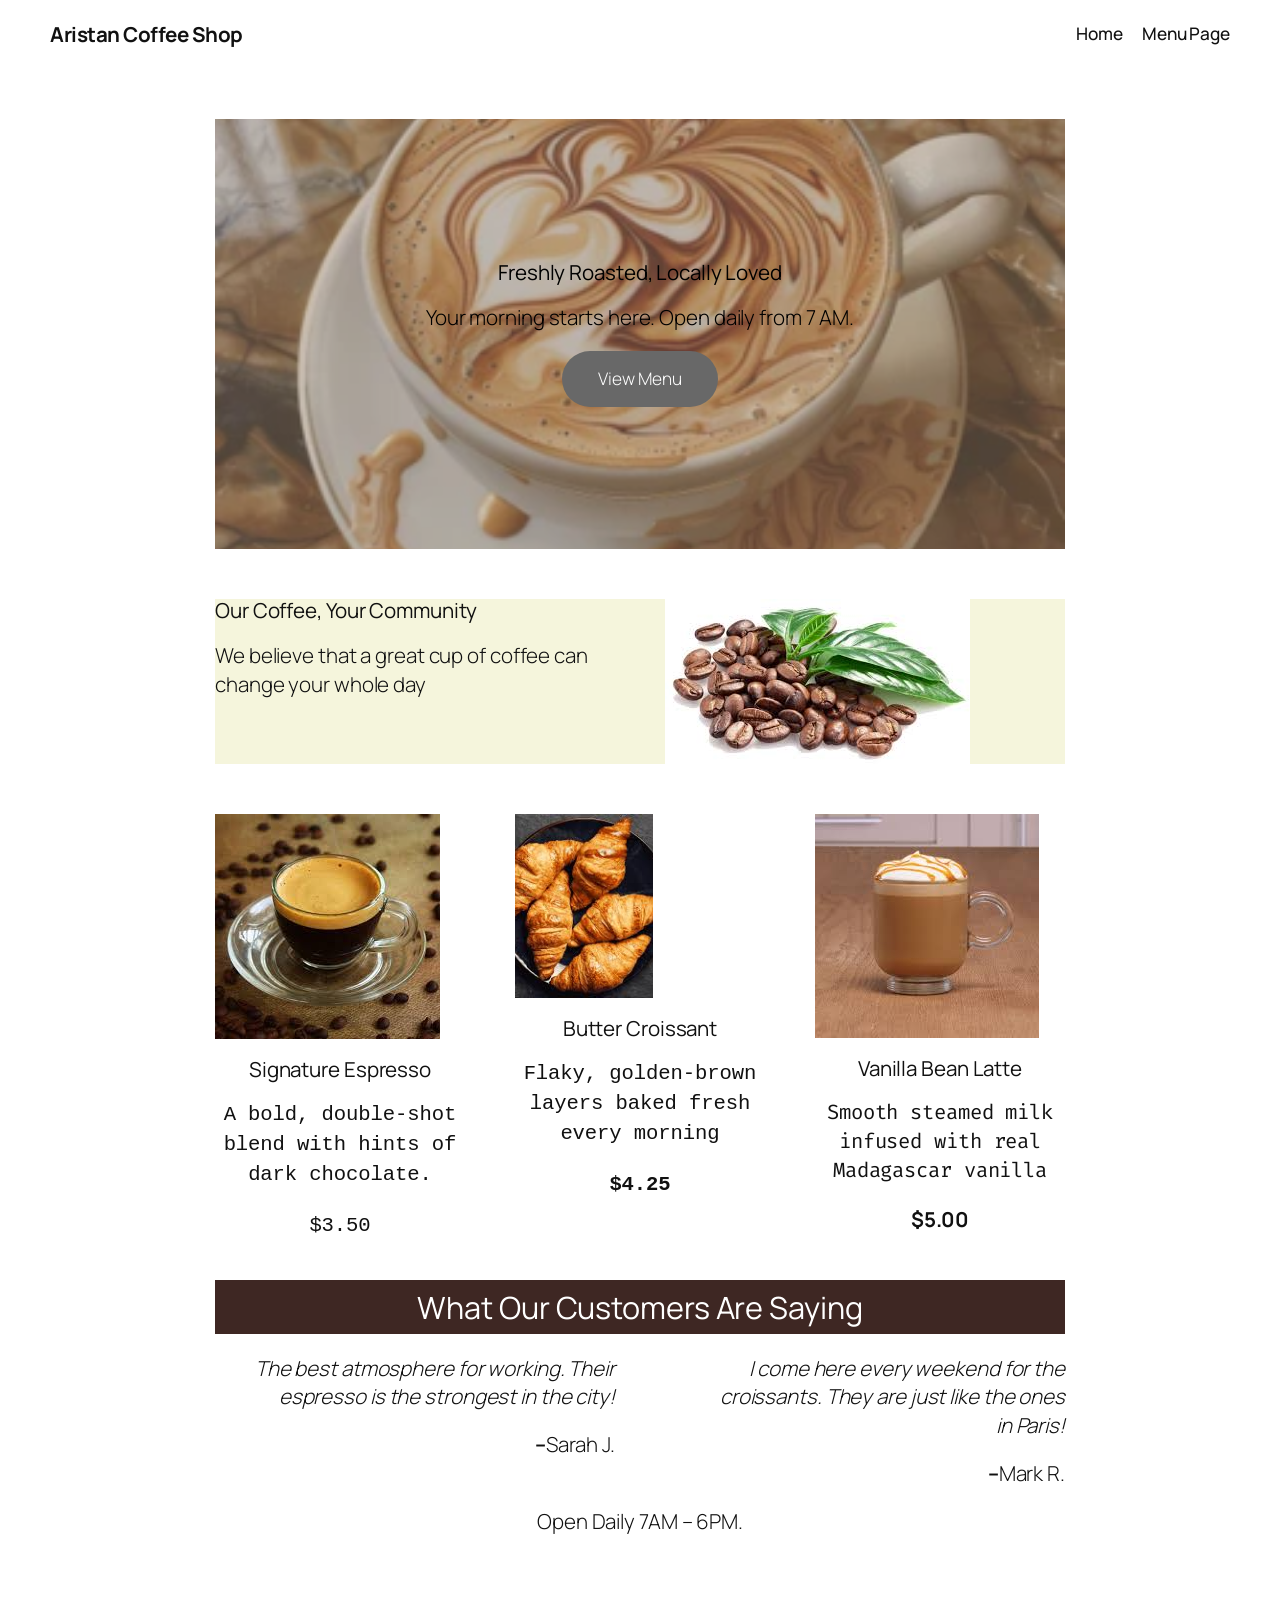
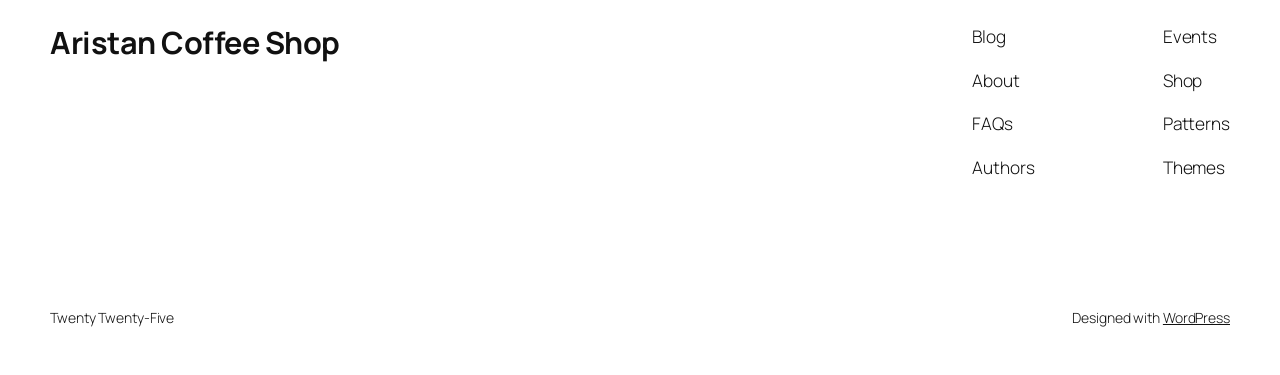
==== index.html @ ca4f954a "Initial site upload." ====
<!DOCTYPE html>
<html lang="en-US">
<head><meta charset="UTF-8">
	
	<meta name="viewport" content="width=device-width, initial-scale=1">
<meta name="robots" content="max-image-preview:large">
<title>Aristan Coffee Shop</title>
<link rel="alternate" type="application/rss+xml" title="Aristan Coffee Shop » Feed" href="https://Prasanna-Lakshmi-Jogi.github.io/artisan-coffee//feed/">
<link rel="alternate" type="application/rss+xml" title="Aristan Coffee Shop » Comments Feed" href="https://Prasanna-Lakshmi-Jogi.github.io/artisan-coffee//comments/feed/">
<link rel="alternate" title="oEmbed (JSON)" type="application/json+oembed" href="https://Prasanna-Lakshmi-Jogi.github.io/artisan-coffee//wp-json/oembed/1.0/embed?url=https%3A%2F%2FPrasanna-Lakshmi-Jogi.github.io%2Fartisan-coffee%2F%2F">
<link rel="alternate" title="oEmbed (XML)" type="text/xml+oembed" href="https://Prasanna-Lakshmi-Jogi.github.io/artisan-coffee//wp-json/oembed/1.0/embed?url=https%3A%2F%2FPrasanna-Lakshmi-Jogi.github.io%2Fartisan-coffee%2F%2F&amp;format=xml">
<style id="wp-img-auto-sizes-contain-inline-css">
img:is([sizes=auto i],[sizes^="auto," i]){contain-intrinsic-size:3000px 1500px}
/*# sourceURL=wp-img-auto-sizes-contain-inline-css */
</style>
<style id="wp-block-site-title-inline-css">
.wp-block-site-title{box-sizing:border-box}.wp-block-site-title :where(a){color:inherit;font-family:inherit;font-size:inherit;font-style:inherit;font-weight:inherit;letter-spacing:inherit;line-height:inherit;text-decoration:inherit}
/*# sourceURL=https://Prasanna-Lakshmi-Jogi.github.io/artisan-coffee//wp-includes/blocks/site-title/style.min.css */
</style>
<style id="wp-block-page-list-inline-css">
.wp-block-navigation .wp-block-page-list{align-items:var(--navigation-layout-align,initial);background-color:inherit;display:flex;flex-direction:var(--navigation-layout-direction,initial);flex-wrap:var(--navigation-layout-wrap,wrap);justify-content:var(--navigation-layout-justify,initial)}.wp-block-navigation .wp-block-navigation-item{background-color:inherit}.wp-block-page-list{box-sizing:border-box}
/*# sourceURL=https://Prasanna-Lakshmi-Jogi.github.io/artisan-coffee//wp-includes/blocks/page-list/style.min.css */
</style>
<style id="wp-block-navigation-inline-css">
.wp-block-navigation{position:relative}.wp-block-navigation ul{margin-bottom:0;margin-left:0;margin-top:0;padding-left:0}.wp-block-navigation ul,.wp-block-navigation ul li{list-style:none;padding:0}.wp-block-navigation .wp-block-navigation-item{align-items:center;background-color:inherit;display:flex;position:relative}.wp-block-navigation .wp-block-navigation-item .wp-block-navigation__submenu-container:empty{display:none}.wp-block-navigation .wp-block-navigation-item__content{display:block;z-index:1}.wp-block-navigation .wp-block-navigation-item__content.wp-block-navigation-item__content{color:inherit}.wp-block-navigation.has-text-decoration-underline .wp-block-navigation-item__content,.wp-block-navigation.has-text-decoration-underline .wp-block-navigation-item__content:active,.wp-block-navigation.has-text-decoration-underline .wp-block-navigation-item__content:focus{text-decoration:underline}.wp-block-navigation.has-text-decoration-line-through .wp-block-navigation-item__content,.wp-block-navigation.has-text-decoration-line-through .wp-block-navigation-item__content:active,.wp-block-navigation.has-text-decoration-line-through .wp-block-navigation-item__content:focus{text-decoration:line-through}.wp-block-navigation :where(a),.wp-block-navigation :where(a:active),.wp-block-navigation :where(a:focus){text-decoration:none}.wp-block-navigation .wp-block-navigation__submenu-icon{align-self:center;background-color:inherit;border:none;color:currentColor;display:inline-block;font-size:inherit;height:.6em;line-height:0;margin-left:.25em;padding:0;width:.6em}.wp-block-navigation .wp-block-navigation__submenu-icon svg{display:inline-block;stroke:currentColor;height:inherit;margin-top:.075em;width:inherit}.wp-block-navigation{--navigation-layout-justification-setting:flex-start;--navigation-layout-direction:row;--navigation-layout-wrap:wrap;--navigation-layout-justify:flex-start;--navigation-layout-align:center}.wp-block-navigation.is-vertical{--navigation-layout-direction:column;--navigation-layout-justify:initial;--navigation-layout-align:flex-start}.wp-block-navigation.no-wrap{--navigation-layout-wrap:nowrap}.wp-block-navigation.items-justified-center{--navigation-layout-justification-setting:center;--navigation-layout-justify:center}.wp-block-navigation.items-justified-center.is-vertical{--navigation-layout-align:center}.wp-block-navigation.items-justified-right{--navigation-layout-justification-setting:flex-end;--navigation-layout-justify:flex-end}.wp-block-navigation.items-justified-right.is-vertical{--navigation-layout-align:flex-end}.wp-block-navigation.items-justified-space-between{--navigation-layout-justification-setting:space-between;--navigation-layout-justify:space-between}.wp-block-navigation .has-child .wp-block-navigation__submenu-container{align-items:normal;background-color:inherit;color:inherit;display:flex;flex-direction:column;opacity:0;position:absolute;z-index:2}@media not (prefers-reduced-motion){.wp-block-navigation .has-child .wp-block-navigation__submenu-container{transition:opacity .1s linear}}.wp-block-navigation .has-child .wp-block-navigation__submenu-container{height:0;overflow:hidden;visibility:hidden;width:0}.wp-block-navigation .has-child .wp-block-navigation__submenu-container>.wp-block-navigation-item>.wp-block-navigation-item__content{display:flex;flex-grow:1;padding:.5em 1em}.wp-block-navigation .has-child .wp-block-navigation__submenu-container>.wp-block-navigation-item>.wp-block-navigation-item__content .wp-block-navigation__submenu-icon{margin-left:auto;margin-right:0}.wp-block-navigation .has-child .wp-block-navigation__submenu-container .wp-block-navigation-item__content{margin:0}.wp-block-navigation .has-child .wp-block-navigation__submenu-container{left:-1px;top:100%}@media (min-width:782px){.wp-block-navigation .has-child .wp-block-navigation__submenu-container .wp-block-navigation__submenu-container{left:100%;top:-1px}.wp-block-navigation .has-child .wp-block-navigation__submenu-container .wp-block-navigation__submenu-container:before{background:#0000;content:"";display:block;height:100%;position:absolute;right:100%;width:.5em}.wp-block-navigation .has-child .wp-block-navigation__submenu-container .wp-block-navigation__submenu-icon{margin-right:.25em}.wp-block-navigation .has-child .wp-block-navigation__submenu-container .wp-block-navigation__submenu-icon svg{transform:rotate(-90deg)}}.wp-block-navigation .has-child .wp-block-navigation-submenu__toggle[aria-expanded=true]~.wp-block-navigation__submenu-container,.wp-block-navigation .has-child:not(.open-on-click):hover>.wp-block-navigation__submenu-container,.wp-block-navigation .has-child:not(.open-on-click):not(.open-on-hover-click):focus-within>.wp-block-navigation__submenu-container{height:auto;min-width:200px;opacity:1;overflow:visible;visibility:visible;width:auto}.wp-block-navigation.has-background .has-child .wp-block-navigation__submenu-container{left:0;top:100%}@media (min-width:782px){.wp-block-navigation.has-background .has-child .wp-block-navigation__submenu-container .wp-block-navigation__submenu-container{left:100%;top:0}}.wp-block-navigation-submenu{display:flex;position:relative}.wp-block-navigation-submenu .wp-block-navigation__submenu-icon svg{stroke:currentColor}button.wp-block-navigation-item__content{background-color:initial;border:none;color:currentColor;font-family:inherit;font-size:inherit;font-style:inherit;font-weight:inherit;letter-spacing:inherit;line-height:inherit;text-align:left;text-transform:inherit}.wp-block-navigation-submenu__toggle{cursor:pointer}.wp-block-navigation-submenu__toggle[aria-expanded=true]+.wp-block-navigation__submenu-icon>svg,.wp-block-navigation-submenu__toggle[aria-expanded=true]>svg{transform:rotate(180deg)}.wp-block-navigation-item.open-on-click .wp-block-navigation-submenu__toggle{padding-left:0;padding-right:.85em}.wp-block-navigation-item.open-on-click .wp-block-navigation-submenu__toggle+.wp-block-navigation__submenu-icon{margin-left:-.6em;pointer-events:none}.wp-block-navigation-item.open-on-click button.wp-block-navigation-item__content:not(.wp-block-navigation-submenu__toggle){padding:0}.wp-block-navigation .wp-block-page-list,.wp-block-navigation__container,.wp-block-navigation__responsive-close,.wp-block-navigation__responsive-container,.wp-block-navigation__responsive-container-content,.wp-block-navigation__responsive-dialog{gap:inherit}:where(.wp-block-navigation.has-background .wp-block-navigation-item a:not(.wp-element-button)),:where(.wp-block-navigation.has-background .wp-block-navigation-submenu a:not(.wp-element-button)){padding:.5em 1em}:where(.wp-block-navigation .wp-block-navigation__submenu-container .wp-block-navigation-item a:not(.wp-element-button)),:where(.wp-block-navigation .wp-block-navigation__submenu-container .wp-block-navigation-submenu a:not(.wp-element-button)),:where(.wp-block-navigation .wp-block-navigation__submenu-container .wp-block-navigation-submenu button.wp-block-navigation-item__content),:where(.wp-block-navigation .wp-block-navigation__submenu-container .wp-block-pages-list__item button.wp-block-navigation-item__content){padding:.5em 1em}.wp-block-navigation.items-justified-right .wp-block-navigation__container .has-child .wp-block-navigation__submenu-container,.wp-block-navigation.items-justified-right .wp-block-page-list>.has-child .wp-block-navigation__submenu-container,.wp-block-navigation.items-justified-space-between .wp-block-page-list>.has-child:last-child .wp-block-navigation__submenu-container,.wp-block-navigation.items-justified-space-between>.wp-block-navigation__container>.has-child:last-child .wp-block-navigation__submenu-container{left:auto;right:0}.wp-block-navigation.items-justified-right .wp-block-navigation__container .has-child .wp-block-navigation__submenu-container .wp-block-navigation__submenu-container,.wp-block-navigation.items-justified-right .wp-block-page-list>.has-child .wp-block-navigation__submenu-container .wp-block-navigation__submenu-container,.wp-block-navigation.items-justified-space-between .wp-block-page-list>.has-child:last-child .wp-block-navigation__submenu-container .wp-block-navigation__submenu-container,.wp-block-navigation.items-justified-space-between>.wp-block-navigation__container>.has-child:last-child .wp-block-navigation__submenu-container .wp-block-navigation__submenu-container{left:-1px;right:-1px}@media (min-width:782px){.wp-block-navigation.items-justified-right .wp-block-navigation__container .has-child .wp-block-navigation__submenu-container .wp-block-navigation__submenu-container,.wp-block-navigation.items-justified-right .wp-block-page-list>.has-child .wp-block-navigation__submenu-container .wp-block-navigation__submenu-container,.wp-block-navigation.items-justified-space-between .wp-block-page-list>.has-child:last-child .wp-block-navigation__submenu-container .wp-block-navigation__submenu-container,.wp-block-navigation.items-justified-space-between>.wp-block-navigation__container>.has-child:last-child .wp-block-navigation__submenu-container .wp-block-navigation__submenu-container{left:auto;right:100%}}.wp-block-navigation:not(.has-background) .wp-block-navigation__submenu-container{background-color:#fff;border:1px solid #00000026}.wp-block-navigation.has-background .wp-block-navigation__submenu-container{background-color:inherit}.wp-block-navigation:not(.has-text-color) .wp-block-navigation__submenu-container{color:#000}.wp-block-navigation__container{align-items:var(--navigation-layout-align,initial);display:flex;flex-direction:var(--navigation-layout-direction,initial);flex-wrap:var(--navigation-layout-wrap,wrap);justify-content:var(--navigation-layout-justify,initial);list-style:none;margin:0;padding-left:0}.wp-block-navigation__container .is-responsive{display:none}.wp-block-navigation__container:only-child,.wp-block-page-list:only-child{flex-grow:1}@keyframes overlay-menu__fade-in-animation{0%{opacity:0;transform:translateY(.5em)}to{opacity:1;transform:translateY(0)}}.wp-block-navigation__responsive-container{bottom:0;display:none;left:0;position:fixed;right:0;top:0}.wp-block-navigation__responsive-container :where(.wp-block-navigation-item a){color:inherit}.wp-block-navigation__responsive-container .wp-block-navigation__responsive-container-content{align-items:var(--navigation-layout-align,initial);display:flex;flex-direction:var(--navigation-layout-direction,initial);flex-wrap:var(--navigation-layout-wrap,wrap);justify-content:var(--navigation-layout-justify,initial)}.wp-block-navigation__responsive-container:not(.is-menu-open.is-menu-open){background-color:inherit!important;color:inherit!important}.wp-block-navigation__responsive-container.is-menu-open{background-color:inherit;display:flex;flex-direction:column}@media not (prefers-reduced-motion){.wp-block-navigation__responsive-container.is-menu-open{animation:overlay-menu__fade-in-animation .1s ease-out;animation-fill-mode:forwards}}.wp-block-navigation__responsive-container.is-menu-open{overflow:auto;padding:clamp(1rem,var(--wp--style--root--padding-top),20rem) clamp(1rem,var(--wp--style--root--padding-right),20rem) clamp(1rem,var(--wp--style--root--padding-bottom),20rem) clamp(1rem,var(--wp--style--root--padding-left),20rem);z-index:100000}.wp-block-navigation__responsive-container.is-menu-open .wp-block-navigation__responsive-container-content{align-items:var(--navigation-layout-justification-setting,inherit);display:flex;flex-direction:column;flex-wrap:nowrap;overflow:visible;padding-top:calc(2rem + 24px)}.wp-block-navigation__responsive-container.is-menu-open .wp-block-navigation__responsive-container-content,.wp-block-navigation__responsive-container.is-menu-open .wp-block-navigation__responsive-container-content .wp-block-navigation__container,.wp-block-navigation__responsive-container.is-menu-open .wp-block-navigation__responsive-container-content .wp-block-page-list{justify-content:flex-start}.wp-block-navigation__responsive-container.is-menu-open .wp-block-navigation__responsive-container-content .wp-block-navigation__submenu-icon{display:none}.wp-block-navigation__responsive-container.is-menu-open .wp-block-navigation__responsive-container-content .has-child .wp-block-navigation__submenu-container{border:none;height:auto;min-width:200px;opacity:1;overflow:initial;padding-left:2rem;padding-right:2rem;position:static;visibility:visible;width:auto}.wp-block-navigation__responsive-container.is-menu-open .wp-block-navigation__responsive-container-content .wp-block-navigation__container,.wp-block-navigation__responsive-container.is-menu-open .wp-block-navigation__responsive-container-content .wp-block-navigation__submenu-container{gap:inherit}.wp-block-navigation__responsive-container.is-menu-open .wp-block-navigation__responsive-container-content .wp-block-navigation__submenu-container{padding-top:var(--wp--style--block-gap,2em)}.wp-block-navigation__responsive-container.is-menu-open .wp-block-navigation__responsive-container-content .wp-block-navigation-item__content{padding:0}.wp-block-navigation__responsive-container.is-menu-open .wp-block-navigation__responsive-container-content .wp-block-navigation-item,.wp-block-navigation__responsive-container.is-menu-open .wp-block-navigation__responsive-container-content .wp-block-navigation__container,.wp-block-navigation__responsive-container.is-menu-open .wp-block-navigation__responsive-container-content .wp-block-page-list{align-items:var(--navigation-layout-justification-setting,initial);display:flex;flex-direction:column}.wp-block-navigation__responsive-container.is-menu-open .wp-block-navigation-item,.wp-block-navigation__responsive-container.is-menu-open .wp-block-navigation-item .wp-block-navigation__submenu-container,.wp-block-navigation__responsive-container.is-menu-open .wp-block-navigation__container,.wp-block-navigation__responsive-container.is-menu-open .wp-block-page-list{background:#0000!important;color:inherit!important}.wp-block-navigation__responsive-container.is-menu-open .wp-block-navigation__submenu-container.wp-block-navigation__submenu-container.wp-block-navigation__submenu-container.wp-block-navigation__submenu-container{left:auto;right:auto}@media (min-width:600px){.wp-block-navigation__responsive-container:not(.hidden-by-default):not(.is-menu-open){background-color:inherit;display:block;position:relative;width:100%;z-index:auto}.wp-block-navigation__responsive-container:not(.hidden-by-default):not(.is-menu-open) .wp-block-navigation__responsive-container-close{display:none}.wp-block-navigation__responsive-container.is-menu-open .wp-block-navigation__submenu-container.wp-block-navigation__submenu-container.wp-block-navigation__submenu-container.wp-block-navigation__submenu-container{left:0}}.wp-block-navigation:not(.has-background) .wp-block-navigation__responsive-container.is-menu-open{background-color:#fff}.wp-block-navigation:not(.has-text-color) .wp-block-navigation__responsive-container.is-menu-open{color:#000}.wp-block-navigation__toggle_button_label{font-size:1rem;font-weight:700}.wp-block-navigation__responsive-container-close,.wp-block-navigation__responsive-container-open{background:#0000;border:none;color:currentColor;cursor:pointer;margin:0;padding:0;text-transform:inherit;vertical-align:middle}.wp-block-navigation__responsive-container-close svg,.wp-block-navigation__responsive-container-open svg{fill:currentColor;display:block;height:24px;pointer-events:none;width:24px}.wp-block-navigation__responsive-container-open{display:flex}.wp-block-navigation__responsive-container-open.wp-block-navigation__responsive-container-open.wp-block-navigation__responsive-container-open{font-family:inherit;font-size:inherit;font-weight:inherit}@media (min-width:600px){.wp-block-navigation__responsive-container-open:not(.always-shown){display:none}}.wp-block-navigation__responsive-container-close{position:absolute;right:0;top:0;z-index:2}.wp-block-navigation__responsive-container-close.wp-block-navigation__responsive-container-close.wp-block-navigation__responsive-container-close{font-family:inherit;font-size:inherit;font-weight:inherit}.wp-block-navigation__responsive-close{width:100%}.has-modal-open .wp-block-navigation__responsive-close{margin-left:auto;margin-right:auto;max-width:var(--wp--style--global--wide-size,100%)}.wp-block-navigation__responsive-close:focus{outline:none}.is-menu-open .wp-block-navigation__responsive-close,.is-menu-open .wp-block-navigation__responsive-container-content,.is-menu-open .wp-block-navigation__responsive-dialog{box-sizing:border-box}.wp-block-navigation__responsive-dialog{position:relative}.has-modal-open .admin-bar .is-menu-open .wp-block-navigation__responsive-dialog{margin-top:46px}@media (min-width:782px){.has-modal-open .admin-bar .is-menu-open .wp-block-navigation__responsive-dialog{margin-top:32px}}html.has-modal-open{overflow:hidden}
/*# sourceURL=https://Prasanna-Lakshmi-Jogi.github.io/artisan-coffee//wp-includes/blocks/navigation/style.min.css */
</style>
<style id="wp-block-group-inline-css">
.wp-block-group{box-sizing:border-box}:where(.wp-block-group.wp-block-group-is-layout-constrained){position:relative}
/*# sourceURL=https://Prasanna-Lakshmi-Jogi.github.io/artisan-coffee//wp-includes/blocks/group/style.min.css */
</style>
<style id="wp-block-heading-inline-css">
h1:where(.wp-block-heading).has-background,h2:where(.wp-block-heading).has-background,h3:where(.wp-block-heading).has-background,h4:where(.wp-block-heading).has-background,h5:where(.wp-block-heading).has-background,h6:where(.wp-block-heading).has-background{padding:1.25em 2.375em}h1.has-text-align-left[style*=writing-mode]:where([style*=vertical-lr]),h1.has-text-align-right[style*=writing-mode]:where([style*=vertical-rl]),h2.has-text-align-left[style*=writing-mode]:where([style*=vertical-lr]),h2.has-text-align-right[style*=writing-mode]:where([style*=vertical-rl]),h3.has-text-align-left[style*=writing-mode]:where([style*=vertical-lr]),h3.has-text-align-right[style*=writing-mode]:where([style*=vertical-rl]),h4.has-text-align-left[style*=writing-mode]:where([style*=vertical-lr]),h4.has-text-align-right[style*=writing-mode]:where([style*=vertical-rl]),h5.has-text-align-left[style*=writing-mode]:where([style*=vertical-lr]),h5.has-text-align-right[style*=writing-mode]:where([style*=vertical-rl]),h6.has-text-align-left[style*=writing-mode]:where([style*=vertical-lr]),h6.has-text-align-right[style*=writing-mode]:where([style*=vertical-rl]){rotate:180deg}
/*# sourceURL=https://Prasanna-Lakshmi-Jogi.github.io/artisan-coffee//wp-includes/blocks/heading/style.min.css */
</style>
<style id="wp-block-paragraph-inline-css">
.is-small-text{font-size:.875em}.is-regular-text{font-size:1em}.is-large-text{font-size:2.25em}.is-larger-text{font-size:3em}.has-drop-cap:not(:focus):first-letter{float:left;font-size:8.4em;font-style:normal;font-weight:100;line-height:.68;margin:.05em .1em 0 0;text-transform:uppercase}body.rtl .has-drop-cap:not(:focus):first-letter{float:none;margin-left:.1em}p.has-drop-cap.has-background{overflow:hidden}:root :where(p.has-background){padding:1.25em 2.375em}:where(p.has-text-color:not(.has-link-color)) a{color:inherit}p.has-text-align-left[style*="writing-mode:vertical-lr"],p.has-text-align-right[style*="writing-mode:vertical-rl"]{rotate:180deg}
/*# sourceURL=https://Prasanna-Lakshmi-Jogi.github.io/artisan-coffee//wp-includes/blocks/paragraph/style.min.css */
</style>
<style id="wp-block-button-inline-css">
.wp-block-button__link{align-content:center;box-sizing:border-box;cursor:pointer;display:inline-block;height:100%;text-align:center;word-break:break-word}.wp-block-button__link.aligncenter{text-align:center}.wp-block-button__link.alignright{text-align:right}:where(.wp-block-button__link){border-radius:9999px;box-shadow:none;padding:calc(.667em + 2px) calc(1.333em + 2px);text-decoration:none}.wp-block-button[style*=text-decoration] .wp-block-button__link{text-decoration:inherit}.wp-block-buttons>.wp-block-button.has-custom-width{max-width:none}.wp-block-buttons>.wp-block-button.has-custom-width .wp-block-button__link{width:100%}.wp-block-buttons>.wp-block-button.has-custom-font-size .wp-block-button__link{font-size:inherit}.wp-block-buttons>.wp-block-button.wp-block-button__width-25{width:calc(25% - var(--wp--style--block-gap, .5em)*.75)}.wp-block-buttons>.wp-block-button.wp-block-button__width-50{width:calc(50% - var(--wp--style--block-gap, .5em)*.5)}.wp-block-buttons>.wp-block-button.wp-block-button__width-75{width:calc(75% - var(--wp--style--block-gap, .5em)*.25)}.wp-block-buttons>.wp-block-button.wp-block-button__width-100{flex-basis:100%;width:100%}.wp-block-buttons.is-vertical>.wp-block-button.wp-block-button__width-25{width:25%}.wp-block-buttons.is-vertical>.wp-block-button.wp-block-button__width-50{width:50%}.wp-block-buttons.is-vertical>.wp-block-button.wp-block-button__width-75{width:75%}.wp-block-button.is-style-squared,.wp-block-button__link.wp-block-button.is-style-squared{border-radius:0}.wp-block-button.no-border-radius,.wp-block-button__link.no-border-radius{border-radius:0!important}:root :where(.wp-block-button .wp-block-button__link.is-style-outline),:root :where(.wp-block-button.is-style-outline>.wp-block-button__link){border:2px solid;padding:.667em 1.333em}:root :where(.wp-block-button .wp-block-button__link.is-style-outline:not(.has-text-color)),:root :where(.wp-block-button.is-style-outline>.wp-block-button__link:not(.has-text-color)){color:currentColor}:root :where(.wp-block-button .wp-block-button__link.is-style-outline:not(.has-background)),:root :where(.wp-block-button.is-style-outline>.wp-block-button__link:not(.has-background)){background-color:initial;background-image:none}
/*# sourceURL=https://Prasanna-Lakshmi-Jogi.github.io/artisan-coffee//wp-includes/blocks/button/style.min.css */
</style>
<style id="wp-block-buttons-inline-css">
.wp-block-buttons{box-sizing:border-box}.wp-block-buttons.is-vertical{flex-direction:column}.wp-block-buttons.is-vertical>.wp-block-button:last-child{margin-bottom:0}.wp-block-buttons>.wp-block-button{display:inline-block;margin:0}.wp-block-buttons.is-content-justification-left{justify-content:flex-start}.wp-block-buttons.is-content-justification-left.is-vertical{align-items:flex-start}.wp-block-buttons.is-content-justification-center{justify-content:center}.wp-block-buttons.is-content-justification-center.is-vertical{align-items:center}.wp-block-buttons.is-content-justification-right{justify-content:flex-end}.wp-block-buttons.is-content-justification-right.is-vertical{align-items:flex-end}.wp-block-buttons.is-content-justification-space-between{justify-content:space-between}.wp-block-buttons.aligncenter{text-align:center}.wp-block-buttons:not(.is-content-justification-space-between,.is-content-justification-right,.is-content-justification-left,.is-content-justification-center) .wp-block-button.aligncenter{margin-left:auto;margin-right:auto;width:100%}.wp-block-buttons[style*=text-decoration] .wp-block-button,.wp-block-buttons[style*=text-decoration] .wp-block-button__link{text-decoration:inherit}.wp-block-buttons.has-custom-font-size .wp-block-button__link{font-size:inherit}.wp-block-buttons .wp-block-button__link{width:100%}.wp-block-button.aligncenter{text-align:center}
/*# sourceURL=https://Prasanna-Lakshmi-Jogi.github.io/artisan-coffee//wp-includes/blocks/buttons/style.min.css */
</style>
<link rel="stylesheet" id="wp-block-cover-css" href="https://Prasanna-Lakshmi-Jogi.github.io/artisan-coffee//wp-includes/blocks/cover/style.min.css?ver=6.9.1" media="all">
<style id="wp-block-image-inline-css">
.wp-block-image>a,.wp-block-image>figure>a{display:inline-block}.wp-block-image img{box-sizing:border-box;height:auto;max-width:100%;vertical-align:bottom}@media not (prefers-reduced-motion){.wp-block-image img.hide{visibility:hidden}.wp-block-image img.show{animation:show-content-image .4s}}.wp-block-image[style*=border-radius] img,.wp-block-image[style*=border-radius]>a{border-radius:inherit}.wp-block-image.has-custom-border img{box-sizing:border-box}.wp-block-image.aligncenter{text-align:center}.wp-block-image.alignfull>a,.wp-block-image.alignwide>a{width:100%}.wp-block-image.alignfull img,.wp-block-image.alignwide img{height:auto;width:100%}.wp-block-image .aligncenter,.wp-block-image .alignleft,.wp-block-image .alignright,.wp-block-image.aligncenter,.wp-block-image.alignleft,.wp-block-image.alignright{display:table}.wp-block-image .aligncenter>figcaption,.wp-block-image .alignleft>figcaption,.wp-block-image .alignright>figcaption,.wp-block-image.aligncenter>figcaption,.wp-block-image.alignleft>figcaption,.wp-block-image.alignright>figcaption{caption-side:bottom;display:table-caption}.wp-block-image .alignleft{float:left;margin:.5em 1em .5em 0}.wp-block-image .alignright{float:right;margin:.5em 0 .5em 1em}.wp-block-image .aligncenter{margin-left:auto;margin-right:auto}.wp-block-image :where(figcaption){margin-bottom:1em;margin-top:.5em}.wp-block-image.is-style-circle-mask img{border-radius:9999px}@supports ((-webkit-mask-image:none) or (mask-image:none)) or (-webkit-mask-image:none){.wp-block-image.is-style-circle-mask img{border-radius:0;-webkit-mask-image:url('data:image/svg+xml;utf8,<svg viewBox="0 0 100 100" xmlns="http://www.w3.org/2000/svg"><circle cx="50" cy="50" r="50"/>');mask-image:url('data:image/svg+xml;utf8,<svg viewBox="0 0 100 100" xmlns="http://www.w3.org/2000/svg"><circle cx="50" cy="50" r="50"/>');mask-mode:alpha;-webkit-mask-position:center;mask-position:center;-webkit-mask-repeat:no-repeat;mask-repeat:no-repeat;-webkit-mask-size:contain;mask-size:contain}}:root :where(.wp-block-image.is-style-rounded img,.wp-block-image .is-style-rounded img){border-radius:9999px}.wp-block-image figure{margin:0}.wp-lightbox-container{display:flex;flex-direction:column;position:relative}.wp-lightbox-container img{cursor:zoom-in}.wp-lightbox-container img:hover+button{opacity:1}.wp-lightbox-container button{align-items:center;backdrop-filter:blur(16px) saturate(180%);background-color:#5a5a5a40;border:none;border-radius:4px;cursor:zoom-in;display:flex;height:20px;justify-content:center;opacity:0;padding:0;position:absolute;right:16px;text-align:center;top:16px;width:20px;z-index:100}@media not (prefers-reduced-motion){.wp-lightbox-container button{transition:opacity .2s ease}}.wp-lightbox-container button:focus-visible{outline:3px auto #5a5a5a40;outline:3px auto -webkit-focus-ring-color;outline-offset:3px}.wp-lightbox-container button:hover{cursor:pointer;opacity:1}.wp-lightbox-container button:focus{opacity:1}.wp-lightbox-container button:focus,.wp-lightbox-container button:hover,.wp-lightbox-container button:not(:hover):not(:active):not(.has-background){background-color:#5a5a5a40;border:none}.wp-lightbox-overlay{box-sizing:border-box;cursor:zoom-out;height:100vh;left:0;overflow:hidden;position:fixed;top:0;visibility:hidden;width:100%;z-index:100000}.wp-lightbox-overlay .close-button{align-items:center;cursor:pointer;display:flex;justify-content:center;min-height:40px;min-width:40px;padding:0;position:absolute;right:calc(env(safe-area-inset-right) + 16px);top:calc(env(safe-area-inset-top) + 16px);z-index:5000000}.wp-lightbox-overlay .close-button:focus,.wp-lightbox-overlay .close-button:hover,.wp-lightbox-overlay .close-button:not(:hover):not(:active):not(.has-background){background:none;border:none}.wp-lightbox-overlay .lightbox-image-container{height:var(--wp--lightbox-container-height);left:50%;overflow:hidden;position:absolute;top:50%;transform:translate(-50%,-50%);transform-origin:top left;width:var(--wp--lightbox-container-width);z-index:9999999999}.wp-lightbox-overlay .wp-block-image{align-items:center;box-sizing:border-box;display:flex;height:100%;justify-content:center;margin:0;position:relative;transform-origin:0 0;width:100%;z-index:3000000}.wp-lightbox-overlay .wp-block-image img{height:var(--wp--lightbox-image-height);min-height:var(--wp--lightbox-image-height);min-width:var(--wp--lightbox-image-width);width:var(--wp--lightbox-image-width)}.wp-lightbox-overlay .wp-block-image figcaption{display:none}.wp-lightbox-overlay button{background:none;border:none}.wp-lightbox-overlay .scrim{background-color:#fff;height:100%;opacity:.9;position:absolute;width:100%;z-index:2000000}.wp-lightbox-overlay.active{visibility:visible}@media not (prefers-reduced-motion){.wp-lightbox-overlay.active{animation:turn-on-visibility .25s both}.wp-lightbox-overlay.active img{animation:turn-on-visibility .35s both}.wp-lightbox-overlay.show-closing-animation:not(.active){animation:turn-off-visibility .35s both}.wp-lightbox-overlay.show-closing-animation:not(.active) img{animation:turn-off-visibility .25s both}.wp-lightbox-overlay.zoom.active{animation:none;opacity:1;visibility:visible}.wp-lightbox-overlay.zoom.active .lightbox-image-container{animation:lightbox-zoom-in .4s}.wp-lightbox-overlay.zoom.active .lightbox-image-container img{animation:none}.wp-lightbox-overlay.zoom.active .scrim{animation:turn-on-visibility .4s forwards}.wp-lightbox-overlay.zoom.show-closing-animation:not(.active){animation:none}.wp-lightbox-overlay.zoom.show-closing-animation:not(.active) .lightbox-image-container{animation:lightbox-zoom-out .4s}.wp-lightbox-overlay.zoom.show-closing-animation:not(.active) .lightbox-image-container img{animation:none}.wp-lightbox-overlay.zoom.show-closing-animation:not(.active) .scrim{animation:turn-off-visibility .4s forwards}}@keyframes show-content-image{0%{visibility:hidden}99%{visibility:hidden}to{visibility:visible}}@keyframes turn-on-visibility{0%{opacity:0}to{opacity:1}}@keyframes turn-off-visibility{0%{opacity:1;visibility:visible}99%{opacity:0;visibility:visible}to{opacity:0;visibility:hidden}}@keyframes lightbox-zoom-in{0%{transform:translate(calc((-100vw + var(--wp--lightbox-scrollbar-width))/2 + var(--wp--lightbox-initial-left-position)),calc(-50vh + var(--wp--lightbox-initial-top-position))) scale(var(--wp--lightbox-scale))}to{transform:translate(-50%,-50%) scale(1)}}@keyframes lightbox-zoom-out{0%{transform:translate(-50%,-50%) scale(1);visibility:visible}99%{visibility:visible}to{transform:translate(calc((-100vw + var(--wp--lightbox-scrollbar-width))/2 + var(--wp--lightbox-initial-left-position)),calc(-50vh + var(--wp--lightbox-initial-top-position))) scale(var(--wp--lightbox-scale));visibility:hidden}}
/*# sourceURL=https://Prasanna-Lakshmi-Jogi.github.io/artisan-coffee//wp-includes/blocks/image/style.min.css */
</style>
<style id="wp-block-columns-inline-css">
.wp-block-columns{box-sizing:border-box;display:flex;flex-wrap:wrap!important}@media (min-width:782px){.wp-block-columns{flex-wrap:nowrap!important}}.wp-block-columns{align-items:normal!important}.wp-block-columns.are-vertically-aligned-top{align-items:flex-start}.wp-block-columns.are-vertically-aligned-center{align-items:center}.wp-block-columns.are-vertically-aligned-bottom{align-items:flex-end}@media (max-width:781px){.wp-block-columns:not(.is-not-stacked-on-mobile)>.wp-block-column{flex-basis:100%!important}}@media (min-width:782px){.wp-block-columns:not(.is-not-stacked-on-mobile)>.wp-block-column{flex-basis:0;flex-grow:1}.wp-block-columns:not(.is-not-stacked-on-mobile)>.wp-block-column[style*=flex-basis]{flex-grow:0}}.wp-block-columns.is-not-stacked-on-mobile{flex-wrap:nowrap!important}.wp-block-columns.is-not-stacked-on-mobile>.wp-block-column{flex-basis:0;flex-grow:1}.wp-block-columns.is-not-stacked-on-mobile>.wp-block-column[style*=flex-basis]{flex-grow:0}:where(.wp-block-columns){margin-bottom:1.75em}:where(.wp-block-columns.has-background){padding:1.25em 2.375em}.wp-block-column{flex-grow:1;min-width:0;overflow-wrap:break-word;word-break:break-word}.wp-block-column.is-vertically-aligned-top{align-self:flex-start}.wp-block-column.is-vertically-aligned-center{align-self:center}.wp-block-column.is-vertically-aligned-bottom{align-self:flex-end}.wp-block-column.is-vertically-aligned-stretch{align-self:stretch}.wp-block-column.is-vertically-aligned-bottom,.wp-block-column.is-vertically-aligned-center,.wp-block-column.is-vertically-aligned-top{width:100%}
/*# sourceURL=https://Prasanna-Lakshmi-Jogi.github.io/artisan-coffee//wp-includes/blocks/columns/style.min.css */
</style>
<style id="wp-block-post-content-inline-css">
.wp-block-post-content{display:flow-root}
/*# sourceURL=https://Prasanna-Lakshmi-Jogi.github.io/artisan-coffee//wp-includes/blocks/post-content/style.min.css */
</style>
<style id="wp-block-spacer-inline-css">
.wp-block-spacer{clear:both}
/*# sourceURL=https://Prasanna-Lakshmi-Jogi.github.io/artisan-coffee//wp-includes/blocks/spacer/style.min.css */
</style>
<style id="wp-block-navigation-link-inline-css">
.wp-block-navigation .wp-block-navigation-item__label{overflow-wrap:break-word}.wp-block-navigation .wp-block-navigation-item__description{display:none}.link-ui-tools{outline:1px solid #f0f0f0;padding:8px}.link-ui-block-inserter{padding-top:8px}.link-ui-block-inserter__back{margin-left:8px;text-transform:uppercase}
/*# sourceURL=https://Prasanna-Lakshmi-Jogi.github.io/artisan-coffee//wp-includes/blocks/navigation-link/style.min.css */
</style>
<style id="wp-emoji-styles-inline-css">

	img.wp-smiley, img.emoji {
		display: inline !important;
		border: none !important;
		box-shadow: none !important;
		height: 1em !important;
		width: 1em !important;
		margin: 0 0.07em !important;
		vertical-align: -0.1em !important;
		background: none !important;
		padding: 0 !important;
	}
/*# sourceURL=wp-emoji-styles-inline-css */
</style>
<style id="wp-block-library-inline-css">
:root{--wp-block-synced-color:#7a00df;--wp-block-synced-color--rgb:122,0,223;--wp-bound-block-color:var(--wp-block-synced-color);--wp-editor-canvas-background:#ddd;--wp-admin-theme-color:#007cba;--wp-admin-theme-color--rgb:0,124,186;--wp-admin-theme-color-darker-10:#006ba1;--wp-admin-theme-color-darker-10--rgb:0,107,160.5;--wp-admin-theme-color-darker-20:#005a87;--wp-admin-theme-color-darker-20--rgb:0,90,135;--wp-admin-border-width-focus:2px}@media (min-resolution:192dpi){:root{--wp-admin-border-width-focus:1.5px}}.wp-element-button{cursor:pointer}:root .has-very-light-gray-background-color{background-color:#eee}:root .has-very-dark-gray-background-color{background-color:#313131}:root .has-very-light-gray-color{color:#eee}:root .has-very-dark-gray-color{color:#313131}:root .has-vivid-green-cyan-to-vivid-cyan-blue-gradient-background{background:linear-gradient(135deg,#00d084,#0693e3)}:root .has-purple-crush-gradient-background{background:linear-gradient(135deg,#34e2e4,#4721fb 50%,#ab1dfe)}:root .has-hazy-dawn-gradient-background{background:linear-gradient(135deg,#faaca8,#dad0ec)}:root .has-subdued-olive-gradient-background{background:linear-gradient(135deg,#fafae1,#67a671)}:root .has-atomic-cream-gradient-background{background:linear-gradient(135deg,#fdd79a,#004a59)}:root .has-nightshade-gradient-background{background:linear-gradient(135deg,#330968,#31cdcf)}:root .has-midnight-gradient-background{background:linear-gradient(135deg,#020381,#2874fc)}:root{--wp--preset--font-size--normal:16px;--wp--preset--font-size--huge:42px}.has-regular-font-size{font-size:1em}.has-larger-font-size{font-size:2.625em}.has-normal-font-size{font-size:var(--wp--preset--font-size--normal)}.has-huge-font-size{font-size:var(--wp--preset--font-size--huge)}.has-text-align-center{text-align:center}.has-text-align-left{text-align:left}.has-text-align-right{text-align:right}.has-fit-text{white-space:nowrap!important}#end-resizable-editor-section{display:none}.aligncenter{clear:both}.items-justified-left{justify-content:flex-start}.items-justified-center{justify-content:center}.items-justified-right{justify-content:flex-end}.items-justified-space-between{justify-content:space-between}.screen-reader-text{border:0;clip-path:inset(50%);height:1px;margin:-1px;overflow:hidden;padding:0;position:absolute;width:1px;word-wrap:normal!important}.screen-reader-text:focus{background-color:#ddd;clip-path:none;color:#444;display:block;font-size:1em;height:auto;left:5px;line-height:normal;padding:15px 23px 14px;text-decoration:none;top:5px;width:auto;z-index:100000}html :where(.has-border-color){border-style:solid}html :where([style*=border-top-color]){border-top-style:solid}html :where([style*=border-right-color]){border-right-style:solid}html :where([style*=border-bottom-color]){border-bottom-style:solid}html :where([style*=border-left-color]){border-left-style:solid}html :where([style*=border-width]){border-style:solid}html :where([style*=border-top-width]){border-top-style:solid}html :where([style*=border-right-width]){border-right-style:solid}html :where([style*=border-bottom-width]){border-bottom-style:solid}html :where([style*=border-left-width]){border-left-style:solid}html :where(img[class*=wp-image-]){height:auto;max-width:100%}:where(figure){margin:0 0 1em}html :where(.is-position-sticky){--wp-admin--admin-bar--position-offset:var(--wp-admin--admin-bar--height,0px)}@media screen and (max-width:600px){html :where(.is-position-sticky){--wp-admin--admin-bar--position-offset:0px}}
/*# sourceURL=/wp-includes/css/dist/block-library/common.min.css */
</style>
<style id="global-styles-inline-css">
:root{--wp--preset--aspect-ratio--square: 1;--wp--preset--aspect-ratio--4-3: 4/3;--wp--preset--aspect-ratio--3-4: 3/4;--wp--preset--aspect-ratio--3-2: 3/2;--wp--preset--aspect-ratio--2-3: 2/3;--wp--preset--aspect-ratio--16-9: 16/9;--wp--preset--aspect-ratio--9-16: 9/16;--wp--preset--color--black: #000000;--wp--preset--color--cyan-bluish-gray: #abb8c3;--wp--preset--color--white: #ffffff;--wp--preset--color--pale-pink: #f78da7;--wp--preset--color--vivid-red: #cf2e2e;--wp--preset--color--luminous-vivid-orange: #ff6900;--wp--preset--color--luminous-vivid-amber: #fcb900;--wp--preset--color--light-green-cyan: #7bdcb5;--wp--preset--color--vivid-green-cyan: #00d084;--wp--preset--color--pale-cyan-blue: #8ed1fc;--wp--preset--color--vivid-cyan-blue: #0693e3;--wp--preset--color--vivid-purple: #9b51e0;--wp--preset--color--base: #FFFFFF;--wp--preset--color--contrast: #111111;--wp--preset--color--accent-1: #FFEE58;--wp--preset--color--accent-2: #F6CFF4;--wp--preset--color--accent-3: #503AA8;--wp--preset--color--accent-4: #686868;--wp--preset--color--accent-5: #FBFAF3;--wp--preset--color--accent-6: color-mix(in srgb, currentColor 20%, transparent);--wp--preset--gradient--vivid-cyan-blue-to-vivid-purple: linear-gradient(135deg,rgb(6,147,227) 0%,rgb(155,81,224) 100%);--wp--preset--gradient--light-green-cyan-to-vivid-green-cyan: linear-gradient(135deg,rgb(122,220,180) 0%,rgb(0,208,130) 100%);--wp--preset--gradient--luminous-vivid-amber-to-luminous-vivid-orange: linear-gradient(135deg,rgb(252,185,0) 0%,rgb(255,105,0) 100%);--wp--preset--gradient--luminous-vivid-orange-to-vivid-red: linear-gradient(135deg,rgb(255,105,0) 0%,rgb(207,46,46) 100%);--wp--preset--gradient--very-light-gray-to-cyan-bluish-gray: linear-gradient(135deg,rgb(238,238,238) 0%,rgb(169,184,195) 100%);--wp--preset--gradient--cool-to-warm-spectrum: linear-gradient(135deg,rgb(74,234,220) 0%,rgb(151,120,209) 20%,rgb(207,42,186) 40%,rgb(238,44,130) 60%,rgb(251,105,98) 80%,rgb(254,248,76) 100%);--wp--preset--gradient--blush-light-purple: linear-gradient(135deg,rgb(255,206,236) 0%,rgb(152,150,240) 100%);--wp--preset--gradient--blush-bordeaux: linear-gradient(135deg,rgb(254,205,165) 0%,rgb(254,45,45) 50%,rgb(107,0,62) 100%);--wp--preset--gradient--luminous-dusk: linear-gradient(135deg,rgb(255,203,112) 0%,rgb(199,81,192) 50%,rgb(65,88,208) 100%);--wp--preset--gradient--pale-ocean: linear-gradient(135deg,rgb(255,245,203) 0%,rgb(182,227,212) 50%,rgb(51,167,181) 100%);--wp--preset--gradient--electric-grass: linear-gradient(135deg,rgb(202,248,128) 0%,rgb(113,206,126) 100%);--wp--preset--gradient--midnight: linear-gradient(135deg,rgb(2,3,129) 0%,rgb(40,116,252) 100%);--wp--preset--font-size--small: 0.875rem;--wp--preset--font-size--medium: clamp(1rem, 1rem + ((1vw - 0.2rem) * 0.135), 1.125rem);--wp--preset--font-size--large: clamp(1.125rem, 1.125rem + ((1vw - 0.2rem) * 0.27), 1.375rem);--wp--preset--font-size--x-large: clamp(1.75rem, 1.75rem + ((1vw - 0.2rem) * 0.27), 2rem);--wp--preset--font-size--xx-large: clamp(2.15rem, 2.15rem + ((1vw - 0.2rem) * 0.919), 3rem);--wp--preset--font-family--manrope: Manrope, sans-serif;--wp--preset--font-family--fira-code: "Fira Code", monospace;--wp--preset--spacing--20: 10px;--wp--preset--spacing--30: 20px;--wp--preset--spacing--40: 30px;--wp--preset--spacing--50: clamp(30px, 5vw, 50px);--wp--preset--spacing--60: clamp(30px, 7vw, 70px);--wp--preset--spacing--70: clamp(50px, 7vw, 90px);--wp--preset--spacing--80: clamp(70px, 10vw, 140px);--wp--preset--shadow--natural: 6px 6px 9px rgba(0, 0, 0, 0.2);--wp--preset--shadow--deep: 12px 12px 50px rgba(0, 0, 0, 0.4);--wp--preset--shadow--sharp: 6px 6px 0px rgba(0, 0, 0, 0.2);--wp--preset--shadow--outlined: 6px 6px 0px -3px rgb(255, 255, 255), 6px 6px rgb(0, 0, 0);--wp--preset--shadow--crisp: 6px 6px 0px rgb(0, 0, 0);}:root { --wp--style--global--content-size: 850px;--wp--style--global--wide-size: 1800px; }:where(body) { margin: 0; }.wp-site-blocks { padding-top: var(--wp--style--root--padding-top); padding-bottom: var(--wp--style--root--padding-bottom); }.has-global-padding { padding-right: var(--wp--style--root--padding-right); padding-left: var(--wp--style--root--padding-left); }.has-global-padding > .alignfull { margin-right: calc(var(--wp--style--root--padding-right) * -1); margin-left: calc(var(--wp--style--root--padding-left) * -1); }.has-global-padding :where(:not(.alignfull.is-layout-flow) > .has-global-padding:not(.wp-block-block, .alignfull)) { padding-right: 0; padding-left: 0; }.has-global-padding :where(:not(.alignfull.is-layout-flow) > .has-global-padding:not(.wp-block-block, .alignfull)) > .alignfull { margin-left: 0; margin-right: 0; }.wp-site-blocks > .alignleft { float: left; margin-right: 2em; }.wp-site-blocks > .alignright { float: right; margin-left: 2em; }.wp-site-blocks > .aligncenter { justify-content: center; margin-left: auto; margin-right: auto; }:where(.wp-site-blocks) > * { margin-block-start: 1.2rem; margin-block-end: 0; }:where(.wp-site-blocks) > :first-child { margin-block-start: 0; }:where(.wp-site-blocks) > :last-child { margin-block-end: 0; }:root { --wp--style--block-gap: 1.2rem; }:root :where(.is-layout-flow) > :first-child{margin-block-start: 0;}:root :where(.is-layout-flow) > :last-child{margin-block-end: 0;}:root :where(.is-layout-flow) > *{margin-block-start: 1.2rem;margin-block-end: 0;}:root :where(.is-layout-constrained) > :first-child{margin-block-start: 0;}:root :where(.is-layout-constrained) > :last-child{margin-block-end: 0;}:root :where(.is-layout-constrained) > *{margin-block-start: 1.2rem;margin-block-end: 0;}:root :where(.is-layout-flex){gap: 1.2rem;}:root :where(.is-layout-grid){gap: 1.2rem;}.is-layout-flow > .alignleft{float: left;margin-inline-start: 0;margin-inline-end: 2em;}.is-layout-flow > .alignright{float: right;margin-inline-start: 2em;margin-inline-end: 0;}.is-layout-flow > .aligncenter{margin-left: auto !important;margin-right: auto !important;}.is-layout-constrained > .alignleft{float: left;margin-inline-start: 0;margin-inline-end: 2em;}.is-layout-constrained > .alignright{float: right;margin-inline-start: 2em;margin-inline-end: 0;}.is-layout-constrained > .aligncenter{margin-left: auto !important;margin-right: auto !important;}.is-layout-constrained > :where(:not(.alignleft):not(.alignright):not(.alignfull)){max-width: var(--wp--style--global--content-size);margin-left: auto !important;margin-right: auto !important;}.is-layout-constrained > .alignwide{max-width: var(--wp--style--global--wide-size);}body .is-layout-flex{display: flex;}.is-layout-flex{flex-wrap: wrap;align-items: center;}.is-layout-flex > :is(*, div){margin: 0;}body .is-layout-grid{display: grid;}.is-layout-grid > :is(*, div){margin: 0;}body{background-color: var(--wp--preset--color--base);color: var(--wp--preset--color--contrast);font-family: var(--wp--preset--font-family--manrope);font-size: var(--wp--preset--font-size--large);font-weight: 300;letter-spacing: -0.1px;line-height: 1.4;--wp--style--root--padding-top: 0px;--wp--style--root--padding-right: var(--wp--preset--spacing--50);--wp--style--root--padding-bottom: 0px;--wp--style--root--padding-left: var(--wp--preset--spacing--50);}a:where(:not(.wp-element-button)){color: currentColor;text-decoration: underline;}:root :where(a:where(:not(.wp-element-button)):hover){text-decoration: none;}h1, h2, h3, h4, h5, h6{font-weight: 400;letter-spacing: -0.1px;line-height: 1.125;}h1{font-size: var(--wp--preset--font-size--xx-large);}h2{font-size: var(--wp--preset--font-size--x-large);}h3{font-size: var(--wp--preset--font-size--large);}h4{font-size: var(--wp--preset--font-size--medium);}h5{font-size: var(--wp--preset--font-size--small);letter-spacing: 0.5px;}h6{font-size: var(--wp--preset--font-size--small);font-weight: 700;letter-spacing: 1.4px;text-transform: uppercase;}:root :where(.wp-element-button, .wp-block-button__link){background-color: var(--wp--preset--color--contrast);border-width: 0;color: var(--wp--preset--color--base);font-family: inherit;font-size: var(--wp--preset--font-size--medium);font-style: inherit;font-weight: inherit;letter-spacing: inherit;line-height: inherit;padding-top: 1rem;padding-right: 2.25rem;padding-bottom: 1rem;padding-left: 2.25rem;text-decoration: none;text-transform: inherit;}:root :where(.wp-element-button:hover, .wp-block-button__link:hover){background-color: color-mix(in srgb, var(--wp--preset--color--contrast) 85%, transparent);border-color: transparent;color: var(--wp--preset--color--base);}:root :where(.wp-element-button:focus, .wp-block-button__link:focus){outline-color: var(--wp--preset--color--accent-4);outline-offset: 2px;}:root :where(.wp-element-caption, .wp-block-audio figcaption, .wp-block-embed figcaption, .wp-block-gallery figcaption, .wp-block-image figcaption, .wp-block-table figcaption, .wp-block-video figcaption){font-size: var(--wp--preset--font-size--small);line-height: 1.4;}.has-black-color{color: var(--wp--preset--color--black) !important;}.has-cyan-bluish-gray-color{color: var(--wp--preset--color--cyan-bluish-gray) !important;}.has-white-color{color: var(--wp--preset--color--white) !important;}.has-pale-pink-color{color: var(--wp--preset--color--pale-pink) !important;}.has-vivid-red-color{color: var(--wp--preset--color--vivid-red) !important;}.has-luminous-vivid-orange-color{color: var(--wp--preset--color--luminous-vivid-orange) !important;}.has-luminous-vivid-amber-color{color: var(--wp--preset--color--luminous-vivid-amber) !important;}.has-light-green-cyan-color{color: var(--wp--preset--color--light-green-cyan) !important;}.has-vivid-green-cyan-color{color: var(--wp--preset--color--vivid-green-cyan) !important;}.has-pale-cyan-blue-color{color: var(--wp--preset--color--pale-cyan-blue) !important;}.has-vivid-cyan-blue-color{color: var(--wp--preset--color--vivid-cyan-blue) !important;}.has-vivid-purple-color{color: var(--wp--preset--color--vivid-purple) !important;}.has-base-color{color: var(--wp--preset--color--base) !important;}.has-contrast-color{color: var(--wp--preset--color--contrast) !important;}.has-accent-1-color{color: var(--wp--preset--color--accent-1) !important;}.has-accent-2-color{color: var(--wp--preset--color--accent-2) !important;}.has-accent-3-color{color: var(--wp--preset--color--accent-3) !important;}.has-accent-4-color{color: var(--wp--preset--color--accent-4) !important;}.has-accent-5-color{color: var(--wp--preset--color--accent-5) !important;}.has-accent-6-color{color: var(--wp--preset--color--accent-6) !important;}.has-black-background-color{background-color: var(--wp--preset--color--black) !important;}.has-cyan-bluish-gray-background-color{background-color: var(--wp--preset--color--cyan-bluish-gray) !important;}.has-white-background-color{background-color: var(--wp--preset--color--white) !important;}.has-pale-pink-background-color{background-color: var(--wp--preset--color--pale-pink) !important;}.has-vivid-red-background-color{background-color: var(--wp--preset--color--vivid-red) !important;}.has-luminous-vivid-orange-background-color{background-color: var(--wp--preset--color--luminous-vivid-orange) !important;}.has-luminous-vivid-amber-background-color{background-color: var(--wp--preset--color--luminous-vivid-amber) !important;}.has-light-green-cyan-background-color{background-color: var(--wp--preset--color--light-green-cyan) !important;}.has-vivid-green-cyan-background-color{background-color: var(--wp--preset--color--vivid-green-cyan) !important;}.has-pale-cyan-blue-background-color{background-color: var(--wp--preset--color--pale-cyan-blue) !important;}.has-vivid-cyan-blue-background-color{background-color: var(--wp--preset--color--vivid-cyan-blue) !important;}.has-vivid-purple-background-color{background-color: var(--wp--preset--color--vivid-purple) !important;}.has-base-background-color{background-color: var(--wp--preset--color--base) !important;}.has-contrast-background-color{background-color: var(--wp--preset--color--contrast) !important;}.has-accent-1-background-color{background-color: var(--wp--preset--color--accent-1) !important;}.has-accent-2-background-color{background-color: var(--wp--preset--color--accent-2) !important;}.has-accent-3-background-color{background-color: var(--wp--preset--color--accent-3) !important;}.has-accent-4-background-color{background-color: var(--wp--preset--color--accent-4) !important;}.has-accent-5-background-color{background-color: var(--wp--preset--color--accent-5) !important;}.has-accent-6-background-color{background-color: var(--wp--preset--color--accent-6) !important;}.has-black-border-color{border-color: var(--wp--preset--color--black) !important;}.has-cyan-bluish-gray-border-color{border-color: var(--wp--preset--color--cyan-bluish-gray) !important;}.has-white-border-color{border-color: var(--wp--preset--color--white) !important;}.has-pale-pink-border-color{border-color: var(--wp--preset--color--pale-pink) !important;}.has-vivid-red-border-color{border-color: var(--wp--preset--color--vivid-red) !important;}.has-luminous-vivid-orange-border-color{border-color: var(--wp--preset--color--luminous-vivid-orange) !important;}.has-luminous-vivid-amber-border-color{border-color: var(--wp--preset--color--luminous-vivid-amber) !important;}.has-light-green-cyan-border-color{border-color: var(--wp--preset--color--light-green-cyan) !important;}.has-vivid-green-cyan-border-color{border-color: var(--wp--preset--color--vivid-green-cyan) !important;}.has-pale-cyan-blue-border-color{border-color: var(--wp--preset--color--pale-cyan-blue) !important;}.has-vivid-cyan-blue-border-color{border-color: var(--wp--preset--color--vivid-cyan-blue) !important;}.has-vivid-purple-border-color{border-color: var(--wp--preset--color--vivid-purple) !important;}.has-base-border-color{border-color: var(--wp--preset--color--base) !important;}.has-contrast-border-color{border-color: var(--wp--preset--color--contrast) !important;}.has-accent-1-border-color{border-color: var(--wp--preset--color--accent-1) !important;}.has-accent-2-border-color{border-color: var(--wp--preset--color--accent-2) !important;}.has-accent-3-border-color{border-color: var(--wp--preset--color--accent-3) !important;}.has-accent-4-border-color{border-color: var(--wp--preset--color--accent-4) !important;}.has-accent-5-border-color{border-color: var(--wp--preset--color--accent-5) !important;}.has-accent-6-border-color{border-color: var(--wp--preset--color--accent-6) !important;}.has-vivid-cyan-blue-to-vivid-purple-gradient-background{background: var(--wp--preset--gradient--vivid-cyan-blue-to-vivid-purple) !important;}.has-light-green-cyan-to-vivid-green-cyan-gradient-background{background: var(--wp--preset--gradient--light-green-cyan-to-vivid-green-cyan) !important;}.has-luminous-vivid-amber-to-luminous-vivid-orange-gradient-background{background: var(--wp--preset--gradient--luminous-vivid-amber-to-luminous-vivid-orange) !important;}.has-luminous-vivid-orange-to-vivid-red-gradient-background{background: var(--wp--preset--gradient--luminous-vivid-orange-to-vivid-red) !important;}.has-very-light-gray-to-cyan-bluish-gray-gradient-background{background: var(--wp--preset--gradient--very-light-gray-to-cyan-bluish-gray) !important;}.has-cool-to-warm-spectrum-gradient-background{background: var(--wp--preset--gradient--cool-to-warm-spectrum) !important;}.has-blush-light-purple-gradient-background{background: var(--wp--preset--gradient--blush-light-purple) !important;}.has-blush-bordeaux-gradient-background{background: var(--wp--preset--gradient--blush-bordeaux) !important;}.has-luminous-dusk-gradient-background{background: var(--wp--preset--gradient--luminous-dusk) !important;}.has-pale-ocean-gradient-background{background: var(--wp--preset--gradient--pale-ocean) !important;}.has-electric-grass-gradient-background{background: var(--wp--preset--gradient--electric-grass) !important;}.has-midnight-gradient-background{background: var(--wp--preset--gradient--midnight) !important;}.has-small-font-size{font-size: var(--wp--preset--font-size--small) !important;}.has-medium-font-size{font-size: var(--wp--preset--font-size--medium) !important;}.has-large-font-size{font-size: var(--wp--preset--font-size--large) !important;}.has-x-large-font-size{font-size: var(--wp--preset--font-size--x-large) !important;}.has-xx-large-font-size{font-size: var(--wp--preset--font-size--xx-large) !important;}.has-manrope-font-family{font-family: var(--wp--preset--font-family--manrope) !important;}.has-fira-code-font-family{font-family: var(--wp--preset--font-family--fira-code) !important;}
:root :where(.wp-block-columns-is-layout-flow) > :first-child{margin-block-start: 0;}:root :where(.wp-block-columns-is-layout-flow) > :last-child{margin-block-end: 0;}:root :where(.wp-block-columns-is-layout-flow) > *{margin-block-start: var(--wp--preset--spacing--50);margin-block-end: 0;}:root :where(.wp-block-columns-is-layout-constrained) > :first-child{margin-block-start: 0;}:root :where(.wp-block-columns-is-layout-constrained) > :last-child{margin-block-end: 0;}:root :where(.wp-block-columns-is-layout-constrained) > *{margin-block-start: var(--wp--preset--spacing--50);margin-block-end: 0;}:root :where(.wp-block-columns-is-layout-flex){gap: var(--wp--preset--spacing--50);}:root :where(.wp-block-columns-is-layout-grid){gap: var(--wp--preset--spacing--50);}
:root :where(.wp-block-buttons-is-layout-flow) > :first-child{margin-block-start: 0;}:root :where(.wp-block-buttons-is-layout-flow) > :last-child{margin-block-end: 0;}:root :where(.wp-block-buttons-is-layout-flow) > *{margin-block-start: 16px;margin-block-end: 0;}:root :where(.wp-block-buttons-is-layout-constrained) > :first-child{margin-block-start: 0;}:root :where(.wp-block-buttons-is-layout-constrained) > :last-child{margin-block-end: 0;}:root :where(.wp-block-buttons-is-layout-constrained) > *{margin-block-start: 16px;margin-block-end: 0;}:root :where(.wp-block-buttons-is-layout-flex){gap: 16px;}:root :where(.wp-block-buttons-is-layout-grid){gap: 16px;}
:root :where(.wp-block-site-title){font-weight: 700;letter-spacing: -.5px;}
:root :where(.wp-block-site-title a:where(:not(.wp-element-button))){text-decoration: none;}
:root :where(.wp-block-site-title a:where(:not(.wp-element-button)):hover){text-decoration: underline;}
:root :where(.wp-block-navigation){font-size: var(--wp--preset--font-size--medium);}
:root :where(.wp-block-navigation a:where(:not(.wp-element-button))){text-decoration: none;}
:root :where(.wp-block-navigation a:where(:not(.wp-element-button)):hover){text-decoration: underline;}
/*# sourceURL=global-styles-inline-css */
</style>
<style id="core-block-supports-inline-css">
.wp-container-core-navigation-is-layout-fc306653{justify-content:flex-end;}.wp-container-core-group-is-layout-f4c28e8b{flex-wrap:nowrap;gap:var(--wp--preset--spacing--10);justify-content:flex-end;}.wp-container-core-group-is-layout-8165f36a{flex-wrap:nowrap;justify-content:space-between;}.wp-container-core-buttons-is-layout-a89b3969{justify-content:center;}.wp-container-core-columns-is-layout-28f84493{flex-wrap:nowrap;}.wp-elements-a8cbc76d435f85c93167614c04341a8f a:where(:not(.wp-element-button)){color:var(--wp--preset--color--contrast);}.wp-elements-e8ac37f47ac71cbec7e6fadf5203cca9 a:where(:not(.wp-element-button)){color:var(--wp--preset--color--contrast);}.wp-elements-cccffc88488303b2286a9f604fc811c8 a:where(:not(.wp-element-button)){color:var(--wp--preset--color--contrast);}.wp-elements-4bbdb74b1d6a4ccbd9dc1f9a70b1e316 a:where(:not(.wp-element-button)){color:var(--wp--preset--color--base);}.wp-container-core-group-is-layout-c385debf > .alignfull{margin-right:calc(var(--wp--preset--spacing--20) * -1);margin-left:calc(var(--wp--preset--spacing--20) * -1);}.wp-container-core-navigation-is-layout-fe9cc265{flex-direction:column;align-items:flex-start;}.wp-container-core-group-is-layout-570722b2{gap:var(--wp--preset--spacing--80);justify-content:space-between;align-items:flex-start;}.wp-container-core-group-is-layout-e5edad21{justify-content:space-between;align-items:flex-start;}.wp-container-core-group-is-layout-91e87306{gap:var(--wp--preset--spacing--20);justify-content:space-between;}
/*# sourceURL=core-block-supports-inline-css */
</style>
<style id="wp-block-template-skip-link-inline-css">

		.skip-link.screen-reader-text {
			border: 0;
			clip-path: inset(50%);
			height: 1px;
			margin: -1px;
			overflow: hidden;
			padding: 0;
			position: absolute !important;
			width: 1px;
			word-wrap: normal !important;
		}

		.skip-link.screen-reader-text:focus {
			background-color: #eee;
			clip-path: none;
			color: #444;
			display: block;
			font-size: 1em;
			height: auto;
			left: 5px;
			line-height: normal;
			padding: 15px 23px 14px;
			text-decoration: none;
			top: 5px;
			width: auto;
			z-index: 100000;
		}
/*# sourceURL=wp-block-template-skip-link-inline-css */
</style>
<style id="twentytwentyfive-style-inline-css">
a{text-decoration-thickness:1px!important;text-underline-offset:.1em}:where(.wp-site-blocks :focus){outline-width:2px;outline-style:solid}.wp-block-navigation .wp-block-navigation-submenu .wp-block-navigation-item:not(:last-child){margin-bottom:3px}.wp-block-navigation .wp-block-navigation-item .wp-block-navigation-item__content{outline-offset:4px}.wp-block-navigation .wp-block-navigation-item ul.wp-block-navigation__submenu-container .wp-block-navigation-item__content{outline-offset:0}blockquote,caption,figcaption,h1,h2,h3,h4,h5,h6,p{text-wrap:pretty}.more-link{display:block}:where(pre){overflow-x:auto}
/*# sourceURL=https://Prasanna-Lakshmi-Jogi.github.io/artisan-coffee//wp-content/themes/twentytwentyfive/style.min.css */
</style>
<link rel="https://api.w.org/" href="https://Prasanna-Lakshmi-Jogi.github.io/artisan-coffee//wp-json/"><link rel="alternate" title="JSON" type="application/json" href="https://Prasanna-Lakshmi-Jogi.github.io/artisan-coffee//wp-json/wp/v2/pages/8"><link rel="EditURI" type="application/rsd+xml" title="RSD" href="https://Prasanna-Lakshmi-Jogi.github.io/artisan-coffee//xmlrpc.php?rsd">
<meta name="generator" content="WordPress 6.9.1">
<link rel="canonical" href="https://Prasanna-Lakshmi-Jogi.github.io/artisan-coffee//">
<link rel="shortlink" href="https://Prasanna-Lakshmi-Jogi.github.io/artisan-coffee//">
<script type="importmap" id="wp-importmap">
{"imports":{"@wordpress/interactivity":"https://Prasanna-Lakshmi-Jogi.github.io/artisan-coffee//wp-includes/js/dist/script-modules/interactivity/index.min.js?ver=66c613f68580994bb00a"}}
</script>
<link rel="modulepreload" href="https://Prasanna-Lakshmi-Jogi.github.io/artisan-coffee//wp-includes/js/dist/script-modules/interactivity/index.min.js?ver=66c613f68580994bb00a" id="@wordpress/interactivity-js-modulepreload" fetchpriority="low">
<style class="wp-fonts-local">
@font-face{font-family:Manrope;font-style:normal;font-weight:200 800;font-display:fallback;src:url('https://Prasanna-Lakshmi-Jogi.github.io/artisan-coffee//wp-content/themes/twentytwentyfive/assets/fonts/manrope/Manrope-VariableFont_wght.woff2') format('woff2');}
@font-face{font-family:"Fira Code";font-style:normal;font-weight:300 700;font-display:fallback;src:url('https://Prasanna-Lakshmi-Jogi.github.io/artisan-coffee//wp-content/themes/twentytwentyfive/assets/fonts/fira-code/FiraCode-VariableFont_wght.woff2') format('woff2');}
</style>
</head>

<body class="home wp-singular page-template page-template-page-no-title page page-id-8 wp-embed-responsive wp-theme-twentytwentyfive">

<div class="wp-site-blocks"><header class="wp-block-template-part">
<div class="wp-block-group alignfull is-layout-flow wp-block-group-is-layout-flow">
<div class="wp-block-group has-global-padding is-layout-constrained wp-block-group-is-layout-constrained">
<div class="wp-block-group alignwide is-content-justification-space-between is-nowrap is-layout-flex wp-container-core-group-is-layout-8165f36a wp-block-group-is-layout-flex" style="padding-top:var(--wp--preset--spacing--30);padding-bottom:var(--wp--preset--spacing--30)"><p class="wp-block-site-title"><a href="https://Prasanna-Lakshmi-Jogi.github.io/artisan-coffee//" target="_self" rel="home" aria-current="page">Aristan Coffee Shop</a></p>


<div class="wp-block-group has-accent-5-background-color has-background is-content-justification-right is-nowrap is-layout-flex wp-container-core-group-is-layout-f4c28e8b wp-block-group-is-layout-flex"><nav class="is-responsive items-justified-right wp-block-navigation is-content-justification-right is-layout-flex wp-container-core-navigation-is-layout-fc306653 wp-block-navigation-is-layout-flex" aria-label="Navigation" data-wp-interactive="core/navigation" data-wp-context='{"overlayOpenedBy":{"click":false,"hover":false,"focus":false},"type":"overlay","roleAttribute":"","ariaLabel":"Menu"}'><button aria-haspopup="dialog" aria-label="Open menu" class="wp-block-navigation__responsive-container-open" data-wp-on--click="actions.openMenuOnClick" data-wp-on--keydown="actions.handleMenuKeydown"><svg width="24" height="24" xmlns="http://www.w3.org/2000/svg" viewbox="0 0 24 24" aria-hidden="true" focusable="false"><path d="M4 7.5h16v1.5H4z"></path><path d="M4 15h16v1.5H4z"></path></svg></button>
				<div class="wp-block-navigation__responsive-container  has-text-color has-contrast-color has-background has-base-background-color" id="modal-1" data-wp-class--has-modal-open="state.isMenuOpen" data-wp-class--is-menu-open="state.isMenuOpen" data-wp-watch="callbacks.initMenu" data-wp-on--keydown="actions.handleMenuKeydown" data-wp-on--focusout="actions.handleMenuFocusout" tabindex="-1">
					<div class="wp-block-navigation__responsive-close" tabindex="-1">
						<div class="wp-block-navigation__responsive-dialog" data-wp-bind--aria-modal="state.ariaModal" data-wp-bind--aria-label="state.ariaLabel" data-wp-bind--role="state.roleAttribute">
							<button aria-label="Close menu" class="wp-block-navigation__responsive-container-close" data-wp-on--click="actions.closeMenuOnClick"><svg xmlns="http://www.w3.org/2000/svg" viewbox="0 0 24 24" width="24" height="24" aria-hidden="true" focusable="false"><path d="m13.06 12 6.47-6.47-1.06-1.06L12 10.94 5.53 4.47 4.47 5.53 10.94 12l-6.47 6.47 1.06 1.06L12 13.06l6.47 6.47 1.06-1.06L13.06 12Z"></path></svg></button>
							<div class="wp-block-navigation__responsive-container-content" data-wp-watch="callbacks.focusFirstElement" id="modal-1-content">
								<ul class="wp-block-navigation__container is-responsive items-justified-right wp-block-navigation"><ul style="font-style:normal;font-weight:500;" class="wp-block-page-list has-background has-base-background-color"><li class="wp-block-pages-list__item current-menu-item wp-block-navigation-item open-on-hover-click menu-item-home"><a class="wp-block-pages-list__item__link wp-block-navigation-item__content" href="https://Prasanna-Lakshmi-Jogi.github.io/artisan-coffee//" aria-current="page">Home</a></li><li class="wp-block-pages-list__item wp-block-navigation-item open-on-hover-click"><a class="wp-block-pages-list__item__link wp-block-navigation-item__content" href="https://Prasanna-Lakshmi-Jogi.github.io/artisan-coffee//menu-page/">Menu Page</a></li></ul></ul>
							</div>
						</div>
					</div>
				</div></nav></div>
</div>
</div>
</div>
</header>


<main class="wp-block-group is-layout-flow wp-block-group-is-layout-flow" style="margin-top:0">
	<div class="entry-content wp-block-post-content has-global-padding is-layout-constrained wp-block-post-content-is-layout-constrained">
<div class="wp-block-cover is-light" style="margin-top:var(--wp--preset--spacing--50);margin-bottom:var(--wp--preset--spacing--50);padding-top:0;padding-bottom:0"><img fetchpriority="high" decoding="async" width="330" height="330" class="wp-block-cover__image-background wp-image-14 size-full" alt="" src="https://Prasanna-Lakshmi-Jogi.github.io/artisan-coffee//wp-content/uploads/2026/01/JavaPresse_Coffee_Company-3.webp" style="object-position:50% 50%" data-object-fit="cover" data-object-position="50% 50%" srcset="https://Prasanna-Lakshmi-Jogi.github.io/artisan-coffee//wp-content/uploads/2026/01/JavaPresse_Coffee_Company-3.webp 330w, https://Prasanna-Lakshmi-Jogi.github.io/artisan-coffee//wp-content/uploads/2026/01/JavaPresse_Coffee_Company-3-300x300.webp 300w, https://Prasanna-Lakshmi-Jogi.github.io/artisan-coffee//wp-content/uploads/2026/01/JavaPresse_Coffee_Company-3-150x150.webp 150w" sizes="(max-width: 330px) 100vw, 330px"><span aria-hidden="true" class="wp-block-cover__background has-background-dim" style="background-color:#947d69"></span><div class="wp-block-cover__inner-container has-global-padding is-layout-constrained wp-block-cover-is-layout-constrained">
<h2 class="wp-block-heading has-text-align-center has-large-font-size">Freshly Roasted, Locally Loved</h2>



<p class="has-text-align-center has-large-font-size">Your morning starts here. Open daily from 7 AM.</p>



<div class="wp-block-buttons is-content-justification-center is-layout-flex wp-container-core-buttons-is-layout-a89b3969 wp-block-buttons-is-layout-flex">
<div class="wp-block-button"><a class="wp-block-button__link has-accent-4-background-color has-background wp-element-button" href="https://Prasanna-Lakshmi-Jogi.github.io/artisan-coffee//menu-page/">View Menu</a></div>
</div>
</div></div>



<div class="wp-block-group has-background has-global-padding is-layout-constrained wp-block-group-is-layout-constrained" style="background-color:#f5f5dc">
<div class="wp-block-columns is-layout-flex wp-container-core-columns-is-layout-28f84493 wp-block-columns-is-layout-flex">
<div class="wp-block-column is-layout-flow wp-block-column-is-layout-flow">
<h2 class="wp-block-heading has-large-font-size">Our Coffee, Your Community</h2>



<p>We believe that a great cup of coffee can change your whole day</p>
</div>



<div class="wp-block-column is-layout-flow wp-block-column-is-layout-flow">
<figure class="wp-block-image size-full"><img decoding="async" width="305" height="165" src="https://Prasanna-Lakshmi-Jogi.github.io/artisan-coffee//wp-content/uploads/2026/01/image-2.png" alt="" class="wp-image-17" srcset="https://Prasanna-Lakshmi-Jogi.github.io/artisan-coffee//wp-content/uploads/2026/01/image-2.png 305w, https://Prasanna-Lakshmi-Jogi.github.io/artisan-coffee//wp-content/uploads/2026/01/image-2-300x162.png 300w" sizes="(max-width: 305px) 100vw, 305px"></figure>
</div>
</div>
</div>



<div class="wp-block-group has-global-padding is-layout-constrained wp-block-group-is-layout-constrained" style="margin-top:var(--wp--preset--spacing--40)">
<div class="wp-block-columns is-layout-flex wp-container-core-columns-is-layout-28f84493 wp-block-columns-is-layout-flex">
<div class="wp-block-column is-layout-flow wp-block-column-is-layout-flow" style="padding-top:var(--wp--preset--spacing--30);padding-bottom:var(--wp--preset--spacing--30)">
<figure class="wp-block-image size-full"><img decoding="async" width="225" height="225" src="https://Prasanna-Lakshmi-Jogi.github.io/artisan-coffee//wp-content/uploads/2026/01/image-3.png" alt="" class="wp-image-18" srcset="https://Prasanna-Lakshmi-Jogi.github.io/artisan-coffee//wp-content/uploads/2026/01/image-3.png 225w, https://Prasanna-Lakshmi-Jogi.github.io/artisan-coffee//wp-content/uploads/2026/01/image-3-150x150.png 150w" sizes="(max-width: 225px) 100vw, 225px"></figure>



<h3 class="wp-block-heading has-text-align-center">Signature Espresso</h3>



<p class="has-text-align-center has-contrast-color has-text-color has-link-color has-fira-code-font-family wp-elements-a8cbc76d435f85c93167614c04341a8f" style="font-style:normal;font-weight:400"><code>A bold, double-shot blend with hints of dark chocolate.</code></p>



<p class="has-text-align-center"><code>$3.50</code></p>
</div>



<div class="wp-block-column is-layout-flow wp-block-column-is-layout-flow" style="padding-top:var(--wp--preset--spacing--30);padding-bottom:var(--wp--preset--spacing--30)">
<figure class="wp-block-image size-full is-resized"><img loading="lazy" decoding="async" width="263" height="192" src="https://Prasanna-Lakshmi-Jogi.github.io/artisan-coffee//wp-content/uploads/2026/01/image-4.png" alt="" class="wp-image-19" style="aspect-ratio:0.75;object-fit:cover;width:138px;height:auto"></figure>



<h3 class="wp-block-heading has-text-align-center">Butter Croissant</h3>



<p class="has-text-align-center has-contrast-color has-text-color has-link-color has-fira-code-font-family wp-elements-e8ac37f47ac71cbec7e6fadf5203cca9" style="font-style:normal;font-weight:400"><code>Flaky, golden-brown layers baked fresh every morning</code></p>



<p class="has-text-align-center"><code><strong>$4.25</strong></code></p>
</div>



<div class="wp-block-column is-layout-flow wp-block-column-is-layout-flow" style="padding-top:var(--wp--preset--spacing--30);padding-bottom:var(--wp--preset--spacing--30)">
<figure class="wp-block-image size-full"><img loading="lazy" decoding="async" width="224" height="224" src="https://Prasanna-Lakshmi-Jogi.github.io/artisan-coffee//wp-content/uploads/2026/01/image-6.png" alt="" class="wp-image-21" srcset="https://Prasanna-Lakshmi-Jogi.github.io/artisan-coffee//wp-content/uploads/2026/01/image-6.png 224w, https://Prasanna-Lakshmi-Jogi.github.io/artisan-coffee//wp-content/uploads/2026/01/image-6-150x150.png 150w" sizes="auto, (max-width: 224px) 100vw, 224px"></figure>



<h3 class="wp-block-heading has-text-align-center">Vanilla Bean Latte</h3>



<p class="has-text-align-center has-contrast-color has-text-color has-link-color has-fira-code-font-family wp-elements-cccffc88488303b2286a9f604fc811c8" style="font-style:normal;font-weight:400">Smooth steamed milk infused with real Madagascar vanilla</p>



<p class="has-text-align-center"><strong>$5.00</strong></p>
</div>
</div>
</div>



<div class="wp-block-group has-base-color has-text-color has-background has-link-color wp-elements-4bbdb74b1d6a4ccbd9dc1f9a70b1e316 has-global-padding is-layout-constrained wp-container-core-group-is-layout-c385debf wp-block-group-is-layout-constrained" style="background-color:#3e2723;padding-top:var(--wp--preset--spacing--20);padding-right:var(--wp--preset--spacing--20);padding-bottom:var(--wp--preset--spacing--20);padding-left:var(--wp--preset--spacing--20)">
<h2 class="wp-block-heading has-text-align-center">What Our Customers Are Saying</h2>
</div>



<div class="wp-block-columns is-layout-flex wp-container-core-columns-is-layout-28f84493 wp-block-columns-is-layout-flex">
<div class="wp-block-column is-layout-flow wp-block-column-is-layout-flow">
<p class="has-text-align-right"><em>The best atmosphere for working. Their espresso is the strongest in the city!</em></p>



<p class="has-text-align-right"><strong>–</strong>Sarah J.</p>
</div>



<div class="wp-block-column is-layout-flow wp-block-column-is-layout-flow">
<p class="has-text-align-right"><em>I come here every weekend for the croissants. They are just like the ones in Paris!</em></p>



<p class="has-text-align-right"><strong>–</strong>Mark R.</p>
</div>
</div>



<p class="has-text-align-center"> Open Daily 7AM – 6PM.</p>
</div>
</main>


<footer class="wp-block-template-part">
<div class="wp-block-group has-global-padding is-layout-constrained wp-block-group-is-layout-constrained" style="padding-top:var(--wp--preset--spacing--60);padding-bottom:var(--wp--preset--spacing--50)">
	
	<div class="wp-block-group alignwide is-layout-flow wp-block-group-is-layout-flow">
		

		
		<div class="wp-block-group alignfull is-content-justification-space-between is-layout-flex wp-container-core-group-is-layout-e5edad21 wp-block-group-is-layout-flex">
			
			<div class="wp-block-columns is-layout-flex wp-container-core-columns-is-layout-28f84493 wp-block-columns-is-layout-flex">
				
				<div class="wp-block-column is-layout-flow wp-block-column-is-layout-flow" style="flex-basis:100%"><h2 class="wp-block-site-title"><a href="https://Prasanna-Lakshmi-Jogi.github.io/artisan-coffee//" target="_self" rel="home" aria-current="page">Aristan Coffee Shop</a></h2>

				
				</div>
				

				
				<div class="wp-block-column is-layout-flow wp-block-column-is-layout-flow">
					
					<div style="height:var(--wp--preset--spacing--40);width:0px" aria-hidden="true" class="wp-block-spacer"></div>
					
				</div>
				
			</div>
			

			
			<div class="wp-block-group is-content-justification-space-between is-layout-flex wp-container-core-group-is-layout-570722b2 wp-block-group-is-layout-flex">
				<nav class="is-vertical wp-block-navigation is-layout-flex wp-container-core-navigation-is-layout-fe9cc265 wp-block-navigation-is-layout-flex"><ul class="wp-block-navigation__container  is-vertical wp-block-navigation"><li class=" wp-block-navigation-item wp-block-navigation-link"><a class="wp-block-navigation-item__content" href="#"><span class="wp-block-navigation-item__label">Blog</span></a></li><li class=" wp-block-navigation-item wp-block-navigation-link"><a class="wp-block-navigation-item__content" href="#"><span class="wp-block-navigation-item__label">About</span></a></li><li class=" wp-block-navigation-item wp-block-navigation-link"><a class="wp-block-navigation-item__content" href="#"><span class="wp-block-navigation-item__label">FAQs</span></a></li><li class=" wp-block-navigation-item wp-block-navigation-link"><a class="wp-block-navigation-item__content" href="#"><span class="wp-block-navigation-item__label">Authors</span></a></li></ul></nav>

				<nav class="is-vertical wp-block-navigation is-layout-flex wp-container-core-navigation-is-layout-fe9cc265 wp-block-navigation-is-layout-flex"><ul class="wp-block-navigation__container  is-vertical wp-block-navigation"><li class=" wp-block-navigation-item wp-block-navigation-link"><a class="wp-block-navigation-item__content" href="#"><span class="wp-block-navigation-item__label">Events</span></a></li><li class=" wp-block-navigation-item wp-block-navigation-link"><a class="wp-block-navigation-item__content" href="#"><span class="wp-block-navigation-item__label">Shop</span></a></li><li class=" wp-block-navigation-item wp-block-navigation-link"><a class="wp-block-navigation-item__content" href="#"><span class="wp-block-navigation-item__label">Patterns</span></a></li><li class=" wp-block-navigation-item wp-block-navigation-link"><a class="wp-block-navigation-item__content" href="#"><span class="wp-block-navigation-item__label">Themes</span></a></li></ul></nav>
			</div>
				
		</div>
		

		
		<div style="height:var(--wp--preset--spacing--70)" aria-hidden="true" class="wp-block-spacer"></div>
		

		
		<div class="wp-block-group alignfull is-content-justification-space-between is-layout-flex wp-container-core-group-is-layout-91e87306 wp-block-group-is-layout-flex">
			
			<p class="has-small-font-size">Twenty Twenty-Five</p>
			
			
			<p class="has-small-font-size">
				Designed with <a href="https://wordpress.org/" rel="nofollow">WordPress</a>			</p>
			
		</div>
		
	</div>
	
</div>


</footer>
</div>
<script type="speculationrules">
{"prefetch":[{"source":"document","where":{"and":[{"href_matches":"/*"},{"not":{"href_matches":["/wp-*.php","/wp-admin/*","/wp-content/uploads/*","/wp-content/*","/wp-content/plugins/*","/wp-content/themes/twentytwentyfive/*","/*\\?(.+)"]}},{"not":{"selector_matches":"a[rel~=\"nofollow\"]"}},{"not":{"selector_matches":".no-prefetch, .no-prefetch a"}}]},"eagerness":"conservative"}]}
</script>
<script type="module" src="https://Prasanna-Lakshmi-Jogi.github.io/artisan-coffee//wp-includes/js/dist/script-modules/block-library/navigation/view.min.js?ver=b0f909c3ec791c383210" id="@wordpress/block-library/navigation/view-js-module" fetchpriority="low" data-wp-router-options="{&quot;loadOnClientNavigation&quot;:true}"></script>
<script id="wp-block-template-skip-link-js-after">
	( function() {
		var skipLinkTarget = document.querySelector( 'main' ),
			sibling,
			skipLinkTargetID,
			skipLink;

		// Early exit if a skip-link target can't be located.
		if ( ! skipLinkTarget ) {
			return;
		}

		/*
		 * Get the site wrapper.
		 * The skip-link will be injected in the beginning of it.
		 */
		sibling = document.querySelector( '.wp-site-blocks' );

		// Early exit if the root element was not found.
		if ( ! sibling ) {
			return;
		}

		// Get the skip-link target's ID, and generate one if it doesn't exist.
		skipLinkTargetID = skipLinkTarget.id;
		if ( ! skipLinkTargetID ) {
			skipLinkTargetID = 'wp--skip-link--target';
			skipLinkTarget.id = skipLinkTargetID;
		}

		// Create the skip link.
		skipLink = document.createElement( 'a' );
		skipLink.classList.add( 'skip-link', 'screen-reader-text' );
		skipLink.id = 'wp-skip-link';
		skipLink.href = '#' + skipLinkTargetID;
		skipLink.innerText = 'Skip to content';

		// Inject the skip link.
		sibling.parentElement.insertBefore( skipLink, sibling );
	}() );
	
//# sourceURL=wp-block-template-skip-link-js-after
</script>
<script id="wp-emoji-settings" type="application/json">
{"baseUrl":"https://s.w.org/images/core/emoji/17.0.2/72x72/","ext":".png","svgUrl":"https://s.w.org/images/core/emoji/17.0.2/svg/","svgExt":".svg","source":{"concatemoji":"https://Prasanna-Lakshmi-Jogi.github.io/artisan-coffee//wp-includes/js/wp-emoji-release.min.js?ver=6.9.1"}}
</script>
<script type="module">
/*! This file is auto-generated */
const a=JSON.parse(document.getElementById("wp-emoji-settings").textContent),o=(window._wpemojiSettings=a,"wpEmojiSettingsSupports"),s=["flag","emoji"];function i(e){try{var t={supportTests:e,timestamp:(new Date).valueOf()};sessionStorage.setItem(o,JSON.stringify(t))}catch(e){}}function c(e,t,n){e.clearRect(0,0,e.canvas.width,e.canvas.height),e.fillText(t,0,0);t=new Uint32Array(e.getImageData(0,0,e.canvas.width,e.canvas.height).data);e.clearRect(0,0,e.canvas.width,e.canvas.height),e.fillText(n,0,0);const a=new Uint32Array(e.getImageData(0,0,e.canvas.width,e.canvas.height).data);return t.every((e,t)=>e===a[t])}function p(e,t){e.clearRect(0,0,e.canvas.width,e.canvas.height),e.fillText(t,0,0);var n=e.getImageData(16,16,1,1);for(let e=0;e<n.data.length;e++)if(0!==n.data[e])return!1;return!0}function u(e,t,n,a){switch(t){case"flag":return n(e,"\ud83c\udff3\ufe0f\u200d\u26a7\ufe0f","\ud83c\udff3\ufe0f\u200b\u26a7\ufe0f")?!1:!n(e,"\ud83c\udde8\ud83c\uddf6","\ud83c\udde8\u200b\ud83c\uddf6")&&!n(e,"\ud83c\udff4\udb40\udc67\udb40\udc62\udb40\udc65\udb40\udc6e\udb40\udc67\udb40\udc7f","\ud83c\udff4\u200b\udb40\udc67\u200b\udb40\udc62\u200b\udb40\udc65\u200b\udb40\udc6e\u200b\udb40\udc67\u200b\udb40\udc7f");case"emoji":return!a(e,"\ud83e\u1fac8")}return!1}function f(e,t,n,a){let r;const o=(r="undefined"!=typeof WorkerGlobalScope&&self instanceof WorkerGlobalScope?new OffscreenCanvas(300,150):document.createElement("canvas")).getContext("2d",{willReadFrequently:!0}),s=(o.textBaseline="top",o.font="600 32px Arial",{});return e.forEach(e=>{s[e]=t(o,e,n,a)}),s}function r(e){var t=document.createElement("script");t.src=e,t.defer=!0,document.head.appendChild(t)}a.supports={everything:!0,everythingExceptFlag:!0},new Promise(t=>{let n=function(){try{var e=JSON.parse(sessionStorage.getItem(o));if("object"==typeof e&&"number"==typeof e.timestamp&&(new Date).valueOf()<e.timestamp+604800&&"object"==typeof e.supportTests)return e.supportTests}catch(e){}return null}();if(!n){if("undefined"!=typeof Worker&&"undefined"!=typeof OffscreenCanvas&&"undefined"!=typeof URL&&URL.createObjectURL&&"undefined"!=typeof Blob)try{var e="postMessage("+f.toString()+"("+[JSON.stringify(s),u.toString(),c.toString(),p.toString()].join(",")+"));",a=new Blob([e],{type:"text/javascript"});const r=new Worker(URL.createObjectURL(a),{name:"wpTestEmojiSupports"});return void(r.onmessage=e=>{i(n=e.data),r.terminate(),t(n)})}catch(e){}i(n=f(s,u,c,p))}t(n)}).then(e=>{for(const n in e)a.supports[n]=e[n],a.supports.everything=a.supports.everything&&a.supports[n],"flag"!==n&&(a.supports.everythingExceptFlag=a.supports.everythingExceptFlag&&a.supports[n]);var t;a.supports.everythingExceptFlag=a.supports.everythingExceptFlag&&!a.supports.flag,a.supports.everything||((t=a.source||{}).concatemoji?r(t.concatemoji):t.wpemoji&&t.twemoji&&(r(t.twemoji),r(t.wpemoji)))});
//# sourceURL=https://Prasanna-Lakshmi-Jogi.github.io/artisan-coffee//wp-includes/js/wp-emoji-loader.min.js
</script>
</body>
</html>
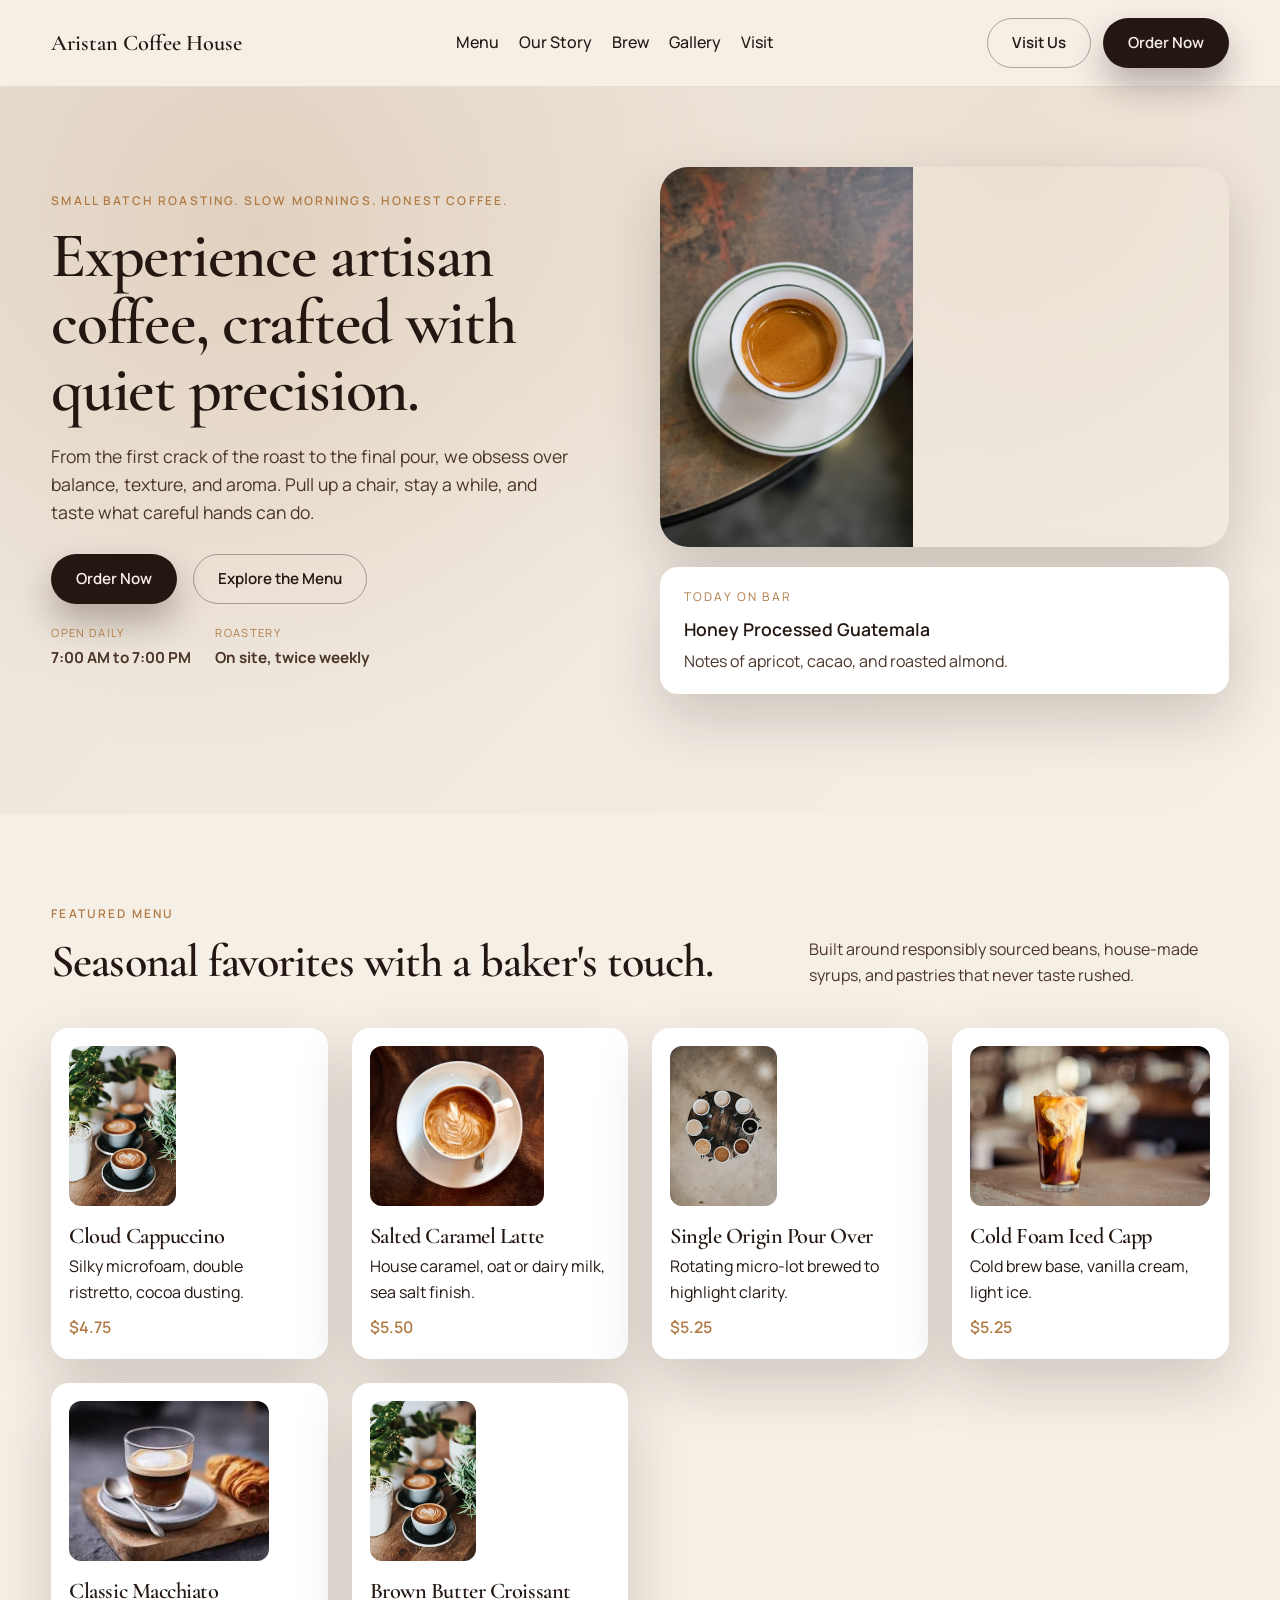
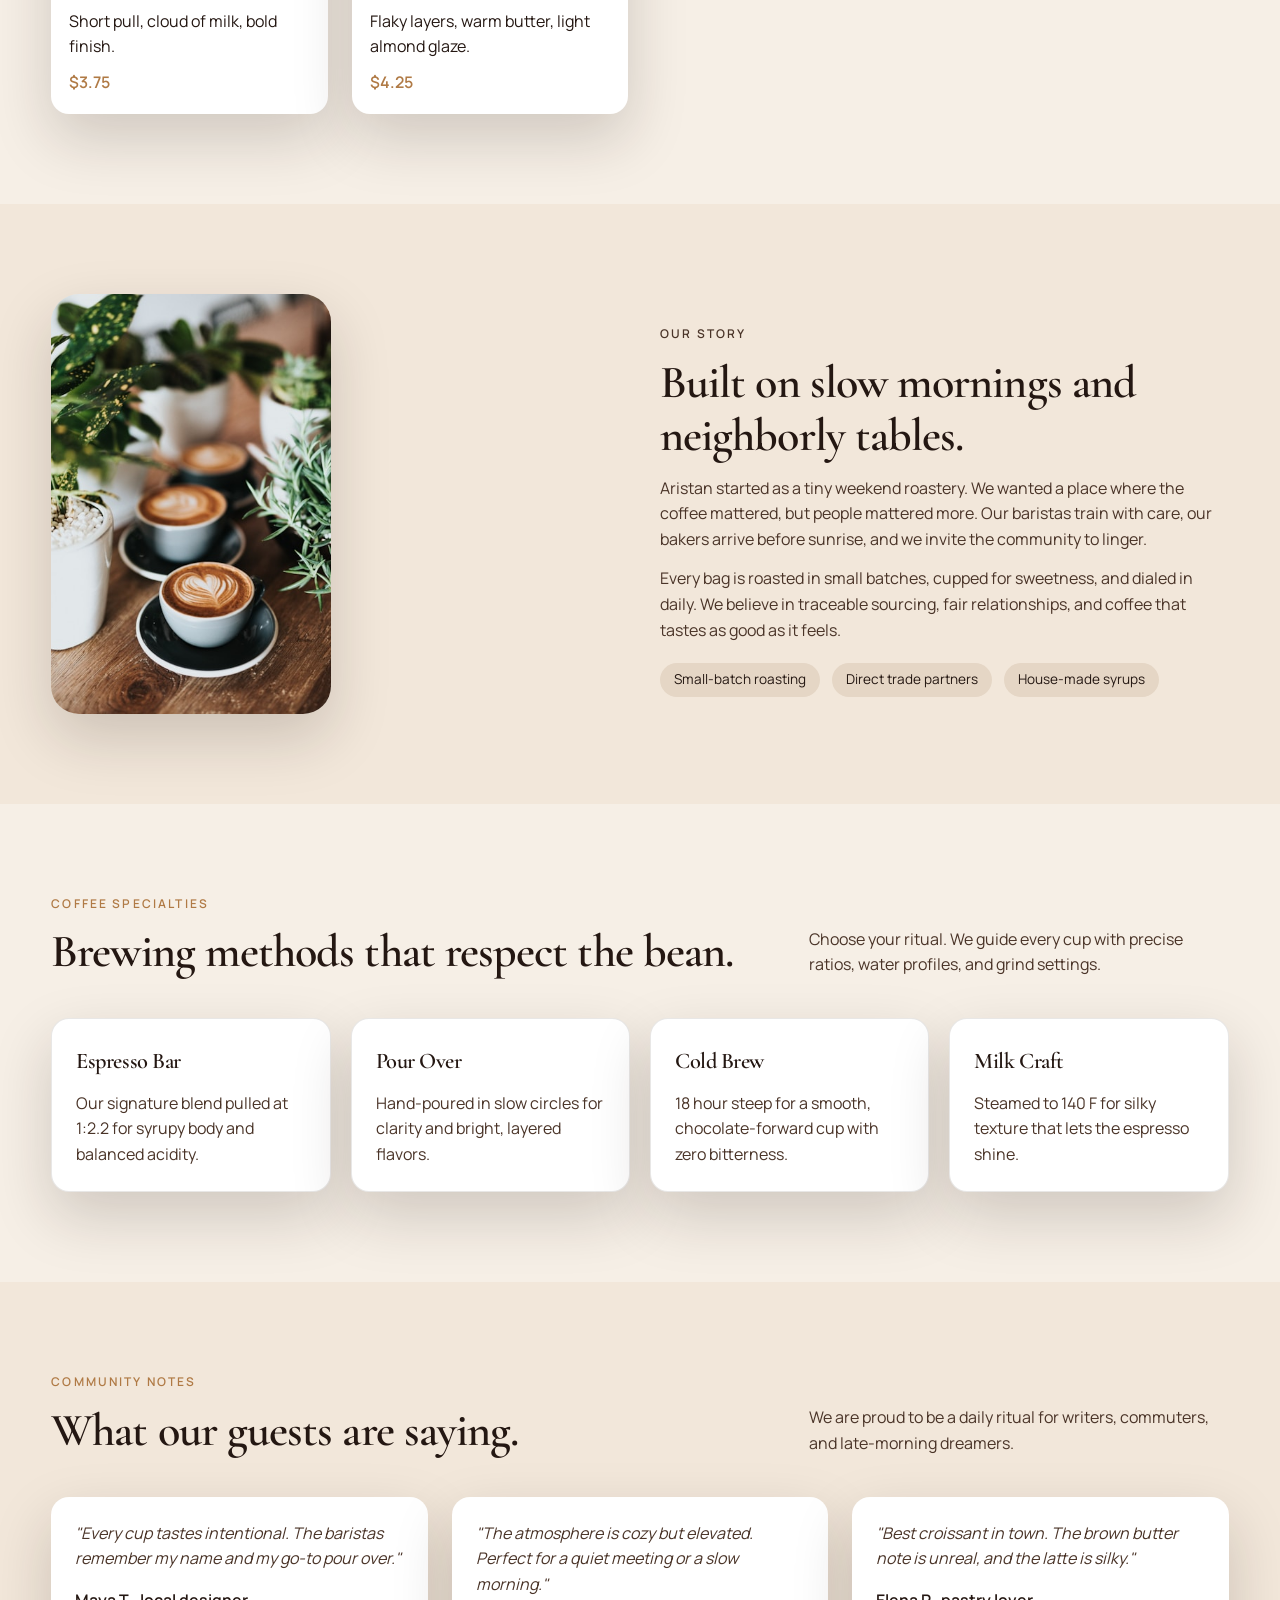
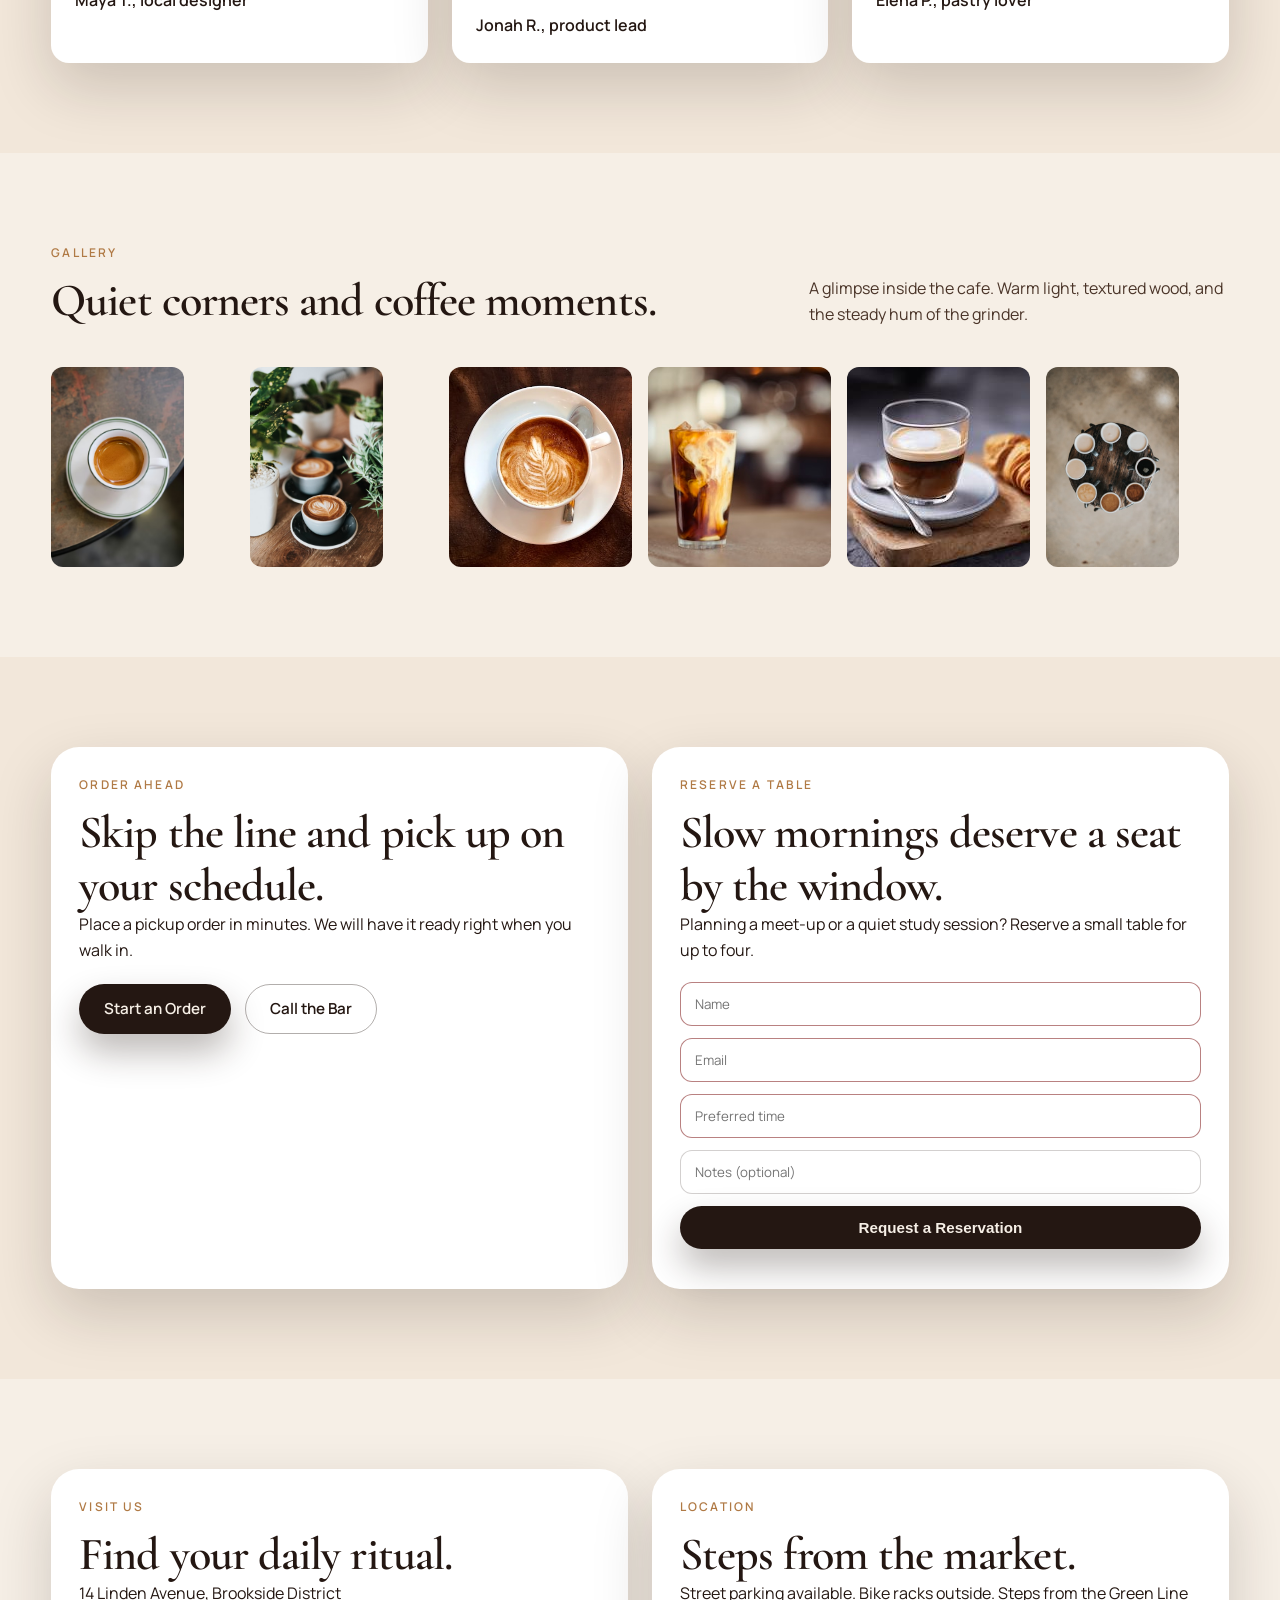
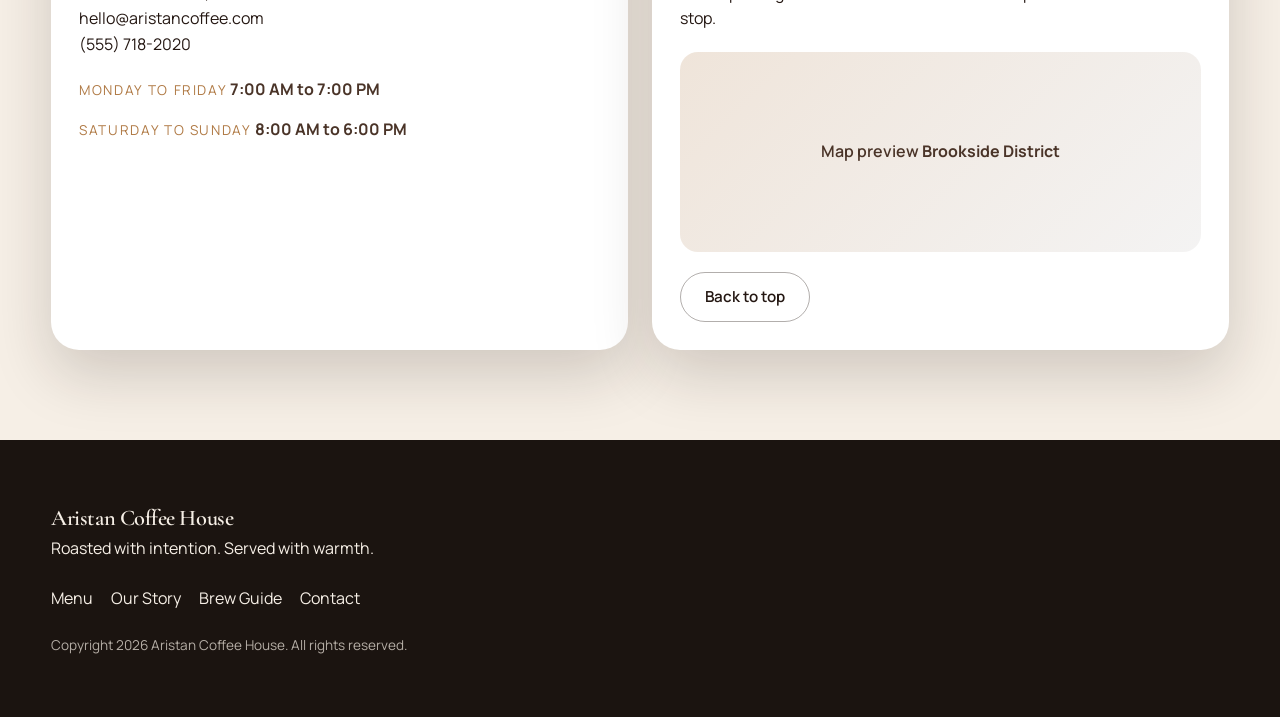
==== commit e266dd14: "Revamp Artisan Coffee site with improved UI/UX, layout, and content structure" ====
--- a/index.html
+++ b/index.html
@@ -1,422 +1,474 @@
-<!DOCTYPE html>
-<html lang="en-US">
-<head><meta charset="UTF-8">
-	
-	<meta name="viewport" content="width=device-width, initial-scale=1">
-<meta name="robots" content="max-image-preview:large">
-<title>Aristan Coffee Shop</title>
-<link rel="alternate" type="application/rss+xml" title="Aristan Coffee Shop » Feed" href="https://Prasanna-Lakshmi-Jogi.github.io/artisan-coffee//feed/">
-<link rel="alternate" type="application/rss+xml" title="Aristan Coffee Shop » Comments Feed" href="https://Prasanna-Lakshmi-Jogi.github.io/artisan-coffee//comments/feed/">
-<link rel="alternate" title="oEmbed (JSON)" type="application/json+oembed" href="https://Prasanna-Lakshmi-Jogi.github.io/artisan-coffee//wp-json/oembed/1.0/embed?url=https%3A%2F%2FPrasanna-Lakshmi-Jogi.github.io%2Fartisan-coffee%2F%2F">
-<link rel="alternate" title="oEmbed (XML)" type="text/xml+oembed" href="https://Prasanna-Lakshmi-Jogi.github.io/artisan-coffee//wp-json/oembed/1.0/embed?url=https%3A%2F%2FPrasanna-Lakshmi-Jogi.github.io%2Fartisan-coffee%2F%2F&amp;format=xml">
-<style id="wp-img-auto-sizes-contain-inline-css">
-img:is([sizes=auto i],[sizes^="auto," i]){contain-intrinsic-size:3000px 1500px}
-/*# sourceURL=wp-img-auto-sizes-contain-inline-css */
-</style>
-<style id="wp-block-site-title-inline-css">
-.wp-block-site-title{box-sizing:border-box}.wp-block-site-title :where(a){color:inherit;font-family:inherit;font-size:inherit;font-style:inherit;font-weight:inherit;letter-spacing:inherit;line-height:inherit;text-decoration:inherit}
-/*# sourceURL=https://Prasanna-Lakshmi-Jogi.github.io/artisan-coffee//wp-includes/blocks/site-title/style.min.css */
-</style>
-<style id="wp-block-page-list-inline-css">
-.wp-block-navigation .wp-block-page-list{align-items:var(--navigation-layout-align,initial);background-color:inherit;display:flex;flex-direction:var(--navigation-layout-direction,initial);flex-wrap:var(--navigation-layout-wrap,wrap);justify-content:var(--navigation-layout-justify,initial)}.wp-block-navigation .wp-block-navigation-item{background-color:inherit}.wp-block-page-list{box-sizing:border-box}
-/*# sourceURL=https://Prasanna-Lakshmi-Jogi.github.io/artisan-coffee//wp-includes/blocks/page-list/style.min.css */
-</style>
-<style id="wp-block-navigation-inline-css">
-.wp-block-navigation{position:relative}.wp-block-navigation ul{margin-bottom:0;margin-left:0;margin-top:0;padding-left:0}.wp-block-navigation ul,.wp-block-navigation ul li{list-style:none;padding:0}.wp-block-navigation .wp-block-navigation-item{align-items:center;background-color:inherit;display:flex;position:relative}.wp-block-navigation .wp-block-navigation-item .wp-block-navigation__submenu-container:empty{display:none}.wp-block-navigation .wp-block-navigation-item__content{display:block;z-index:1}.wp-block-navigation .wp-block-navigation-item__content.wp-block-navigation-item__content{color:inherit}.wp-block-navigation.has-text-decoration-underline .wp-block-navigation-item__content,.wp-block-navigation.has-text-decoration-underline .wp-block-navigation-item__content:active,.wp-block-navigation.has-text-decoration-underline .wp-block-navigation-item__content:focus{text-decoration:underline}.wp-block-navigation.has-text-decoration-line-through .wp-block-navigation-item__content,.wp-block-navigation.has-text-decoration-line-through .wp-block-navigation-item__content:active,.wp-block-navigation.has-text-decoration-line-through .wp-block-navigation-item__content:focus{text-decoration:line-through}.wp-block-navigation :where(a),.wp-block-navigation :where(a:active),.wp-block-navigation :where(a:focus){text-decoration:none}.wp-block-navigation .wp-block-navigation__submenu-icon{align-self:center;background-color:inherit;border:none;color:currentColor;display:inline-block;font-size:inherit;height:.6em;line-height:0;margin-left:.25em;padding:0;width:.6em}.wp-block-navigation .wp-block-navigation__submenu-icon svg{display:inline-block;stroke:currentColor;height:inherit;margin-top:.075em;width:inherit}.wp-block-navigation{--navigation-layout-justification-setting:flex-start;--navigation-layout-direction:row;--navigation-layout-wrap:wrap;--navigation-layout-justify:flex-start;--navigation-layout-align:center}.wp-block-navigation.is-vertical{--navigation-layout-direction:column;--navigation-layout-justify:initial;--navigation-layout-align:flex-start}.wp-block-navigation.no-wrap{--navigation-layout-wrap:nowrap}.wp-block-navigation.items-justified-center{--navigation-layout-justification-setting:center;--navigation-layout-justify:center}.wp-block-navigation.items-justified-center.is-vertical{--navigation-layout-align:center}.wp-block-navigation.items-justified-right{--navigation-layout-justification-setting:flex-end;--navigation-layout-justify:flex-end}.wp-block-navigation.items-justified-right.is-vertical{--navigation-layout-align:flex-end}.wp-block-navigation.items-justified-space-between{--navigation-layout-justification-setting:space-between;--navigation-layout-justify:space-between}.wp-block-navigation .has-child .wp-block-navigation__submenu-container{align-items:normal;background-color:inherit;color:inherit;display:flex;flex-direction:column;opacity:0;position:absolute;z-index:2}@media not (prefers-reduced-motion){.wp-block-navigation .has-child .wp-block-navigation__submenu-container{transition:opacity .1s linear}}.wp-block-navigation .has-child .wp-block-navigation__submenu-container{height:0;overflow:hidden;visibility:hidden;width:0}.wp-block-navigation .has-child .wp-block-navigation__submenu-container>.wp-block-navigation-item>.wp-block-navigation-item__content{display:flex;flex-grow:1;padding:.5em 1em}.wp-block-navigation .has-child .wp-block-navigation__submenu-container>.wp-block-navigation-item>.wp-block-navigation-item__content .wp-block-navigation__submenu-icon{margin-left:auto;margin-right:0}.wp-block-navigation .has-child .wp-block-navigation__submenu-container .wp-block-navigation-item__content{margin:0}.wp-block-navigation .has-child .wp-block-navigation__submenu-container{left:-1px;top:100%}@media (min-width:782px){.wp-block-navigation .has-child .wp-block-navigation__submenu-container .wp-block-navigation__submenu-container{left:100%;top:-1px}.wp-block-navigation .has-child .wp-block-navigation__submenu-container .wp-block-navigation__submenu-container:before{background:#0000;content:"";display:block;height:100%;position:absolute;right:100%;width:.5em}.wp-block-navigation .has-child .wp-block-navigation__submenu-container .wp-block-navigation__submenu-icon{margin-right:.25em}.wp-block-navigation .has-child .wp-block-navigation__submenu-container .wp-block-navigation__submenu-icon svg{transform:rotate(-90deg)}}.wp-block-navigation .has-child .wp-block-navigation-submenu__toggle[aria-expanded=true]~.wp-block-navigation__submenu-container,.wp-block-navigation .has-child:not(.open-on-click):hover>.wp-block-navigation__submenu-container,.wp-block-navigation .has-child:not(.open-on-click):not(.open-on-hover-click):focus-within>.wp-block-navigation__submenu-container{height:auto;min-width:200px;opacity:1;overflow:visible;visibility:visible;width:auto}.wp-block-navigation.has-background .has-child .wp-block-navigation__submenu-container{left:0;top:100%}@media (min-width:782px){.wp-block-navigation.has-background .has-child .wp-block-navigation__submenu-container .wp-block-navigation__submenu-container{left:100%;top:0}}.wp-block-navigation-submenu{display:flex;position:relative}.wp-block-navigation-submenu .wp-block-navigation__submenu-icon svg{stroke:currentColor}button.wp-block-navigation-item__content{background-color:initial;border:none;color:currentColor;font-family:inherit;font-size:inherit;font-style:inherit;font-weight:inherit;letter-spacing:inherit;line-height:inherit;text-align:left;text-transform:inherit}.wp-block-navigation-submenu__toggle{cursor:pointer}.wp-block-navigation-submenu__toggle[aria-expanded=true]+.wp-block-navigation__submenu-icon>svg,.wp-block-navigation-submenu__toggle[aria-expanded=true]>svg{transform:rotate(180deg)}.wp-block-navigation-item.open-on-click .wp-block-navigation-submenu__toggle{padding-left:0;padding-right:.85em}.wp-block-navigation-item.open-on-click .wp-block-navigation-submenu__toggle+.wp-block-navigation__submenu-icon{margin-left:-.6em;pointer-events:none}.wp-block-navigation-item.open-on-click button.wp-block-navigation-item__content:not(.wp-block-navigation-submenu__toggle){padding:0}.wp-block-navigation .wp-block-page-list,.wp-block-navigation__container,.wp-block-navigation__responsive-close,.wp-block-navigation__responsive-container,.wp-block-navigation__responsive-container-content,.wp-block-navigation__responsive-dialog{gap:inherit}:where(.wp-block-navigation.has-background .wp-block-navigation-item a:not(.wp-element-button)),:where(.wp-block-navigation.has-background .wp-block-navigation-submenu a:not(.wp-element-button)){padding:.5em 1em}:where(.wp-block-navigation .wp-block-navigation__submenu-container .wp-block-navigation-item a:not(.wp-element-button)),:where(.wp-block-navigation .wp-block-navigation__submenu-container .wp-block-navigation-submenu a:not(.wp-element-button)),:where(.wp-block-navigation .wp-block-navigation__submenu-container .wp-block-navigation-submenu button.wp-block-navigation-item__content),:where(.wp-block-navigation .wp-block-navigation__submenu-container .wp-block-pages-list__item button.wp-block-navigation-item__content){padding:.5em 1em}.wp-block-navigation.items-justified-right .wp-block-navigation__container .has-child .wp-block-navigation__submenu-container,.wp-block-navigation.items-justified-right .wp-block-page-list>.has-child .wp-block-navigation__submenu-container,.wp-block-navigation.items-justified-space-between .wp-block-page-list>.has-child:last-child .wp-block-navigation__submenu-container,.wp-block-navigation.items-justified-space-between>.wp-block-navigation__container>.has-child:last-child .wp-block-navigation__submenu-container{left:auto;right:0}.wp-block-navigation.items-justified-right .wp-block-navigation__container .has-child .wp-block-navigation__submenu-container .wp-block-navigation__submenu-container,.wp-block-navigation.items-justified-right .wp-block-page-list>.has-child .wp-block-navigation__submenu-container .wp-block-navigation__submenu-container,.wp-block-navigation.items-justified-space-between .wp-block-page-list>.has-child:last-child .wp-block-navigation__submenu-container .wp-block-navigation__submenu-container,.wp-block-navigation.items-justified-space-between>.wp-block-navigation__container>.has-child:last-child .wp-block-navigation__submenu-container .wp-block-navigation__submenu-container{left:-1px;right:-1px}@media (min-width:782px){.wp-block-navigation.items-justified-right .wp-block-navigation__container .has-child .wp-block-navigation__submenu-container .wp-block-navigation__submenu-container,.wp-block-navigation.items-justified-right .wp-block-page-list>.has-child .wp-block-navigation__submenu-container .wp-block-navigation__submenu-container,.wp-block-navigation.items-justified-space-between .wp-block-page-list>.has-child:last-child .wp-block-navigation__submenu-container .wp-block-navigation__submenu-container,.wp-block-navigation.items-justified-space-between>.wp-block-navigation__container>.has-child:last-child .wp-block-navigation__submenu-container .wp-block-navigation__submenu-container{left:auto;right:100%}}.wp-block-navigation:not(.has-background) .wp-block-navigation__submenu-container{background-color:#fff;border:1px solid #00000026}.wp-block-navigation.has-background .wp-block-navigation__submenu-container{background-color:inherit}.wp-block-navigation:not(.has-text-color) .wp-block-navigation__submenu-container{color:#000}.wp-block-navigation__container{align-items:var(--navigation-layout-align,initial);display:flex;flex-direction:var(--navigation-layout-direction,initial);flex-wrap:var(--navigation-layout-wrap,wrap);justify-content:var(--navigation-layout-justify,initial);list-style:none;margin:0;padding-left:0}.wp-block-navigation__container .is-responsive{display:none}.wp-block-navigation__container:only-child,.wp-block-page-list:only-child{flex-grow:1}@keyframes overlay-menu__fade-in-animation{0%{opacity:0;transform:translateY(.5em)}to{opacity:1;transform:translateY(0)}}.wp-block-navigation__responsive-container{bottom:0;display:none;left:0;position:fixed;right:0;top:0}.wp-block-navigation__responsive-container :where(.wp-block-navigation-item a){color:inherit}.wp-block-navigation__responsive-container .wp-block-navigation__responsive-container-content{align-items:var(--navigation-layout-align,initial);display:flex;flex-direction:var(--navigation-layout-direction,initial);flex-wrap:var(--navigation-layout-wrap,wrap);justify-content:var(--navigation-layout-justify,initial)}.wp-block-navigation__responsive-container:not(.is-menu-open.is-menu-open){background-color:inherit!important;color:inherit!important}.wp-block-navigation__responsive-container.is-menu-open{background-color:inherit;display:flex;flex-direction:column}@media not (prefers-reduced-motion){.wp-block-navigation__responsive-container.is-menu-open{animation:overlay-menu__fade-in-animation .1s ease-out;animation-fill-mode:forwards}}.wp-block-navigation__responsive-container.is-menu-open{overflow:auto;padding:clamp(1rem,var(--wp--style--root--padding-top),20rem) clamp(1rem,var(--wp--style--root--padding-right),20rem) clamp(1rem,var(--wp--style--root--padding-bottom),20rem) clamp(1rem,var(--wp--style--root--padding-left),20rem);z-index:100000}.wp-block-navigation__responsive-container.is-menu-open .wp-block-navigation__responsive-container-content{align-items:var(--navigation-layout-justification-setting,inherit);display:flex;flex-direction:column;flex-wrap:nowrap;overflow:visible;padding-top:calc(2rem + 24px)}.wp-block-navigation__responsive-container.is-menu-open .wp-block-navigation__responsive-container-content,.wp-block-navigation__responsive-container.is-menu-open .wp-block-navigation__responsive-container-content .wp-block-navigation__container,.wp-block-navigation__responsive-container.is-menu-open .wp-block-navigation__responsive-container-content .wp-block-page-list{justify-content:flex-start}.wp-block-navigation__responsive-container.is-menu-open .wp-block-navigation__responsive-container-content .wp-block-navigation__submenu-icon{display:none}.wp-block-navigation__responsive-container.is-menu-open .wp-block-navigation__responsive-container-content .has-child .wp-block-navigation__submenu-container{border:none;height:auto;min-width:200px;opacity:1;overflow:initial;padding-left:2rem;padding-right:2rem;position:static;visibility:visible;width:auto}.wp-block-navigation__responsive-container.is-menu-open .wp-block-navigation__responsive-container-content .wp-block-navigation__container,.wp-block-navigation__responsive-container.is-menu-open .wp-block-navigation__responsive-container-content .wp-block-navigation__submenu-container{gap:inherit}.wp-block-navigation__responsive-container.is-menu-open .wp-block-navigation__responsive-container-content .wp-block-navigation__submenu-container{padding-top:var(--wp--style--block-gap,2em)}.wp-block-navigation__responsive-container.is-menu-open .wp-block-navigation__responsive-container-content .wp-block-navigation-item__content{padding:0}.wp-block-navigation__responsive-container.is-menu-open .wp-block-navigation__responsive-container-content .wp-block-navigation-item,.wp-block-navigation__responsive-container.is-menu-open .wp-block-navigation__responsive-container-content .wp-block-navigation__container,.wp-block-navigation__responsive-container.is-menu-open .wp-block-navigation__responsive-container-content .wp-block-page-list{align-items:var(--navigation-layout-justification-setting,initial);display:flex;flex-direction:column}.wp-block-navigation__responsive-container.is-menu-open .wp-block-navigation-item,.wp-block-navigation__responsive-container.is-menu-open .wp-block-navigation-item .wp-block-navigation__submenu-container,.wp-block-navigation__responsive-container.is-menu-open .wp-block-navigation__container,.wp-block-navigation__responsive-container.is-menu-open .wp-block-page-list{background:#0000!important;color:inherit!important}.wp-block-navigation__responsive-container.is-menu-open .wp-block-navigation__submenu-container.wp-block-navigation__submenu-container.wp-block-navigation__submenu-container.wp-block-navigation__submenu-container{left:auto;right:auto}@media (min-width:600px){.wp-block-navigation__responsive-container:not(.hidden-by-default):not(.is-menu-open){background-color:inherit;display:block;position:relative;width:100%;z-index:auto}.wp-block-navigation__responsive-container:not(.hidden-by-default):not(.is-menu-open) .wp-block-navigation__responsive-container-close{display:none}.wp-block-navigation__responsive-container.is-menu-open .wp-block-navigation__submenu-container.wp-block-navigation__submenu-container.wp-block-navigation__submenu-container.wp-block-navigation__submenu-container{left:0}}.wp-block-navigation:not(.has-background) .wp-block-navigation__responsive-container.is-menu-open{background-color:#fff}.wp-block-navigation:not(.has-text-color) .wp-block-navigation__responsive-container.is-menu-open{color:#000}.wp-block-navigation__toggle_button_label{font-size:1rem;font-weight:700}.wp-block-navigation__responsive-container-close,.wp-block-navigation__responsive-container-open{background:#0000;border:none;color:currentColor;cursor:pointer;margin:0;padding:0;text-transform:inherit;vertical-align:middle}.wp-block-navigation__responsive-container-close svg,.wp-block-navigation__responsive-container-open svg{fill:currentColor;display:block;height:24px;pointer-events:none;width:24px}.wp-block-navigation__responsive-container-open{display:flex}.wp-block-navigation__responsive-container-open.wp-block-navigation__responsive-container-open.wp-block-navigation__responsive-container-open{font-family:inherit;font-size:inherit;font-weight:inherit}@media (min-width:600px){.wp-block-navigation__responsive-container-open:not(.always-shown){display:none}}.wp-block-navigation__responsive-container-close{position:absolute;right:0;top:0;z-index:2}.wp-block-navigation__responsive-container-close.wp-block-navigation__responsive-container-close.wp-block-navigation__responsive-container-close{font-family:inherit;font-size:inherit;font-weight:inherit}.wp-block-navigation__responsive-close{width:100%}.has-modal-open .wp-block-navigation__responsive-close{margin-left:auto;margin-right:auto;max-width:var(--wp--style--global--wide-size,100%)}.wp-block-navigation__responsive-close:focus{outline:none}.is-menu-open .wp-block-navigation__responsive-close,.is-menu-open .wp-block-navigation__responsive-container-content,.is-menu-open .wp-block-navigation__responsive-dialog{box-sizing:border-box}.wp-block-navigation__responsive-dialog{position:relative}.has-modal-open .admin-bar .is-menu-open .wp-block-navigation__responsive-dialog{margin-top:46px}@media (min-width:782px){.has-modal-open .admin-bar .is-menu-open .wp-block-navigation__responsive-dialog{margin-top:32px}}html.has-modal-open{overflow:hidden}
-/*# sourceURL=https://Prasanna-Lakshmi-Jogi.github.io/artisan-coffee//wp-includes/blocks/navigation/style.min.css */
-</style>
-<style id="wp-block-group-inline-css">
-.wp-block-group{box-sizing:border-box}:where(.wp-block-group.wp-block-group-is-layout-constrained){position:relative}
-/*# sourceURL=https://Prasanna-Lakshmi-Jogi.github.io/artisan-coffee//wp-includes/blocks/group/style.min.css */
-</style>
-<style id="wp-block-heading-inline-css">
-h1:where(.wp-block-heading).has-background,h2:where(.wp-block-heading).has-background,h3:where(.wp-block-heading).has-background,h4:where(.wp-block-heading).has-background,h5:where(.wp-block-heading).has-background,h6:where(.wp-block-heading).has-background{padding:1.25em 2.375em}h1.has-text-align-left[style*=writing-mode]:where([style*=vertical-lr]),h1.has-text-align-right[style*=writing-mode]:where([style*=vertical-rl]),h2.has-text-align-left[style*=writing-mode]:where([style*=vertical-lr]),h2.has-text-align-right[style*=writing-mode]:where([style*=vertical-rl]),h3.has-text-align-left[style*=writing-mode]:where([style*=vertical-lr]),h3.has-text-align-right[style*=writing-mode]:where([style*=vertical-rl]),h4.has-text-align-left[style*=writing-mode]:where([style*=vertical-lr]),h4.has-text-align-right[style*=writing-mode]:where([style*=vertical-rl]),h5.has-text-align-left[style*=writing-mode]:where([style*=vertical-lr]),h5.has-text-align-right[style*=writing-mode]:where([style*=vertical-rl]),h6.has-text-align-left[style*=writing-mode]:where([style*=vertical-lr]),h6.has-text-align-right[style*=writing-mode]:where([style*=vertical-rl]){rotate:180deg}
-/*# sourceURL=https://Prasanna-Lakshmi-Jogi.github.io/artisan-coffee//wp-includes/blocks/heading/style.min.css */
-</style>
-<style id="wp-block-paragraph-inline-css">
-.is-small-text{font-size:.875em}.is-regular-text{font-size:1em}.is-large-text{font-size:2.25em}.is-larger-text{font-size:3em}.has-drop-cap:not(:focus):first-letter{float:left;font-size:8.4em;font-style:normal;font-weight:100;line-height:.68;margin:.05em .1em 0 0;text-transform:uppercase}body.rtl .has-drop-cap:not(:focus):first-letter{float:none;margin-left:.1em}p.has-drop-cap.has-background{overflow:hidden}:root :where(p.has-background){padding:1.25em 2.375em}:where(p.has-text-color:not(.has-link-color)) a{color:inherit}p.has-text-align-left[style*="writing-mode:vertical-lr"],p.has-text-align-right[style*="writing-mode:vertical-rl"]{rotate:180deg}
-/*# sourceURL=https://Prasanna-Lakshmi-Jogi.github.io/artisan-coffee//wp-includes/blocks/paragraph/style.min.css */
-</style>
-<style id="wp-block-button-inline-css">
-.wp-block-button__link{align-content:center;box-sizing:border-box;cursor:pointer;display:inline-block;height:100%;text-align:center;word-break:break-word}.wp-block-button__link.aligncenter{text-align:center}.wp-block-button__link.alignright{text-align:right}:where(.wp-block-button__link){border-radius:9999px;box-shadow:none;padding:calc(.667em + 2px) calc(1.333em + 2px);text-decoration:none}.wp-block-button[style*=text-decoration] .wp-block-button__link{text-decoration:inherit}.wp-block-buttons>.wp-block-button.has-custom-width{max-width:none}.wp-block-buttons>.wp-block-button.has-custom-width .wp-block-button__link{width:100%}.wp-block-buttons>.wp-block-button.has-custom-font-size .wp-block-button__link{font-size:inherit}.wp-block-buttons>.wp-block-button.wp-block-button__width-25{width:calc(25% - var(--wp--style--block-gap, .5em)*.75)}.wp-block-buttons>.wp-block-button.wp-block-button__width-50{width:calc(50% - var(--wp--style--block-gap, .5em)*.5)}.wp-block-buttons>.wp-block-button.wp-block-button__width-75{width:calc(75% - var(--wp--style--block-gap, .5em)*.25)}.wp-block-buttons>.wp-block-button.wp-block-button__width-100{flex-basis:100%;width:100%}.wp-block-buttons.is-vertical>.wp-block-button.wp-block-button__width-25{width:25%}.wp-block-buttons.is-vertical>.wp-block-button.wp-block-button__width-50{width:50%}.wp-block-buttons.is-vertical>.wp-block-button.wp-block-button__width-75{width:75%}.wp-block-button.is-style-squared,.wp-block-button__link.wp-block-button.is-style-squared{border-radius:0}.wp-block-button.no-border-radius,.wp-block-button__link.no-border-radius{border-radius:0!important}:root :where(.wp-block-button .wp-block-button__link.is-style-outline),:root :where(.wp-block-button.is-style-outline>.wp-block-button__link){border:2px solid;padding:.667em 1.333em}:root :where(.wp-block-button .wp-block-button__link.is-style-outline:not(.has-text-color)),:root :where(.wp-block-button.is-style-outline>.wp-block-button__link:not(.has-text-color)){color:currentColor}:root :where(.wp-block-button .wp-block-button__link.is-style-outline:not(.has-background)),:root :where(.wp-block-button.is-style-outline>.wp-block-button__link:not(.has-background)){background-color:initial;background-image:none}
-/*# sourceURL=https://Prasanna-Lakshmi-Jogi.github.io/artisan-coffee//wp-includes/blocks/button/style.min.css */
-</style>
-<style id="wp-block-buttons-inline-css">
-.wp-block-buttons{box-sizing:border-box}.wp-block-buttons.is-vertical{flex-direction:column}.wp-block-buttons.is-vertical>.wp-block-button:last-child{margin-bottom:0}.wp-block-buttons>.wp-block-button{display:inline-block;margin:0}.wp-block-buttons.is-content-justification-left{justify-content:flex-start}.wp-block-buttons.is-content-justification-left.is-vertical{align-items:flex-start}.wp-block-buttons.is-content-justification-center{justify-content:center}.wp-block-buttons.is-content-justification-center.is-vertical{align-items:center}.wp-block-buttons.is-content-justification-right{justify-content:flex-end}.wp-block-buttons.is-content-justification-right.is-vertical{align-items:flex-end}.wp-block-buttons.is-content-justification-space-between{justify-content:space-between}.wp-block-buttons.aligncenter{text-align:center}.wp-block-buttons:not(.is-content-justification-space-between,.is-content-justification-right,.is-content-justification-left,.is-content-justification-center) .wp-block-button.aligncenter{margin-left:auto;margin-right:auto;width:100%}.wp-block-buttons[style*=text-decoration] .wp-block-button,.wp-block-buttons[style*=text-decoration] .wp-block-button__link{text-decoration:inherit}.wp-block-buttons.has-custom-font-size .wp-block-button__link{font-size:inherit}.wp-block-buttons .wp-block-button__link{width:100%}.wp-block-button.aligncenter{text-align:center}
-/*# sourceURL=https://Prasanna-Lakshmi-Jogi.github.io/artisan-coffee//wp-includes/blocks/buttons/style.min.css */
-</style>
-<link rel="stylesheet" id="wp-block-cover-css" href="https://Prasanna-Lakshmi-Jogi.github.io/artisan-coffee//wp-includes/blocks/cover/style.min.css?ver=6.9.1" media="all">
-<style id="wp-block-image-inline-css">
-.wp-block-image>a,.wp-block-image>figure>a{display:inline-block}.wp-block-image img{box-sizing:border-box;height:auto;max-width:100%;vertical-align:bottom}@media not (prefers-reduced-motion){.wp-block-image img.hide{visibility:hidden}.wp-block-image img.show{animation:show-content-image .4s}}.wp-block-image[style*=border-radius] img,.wp-block-image[style*=border-radius]>a{border-radius:inherit}.wp-block-image.has-custom-border img{box-sizing:border-box}.wp-block-image.aligncenter{text-align:center}.wp-block-image.alignfull>a,.wp-block-image.alignwide>a{width:100%}.wp-block-image.alignfull img,.wp-block-image.alignwide img{height:auto;width:100%}.wp-block-image .aligncenter,.wp-block-image .alignleft,.wp-block-image .alignright,.wp-block-image.aligncenter,.wp-block-image.alignleft,.wp-block-image.alignright{display:table}.wp-block-image .aligncenter>figcaption,.wp-block-image .alignleft>figcaption,.wp-block-image .alignright>figcaption,.wp-block-image.aligncenter>figcaption,.wp-block-image.alignleft>figcaption,.wp-block-image.alignright>figcaption{caption-side:bottom;display:table-caption}.wp-block-image .alignleft{float:left;margin:.5em 1em .5em 0}.wp-block-image .alignright{float:right;margin:.5em 0 .5em 1em}.wp-block-image .aligncenter{margin-left:auto;margin-right:auto}.wp-block-image :where(figcaption){margin-bottom:1em;margin-top:.5em}.wp-block-image.is-style-circle-mask img{border-radius:9999px}@supports ((-webkit-mask-image:none) or (mask-image:none)) or (-webkit-mask-image:none){.wp-block-image.is-style-circle-mask img{border-radius:0;-webkit-mask-image:url('data:image/svg+xml;utf8,<svg viewBox="0 0 100 100" xmlns="http://www.w3.org/2000/svg"><circle cx="50" cy="50" r="50"/>');mask-image:url('data:image/svg+xml;utf8,<svg viewBox="0 0 100 100" xmlns="http://www.w3.org/2000/svg"><circle cx="50" cy="50" r="50"/>');mask-mode:alpha;-webkit-mask-position:center;mask-position:center;-webkit-mask-repeat:no-repeat;mask-repeat:no-repeat;-webkit-mask-size:contain;mask-size:contain}}:root :where(.wp-block-image.is-style-rounded img,.wp-block-image .is-style-rounded img){border-radius:9999px}.wp-block-image figure{margin:0}.wp-lightbox-container{display:flex;flex-direction:column;position:relative}.wp-lightbox-container img{cursor:zoom-in}.wp-lightbox-container img:hover+button{opacity:1}.wp-lightbox-container button{align-items:center;backdrop-filter:blur(16px) saturate(180%);background-color:#5a5a5a40;border:none;border-radius:4px;cursor:zoom-in;display:flex;height:20px;justify-content:center;opacity:0;padding:0;position:absolute;right:16px;text-align:center;top:16px;width:20px;z-index:100}@media not (prefers-reduced-motion){.wp-lightbox-container button{transition:opacity .2s ease}}.wp-lightbox-container button:focus-visible{outline:3px auto #5a5a5a40;outline:3px auto -webkit-focus-ring-color;outline-offset:3px}.wp-lightbox-container button:hover{cursor:pointer;opacity:1}.wp-lightbox-container button:focus{opacity:1}.wp-lightbox-container button:focus,.wp-lightbox-container button:hover,.wp-lightbox-container button:not(:hover):not(:active):not(.has-background){background-color:#5a5a5a40;border:none}.wp-lightbox-overlay{box-sizing:border-box;cursor:zoom-out;height:100vh;left:0;overflow:hidden;position:fixed;top:0;visibility:hidden;width:100%;z-index:100000}.wp-lightbox-overlay .close-button{align-items:center;cursor:pointer;display:flex;justify-content:center;min-height:40px;min-width:40px;padding:0;position:absolute;right:calc(env(safe-area-inset-right) + 16px);top:calc(env(safe-area-inset-top) + 16px);z-index:5000000}.wp-lightbox-overlay .close-button:focus,.wp-lightbox-overlay .close-button:hover,.wp-lightbox-overlay .close-button:not(:hover):not(:active):not(.has-background){background:none;border:none}.wp-lightbox-overlay .lightbox-image-container{height:var(--wp--lightbox-container-height);left:50%;overflow:hidden;position:absolute;top:50%;transform:translate(-50%,-50%);transform-origin:top left;width:var(--wp--lightbox-container-width);z-index:9999999999}.wp-lightbox-overlay .wp-block-image{align-items:center;box-sizing:border-box;display:flex;height:100%;justify-content:center;margin:0;position:relative;transform-origin:0 0;width:100%;z-index:3000000}.wp-lightbox-overlay .wp-block-image img{height:var(--wp--lightbox-image-height);min-height:var(--wp--lightbox-image-height);min-width:var(--wp--lightbox-image-width);width:var(--wp--lightbox-image-width)}.wp-lightbox-overlay .wp-block-image figcaption{display:none}.wp-lightbox-overlay button{background:none;border:none}.wp-lightbox-overlay .scrim{background-color:#fff;height:100%;opacity:.9;position:absolute;width:100%;z-index:2000000}.wp-lightbox-overlay.active{visibility:visible}@media not (prefers-reduced-motion){.wp-lightbox-overlay.active{animation:turn-on-visibility .25s both}.wp-lightbox-overlay.active img{animation:turn-on-visibility .35s both}.wp-lightbox-overlay.show-closing-animation:not(.active){animation:turn-off-visibility .35s both}.wp-lightbox-overlay.show-closing-animation:not(.active) img{animation:turn-off-visibility .25s both}.wp-lightbox-overlay.zoom.active{animation:none;opacity:1;visibility:visible}.wp-lightbox-overlay.zoom.active .lightbox-image-container{animation:lightbox-zoom-in .4s}.wp-lightbox-overlay.zoom.active .lightbox-image-container img{animation:none}.wp-lightbox-overlay.zoom.active .scrim{animation:turn-on-visibility .4s forwards}.wp-lightbox-overlay.zoom.show-closing-animation:not(.active){animation:none}.wp-lightbox-overlay.zoom.show-closing-animation:not(.active) .lightbox-image-container{animation:lightbox-zoom-out .4s}.wp-lightbox-overlay.zoom.show-closing-animation:not(.active) .lightbox-image-container img{animation:none}.wp-lightbox-overlay.zoom.show-closing-animation:not(.active) .scrim{animation:turn-off-visibility .4s forwards}}@keyframes show-content-image{0%{visibility:hidden}99%{visibility:hidden}to{visibility:visible}}@keyframes turn-on-visibility{0%{opacity:0}to{opacity:1}}@keyframes turn-off-visibility{0%{opacity:1;visibility:visible}99%{opacity:0;visibility:visible}to{opacity:0;visibility:hidden}}@keyframes lightbox-zoom-in{0%{transform:translate(calc((-100vw + var(--wp--lightbox-scrollbar-width))/2 + var(--wp--lightbox-initial-left-position)),calc(-50vh + var(--wp--lightbox-initial-top-position))) scale(var(--wp--lightbox-scale))}to{transform:translate(-50%,-50%) scale(1)}}@keyframes lightbox-zoom-out{0%{transform:translate(-50%,-50%) scale(1);visibility:visible}99%{visibility:visible}to{transform:translate(calc((-100vw + var(--wp--lightbox-scrollbar-width))/2 + var(--wp--lightbox-initial-left-position)),calc(-50vh + var(--wp--lightbox-initial-top-position))) scale(var(--wp--lightbox-scale));visibility:hidden}}
-/*# sourceURL=https://Prasanna-Lakshmi-Jogi.github.io/artisan-coffee//wp-includes/blocks/image/style.min.css */
-</style>
-<style id="wp-block-columns-inline-css">
-.wp-block-columns{box-sizing:border-box;display:flex;flex-wrap:wrap!important}@media (min-width:782px){.wp-block-columns{flex-wrap:nowrap!important}}.wp-block-columns{align-items:normal!important}.wp-block-columns.are-vertically-aligned-top{align-items:flex-start}.wp-block-columns.are-vertically-aligned-center{align-items:center}.wp-block-columns.are-vertically-aligned-bottom{align-items:flex-end}@media (max-width:781px){.wp-block-columns:not(.is-not-stacked-on-mobile)>.wp-block-column{flex-basis:100%!important}}@media (min-width:782px){.wp-block-columns:not(.is-not-stacked-on-mobile)>.wp-block-column{flex-basis:0;flex-grow:1}.wp-block-columns:not(.is-not-stacked-on-mobile)>.wp-block-column[style*=flex-basis]{flex-grow:0}}.wp-block-columns.is-not-stacked-on-mobile{flex-wrap:nowrap!important}.wp-block-columns.is-not-stacked-on-mobile>.wp-block-column{flex-basis:0;flex-grow:1}.wp-block-columns.is-not-stacked-on-mobile>.wp-block-column[style*=flex-basis]{flex-grow:0}:where(.wp-block-columns){margin-bottom:1.75em}:where(.wp-block-columns.has-background){padding:1.25em 2.375em}.wp-block-column{flex-grow:1;min-width:0;overflow-wrap:break-word;word-break:break-word}.wp-block-column.is-vertically-aligned-top{align-self:flex-start}.wp-block-column.is-vertically-aligned-center{align-self:center}.wp-block-column.is-vertically-aligned-bottom{align-self:flex-end}.wp-block-column.is-vertically-aligned-stretch{align-self:stretch}.wp-block-column.is-vertically-aligned-bottom,.wp-block-column.is-vertically-aligned-center,.wp-block-column.is-vertically-aligned-top{width:100%}
-/*# sourceURL=https://Prasanna-Lakshmi-Jogi.github.io/artisan-coffee//wp-includes/blocks/columns/style.min.css */
-</style>
-<style id="wp-block-post-content-inline-css">
-.wp-block-post-content{display:flow-root}
-/*# sourceURL=https://Prasanna-Lakshmi-Jogi.github.io/artisan-coffee//wp-includes/blocks/post-content/style.min.css */
-</style>
-<style id="wp-block-spacer-inline-css">
-.wp-block-spacer{clear:both}
-/*# sourceURL=https://Prasanna-Lakshmi-Jogi.github.io/artisan-coffee//wp-includes/blocks/spacer/style.min.css */
-</style>
-<style id="wp-block-navigation-link-inline-css">
-.wp-block-navigation .wp-block-navigation-item__label{overflow-wrap:break-word}.wp-block-navigation .wp-block-navigation-item__description{display:none}.link-ui-tools{outline:1px solid #f0f0f0;padding:8px}.link-ui-block-inserter{padding-top:8px}.link-ui-block-inserter__back{margin-left:8px;text-transform:uppercase}
-/*# sourceURL=https://Prasanna-Lakshmi-Jogi.github.io/artisan-coffee//wp-includes/blocks/navigation-link/style.min.css */
-</style>
-<style id="wp-emoji-styles-inline-css">
-
-	img.wp-smiley, img.emoji {
-		display: inline !important;
-		border: none !important;
-		box-shadow: none !important;
-		height: 1em !important;
-		width: 1em !important;
-		margin: 0 0.07em !important;
-		vertical-align: -0.1em !important;
-		background: none !important;
-		padding: 0 !important;
-	}
-/*# sourceURL=wp-emoji-styles-inline-css */
-</style>
-<style id="wp-block-library-inline-css">
-:root{--wp-block-synced-color:#7a00df;--wp-block-synced-color--rgb:122,0,223;--wp-bound-block-color:var(--wp-block-synced-color);--wp-editor-canvas-background:#ddd;--wp-admin-theme-color:#007cba;--wp-admin-theme-color--rgb:0,124,186;--wp-admin-theme-color-darker-10:#006ba1;--wp-admin-theme-color-darker-10--rgb:0,107,160.5;--wp-admin-theme-color-darker-20:#005a87;--wp-admin-theme-color-darker-20--rgb:0,90,135;--wp-admin-border-width-focus:2px}@media (min-resolution:192dpi){:root{--wp-admin-border-width-focus:1.5px}}.wp-element-button{cursor:pointer}:root .has-very-light-gray-background-color{background-color:#eee}:root .has-very-dark-gray-background-color{background-color:#313131}:root .has-very-light-gray-color{color:#eee}:root .has-very-dark-gray-color{color:#313131}:root .has-vivid-green-cyan-to-vivid-cyan-blue-gradient-background{background:linear-gradient(135deg,#00d084,#0693e3)}:root .has-purple-crush-gradient-background{background:linear-gradient(135deg,#34e2e4,#4721fb 50%,#ab1dfe)}:root .has-hazy-dawn-gradient-background{background:linear-gradient(135deg,#faaca8,#dad0ec)}:root .has-subdued-olive-gradient-background{background:linear-gradient(135deg,#fafae1,#67a671)}:root .has-atomic-cream-gradient-background{background:linear-gradient(135deg,#fdd79a,#004a59)}:root .has-nightshade-gradient-background{background:linear-gradient(135deg,#330968,#31cdcf)}:root .has-midnight-gradient-background{background:linear-gradient(135deg,#020381,#2874fc)}:root{--wp--preset--font-size--normal:16px;--wp--preset--font-size--huge:42px}.has-regular-font-size{font-size:1em}.has-larger-font-size{font-size:2.625em}.has-normal-font-size{font-size:var(--wp--preset--font-size--normal)}.has-huge-font-size{font-size:var(--wp--preset--font-size--huge)}.has-text-align-center{text-align:center}.has-text-align-left{text-align:left}.has-text-align-right{text-align:right}.has-fit-text{white-space:nowrap!important}#end-resizable-editor-section{display:none}.aligncenter{clear:both}.items-justified-left{justify-content:flex-start}.items-justified-center{justify-content:center}.items-justified-right{justify-content:flex-end}.items-justified-space-between{justify-content:space-between}.screen-reader-text{border:0;clip-path:inset(50%);height:1px;margin:-1px;overflow:hidden;padding:0;position:absolute;width:1px;word-wrap:normal!important}.screen-reader-text:focus{background-color:#ddd;clip-path:none;color:#444;display:block;font-size:1em;height:auto;left:5px;line-height:normal;padding:15px 23px 14px;text-decoration:none;top:5px;width:auto;z-index:100000}html :where(.has-border-color){border-style:solid}html :where([style*=border-top-color]){border-top-style:solid}html :where([style*=border-right-color]){border-right-style:solid}html :where([style*=border-bottom-color]){border-bottom-style:solid}html :where([style*=border-left-color]){border-left-style:solid}html :where([style*=border-width]){border-style:solid}html :where([style*=border-top-width]){border-top-style:solid}html :where([style*=border-right-width]){border-right-style:solid}html :where([style*=border-bottom-width]){border-bottom-style:solid}html :where([style*=border-left-width]){border-left-style:solid}html :where(img[class*=wp-image-]){height:auto;max-width:100%}:where(figure){margin:0 0 1em}html :where(.is-position-sticky){--wp-admin--admin-bar--position-offset:var(--wp-admin--admin-bar--height,0px)}@media screen and (max-width:600px){html :where(.is-position-sticky){--wp-admin--admin-bar--position-offset:0px}}
-/*# sourceURL=/wp-includes/css/dist/block-library/common.min.css */
-</style>
-<style id="global-styles-inline-css">
-:root{--wp--preset--aspect-ratio--square: 1;--wp--preset--aspect-ratio--4-3: 4/3;--wp--preset--aspect-ratio--3-4: 3/4;--wp--preset--aspect-ratio--3-2: 3/2;--wp--preset--aspect-ratio--2-3: 2/3;--wp--preset--aspect-ratio--16-9: 16/9;--wp--preset--aspect-ratio--9-16: 9/16;--wp--preset--color--black: #000000;--wp--preset--color--cyan-bluish-gray: #abb8c3;--wp--preset--color--white: #ffffff;--wp--preset--color--pale-pink: #f78da7;--wp--preset--color--vivid-red: #cf2e2e;--wp--preset--color--luminous-vivid-orange: #ff6900;--wp--preset--color--luminous-vivid-amber: #fcb900;--wp--preset--color--light-green-cyan: #7bdcb5;--wp--preset--color--vivid-green-cyan: #00d084;--wp--preset--color--pale-cyan-blue: #8ed1fc;--wp--preset--color--vivid-cyan-blue: #0693e3;--wp--preset--color--vivid-purple: #9b51e0;--wp--preset--color--base: #FFFFFF;--wp--preset--color--contrast: #111111;--wp--preset--color--accent-1: #FFEE58;--wp--preset--color--accent-2: #F6CFF4;--wp--preset--color--accent-3: #503AA8;--wp--preset--color--accent-4: #686868;--wp--preset--color--accent-5: #FBFAF3;--wp--preset--color--accent-6: color-mix(in srgb, currentColor 20%, transparent);--wp--preset--gradient--vivid-cyan-blue-to-vivid-purple: linear-gradient(135deg,rgb(6,147,227) 0%,rgb(155,81,224) 100%);--wp--preset--gradient--light-green-cyan-to-vivid-green-cyan: linear-gradient(135deg,rgb(122,220,180) 0%,rgb(0,208,130) 100%);--wp--preset--gradient--luminous-vivid-amber-to-luminous-vivid-orange: linear-gradient(135deg,rgb(252,185,0) 0%,rgb(255,105,0) 100%);--wp--preset--gradient--luminous-vivid-orange-to-vivid-red: linear-gradient(135deg,rgb(255,105,0) 0%,rgb(207,46,46) 100%);--wp--preset--gradient--very-light-gray-to-cyan-bluish-gray: linear-gradient(135deg,rgb(238,238,238) 0%,rgb(169,184,195) 100%);--wp--preset--gradient--cool-to-warm-spectrum: linear-gradient(135deg,rgb(74,234,220) 0%,rgb(151,120,209) 20%,rgb(207,42,186) 40%,rgb(238,44,130) 60%,rgb(251,105,98) 80%,rgb(254,248,76) 100%);--wp--preset--gradient--blush-light-purple: linear-gradient(135deg,rgb(255,206,236) 0%,rgb(152,150,240) 100%);--wp--preset--gradient--blush-bordeaux: linear-gradient(135deg,rgb(254,205,165) 0%,rgb(254,45,45) 50%,rgb(107,0,62) 100%);--wp--preset--gradient--luminous-dusk: linear-gradient(135deg,rgb(255,203,112) 0%,rgb(199,81,192) 50%,rgb(65,88,208) 100%);--wp--preset--gradient--pale-ocean: linear-gradient(135deg,rgb(255,245,203) 0%,rgb(182,227,212) 50%,rgb(51,167,181) 100%);--wp--preset--gradient--electric-grass: linear-gradient(135deg,rgb(202,248,128) 0%,rgb(113,206,126) 100%);--wp--preset--gradient--midnight: linear-gradient(135deg,rgb(2,3,129) 0%,rgb(40,116,252) 100%);--wp--preset--font-size--small: 0.875rem;--wp--preset--font-size--medium: clamp(1rem, 1rem + ((1vw - 0.2rem) * 0.135), 1.125rem);--wp--preset--font-size--large: clamp(1.125rem, 1.125rem + ((1vw - 0.2rem) * 0.27), 1.375rem);--wp--preset--font-size--x-large: clamp(1.75rem, 1.75rem + ((1vw - 0.2rem) * 0.27), 2rem);--wp--preset--font-size--xx-large: clamp(2.15rem, 2.15rem + ((1vw - 0.2rem) * 0.919), 3rem);--wp--preset--font-family--manrope: Manrope, sans-serif;--wp--preset--font-family--fira-code: "Fira Code", monospace;--wp--preset--spacing--20: 10px;--wp--preset--spacing--30: 20px;--wp--preset--spacing--40: 30px;--wp--preset--spacing--50: clamp(30px, 5vw, 50px);--wp--preset--spacing--60: clamp(30px, 7vw, 70px);--wp--preset--spacing--70: clamp(50px, 7vw, 90px);--wp--preset--spacing--80: clamp(70px, 10vw, 140px);--wp--preset--shadow--natural: 6px 6px 9px rgba(0, 0, 0, 0.2);--wp--preset--shadow--deep: 12px 12px 50px rgba(0, 0, 0, 0.4);--wp--preset--shadow--sharp: 6px 6px 0px rgba(0, 0, 0, 0.2);--wp--preset--shadow--outlined: 6px 6px 0px -3px rgb(255, 255, 255), 6px 6px rgb(0, 0, 0);--wp--preset--shadow--crisp: 6px 6px 0px rgb(0, 0, 0);}:root { --wp--style--global--content-size: 850px;--wp--style--global--wide-size: 1800px; }:where(body) { margin: 0; }.wp-site-blocks { padding-top: var(--wp--style--root--padding-top); padding-bottom: var(--wp--style--root--padding-bottom); }.has-global-padding { padding-right: var(--wp--style--root--padding-right); padding-left: var(--wp--style--root--padding-left); }.has-global-padding > .alignfull { margin-right: calc(var(--wp--style--root--padding-right) * -1); margin-left: calc(var(--wp--style--root--padding-left) * -1); }.has-global-padding :where(:not(.alignfull.is-layout-flow) > .has-global-padding:not(.wp-block-block, .alignfull)) { padding-right: 0; padding-left: 0; }.has-global-padding :where(:not(.alignfull.is-layout-flow) > .has-global-padding:not(.wp-block-block, .alignfull)) > .alignfull { margin-left: 0; margin-right: 0; }.wp-site-blocks > .alignleft { float: left; margin-right: 2em; }.wp-site-blocks > .alignright { float: right; margin-left: 2em; }.wp-site-blocks > .aligncenter { justify-content: center; margin-left: auto; margin-right: auto; }:where(.wp-site-blocks) > * { margin-block-start: 1.2rem; margin-block-end: 0; }:where(.wp-site-blocks) > :first-child { margin-block-start: 0; }:where(.wp-site-blocks) > :last-child { margin-block-end: 0; }:root { --wp--style--block-gap: 1.2rem; }:root :where(.is-layout-flow) > :first-child{margin-block-start: 0;}:root :where(.is-layout-flow) > :last-child{margin-block-end: 0;}:root :where(.is-layout-flow) > *{margin-block-start: 1.2rem;margin-block-end: 0;}:root :where(.is-layout-constrained) > :first-child{margin-block-start: 0;}:root :where(.is-layout-constrained) > :last-child{margin-block-end: 0;}:root :where(.is-layout-constrained) > *{margin-block-start: 1.2rem;margin-block-end: 0;}:root :where(.is-layout-flex){gap: 1.2rem;}:root :where(.is-layout-grid){gap: 1.2rem;}.is-layout-flow > .alignleft{float: left;margin-inline-start: 0;margin-inline-end: 2em;}.is-layout-flow > .alignright{float: right;margin-inline-start: 2em;margin-inline-end: 0;}.is-layout-flow > .aligncenter{margin-left: auto !important;margin-right: auto !important;}.is-layout-constrained > .alignleft{float: left;margin-inline-start: 0;margin-inline-end: 2em;}.is-layout-constrained > .alignright{float: right;margin-inline-start: 2em;margin-inline-end: 0;}.is-layout-constrained > .aligncenter{margin-left: auto !important;margin-right: auto !important;}.is-layout-constrained > :where(:not(.alignleft):not(.alignright):not(.alignfull)){max-width: var(--wp--style--global--content-size);margin-left: auto !important;margin-right: auto !important;}.is-layout-constrained > .alignwide{max-width: var(--wp--style--global--wide-size);}body .is-layout-flex{display: flex;}.is-layout-flex{flex-wrap: wrap;align-items: center;}.is-layout-flex > :is(*, div){margin: 0;}body .is-layout-grid{display: grid;}.is-layout-grid > :is(*, div){margin: 0;}body{background-color: var(--wp--preset--color--base);color: var(--wp--preset--color--contrast);font-family: var(--wp--preset--font-family--manrope);font-size: var(--wp--preset--font-size--large);font-weight: 300;letter-spacing: -0.1px;line-height: 1.4;--wp--style--root--padding-top: 0px;--wp--style--root--padding-right: var(--wp--preset--spacing--50);--wp--style--root--padding-bottom: 0px;--wp--style--root--padding-left: var(--wp--preset--spacing--50);}a:where(:not(.wp-element-button)){color: currentColor;text-decoration: underline;}:root :where(a:where(:not(.wp-element-button)):hover){text-decoration: none;}h1, h2, h3, h4, h5, h6{font-weight: 400;letter-spacing: -0.1px;line-height: 1.125;}h1{font-size: var(--wp--preset--font-size--xx-large);}h2{font-size: var(--wp--preset--font-size--x-large);}h3{font-size: var(--wp--preset--font-size--large);}h4{font-size: var(--wp--preset--font-size--medium);}h5{font-size: var(--wp--preset--font-size--small);letter-spacing: 0.5px;}h6{font-size: var(--wp--preset--font-size--small);font-weight: 700;letter-spacing: 1.4px;text-transform: uppercase;}:root :where(.wp-element-button, .wp-block-button__link){background-color: var(--wp--preset--color--contrast);border-width: 0;color: var(--wp--preset--color--base);font-family: inherit;font-size: var(--wp--preset--font-size--medium);font-style: inherit;font-weight: inherit;letter-spacing: inherit;line-height: inherit;padding-top: 1rem;padding-right: 2.25rem;padding-bottom: 1rem;padding-left: 2.25rem;text-decoration: none;text-transform: inherit;}:root :where(.wp-element-button:hover, .wp-block-button__link:hover){background-color: color-mix(in srgb, var(--wp--preset--color--contrast) 85%, transparent);border-color: transparent;color: var(--wp--preset--color--base);}:root :where(.wp-element-button:focus, .wp-block-button__link:focus){outline-color: var(--wp--preset--color--accent-4);outline-offset: 2px;}:root :where(.wp-element-caption, .wp-block-audio figcaption, .wp-block-embed figcaption, .wp-block-gallery figcaption, .wp-block-image figcaption, .wp-block-table figcaption, .wp-block-video figcaption){font-size: var(--wp--preset--font-size--small);line-height: 1.4;}.has-black-color{color: var(--wp--preset--color--black) !important;}.has-cyan-bluish-gray-color{color: var(--wp--preset--color--cyan-bluish-gray) !important;}.has-white-color{color: var(--wp--preset--color--white) !important;}.has-pale-pink-color{color: var(--wp--preset--color--pale-pink) !important;}.has-vivid-red-color{color: var(--wp--preset--color--vivid-red) !important;}.has-luminous-vivid-orange-color{color: var(--wp--preset--color--luminous-vivid-orange) !important;}.has-luminous-vivid-amber-color{color: var(--wp--preset--color--luminous-vivid-amber) !important;}.has-light-green-cyan-color{color: var(--wp--preset--color--light-green-cyan) !important;}.has-vivid-green-cyan-color{color: var(--wp--preset--color--vivid-green-cyan) !important;}.has-pale-cyan-blue-color{color: var(--wp--preset--color--pale-cyan-blue) !important;}.has-vivid-cyan-blue-color{color: var(--wp--preset--color--vivid-cyan-blue) !important;}.has-vivid-purple-color{color: var(--wp--preset--color--vivid-purple) !important;}.has-base-color{color: var(--wp--preset--color--base) !important;}.has-contrast-color{color: var(--wp--preset--color--contrast) !important;}.has-accent-1-color{color: var(--wp--preset--color--accent-1) !important;}.has-accent-2-color{color: var(--wp--preset--color--accent-2) !important;}.has-accent-3-color{color: var(--wp--preset--color--accent-3) !important;}.has-accent-4-color{color: var(--wp--preset--color--accent-4) !important;}.has-accent-5-color{color: var(--wp--preset--color--accent-5) !important;}.has-accent-6-color{color: var(--wp--preset--color--accent-6) !important;}.has-black-background-color{background-color: var(--wp--preset--color--black) !important;}.has-cyan-bluish-gray-background-color{background-color: var(--wp--preset--color--cyan-bluish-gray) !important;}.has-white-background-color{background-color: var(--wp--preset--color--white) !important;}.has-pale-pink-background-color{background-color: var(--wp--preset--color--pale-pink) !important;}.has-vivid-red-background-color{background-color: var(--wp--preset--color--vivid-red) !important;}.has-luminous-vivid-orange-background-color{background-color: var(--wp--preset--color--luminous-vivid-orange) !important;}.has-luminous-vivid-amber-background-color{background-color: var(--wp--preset--color--luminous-vivid-amber) !important;}.has-light-green-cyan-background-color{background-color: var(--wp--preset--color--light-green-cyan) !important;}.has-vivid-green-cyan-background-color{background-color: var(--wp--preset--color--vivid-green-cyan) !important;}.has-pale-cyan-blue-background-color{background-color: var(--wp--preset--color--pale-cyan-blue) !important;}.has-vivid-cyan-blue-background-color{background-color: var(--wp--preset--color--vivid-cyan-blue) !important;}.has-vivid-purple-background-color{background-color: var(--wp--preset--color--vivid-purple) !important;}.has-base-background-color{background-color: var(--wp--preset--color--base) !important;}.has-contrast-background-color{background-color: var(--wp--preset--color--contrast) !important;}.has-accent-1-background-color{background-color: var(--wp--preset--color--accent-1) !important;}.has-accent-2-background-color{background-color: var(--wp--preset--color--accent-2) !important;}.has-accent-3-background-color{background-color: var(--wp--preset--color--accent-3) !important;}.has-accent-4-background-color{background-color: var(--wp--preset--color--accent-4) !important;}.has-accent-5-background-color{background-color: var(--wp--preset--color--accent-5) !important;}.has-accent-6-background-color{background-color: var(--wp--preset--color--accent-6) !important;}.has-black-border-color{border-color: var(--wp--preset--color--black) !important;}.has-cyan-bluish-gray-border-color{border-color: var(--wp--preset--color--cyan-bluish-gray) !important;}.has-white-border-color{border-color: var(--wp--preset--color--white) !important;}.has-pale-pink-border-color{border-color: var(--wp--preset--color--pale-pink) !important;}.has-vivid-red-border-color{border-color: var(--wp--preset--color--vivid-red) !important;}.has-luminous-vivid-orange-border-color{border-color: var(--wp--preset--color--luminous-vivid-orange) !important;}.has-luminous-vivid-amber-border-color{border-color: var(--wp--preset--color--luminous-vivid-amber) !important;}.has-light-green-cyan-border-color{border-color: var(--wp--preset--color--light-green-cyan) !important;}.has-vivid-green-cyan-border-color{border-color: var(--wp--preset--color--vivid-green-cyan) !important;}.has-pale-cyan-blue-border-color{border-color: var(--wp--preset--color--pale-cyan-blue) !important;}.has-vivid-cyan-blue-border-color{border-color: var(--wp--preset--color--vivid-cyan-blue) !important;}.has-vivid-purple-border-color{border-color: var(--wp--preset--color--vivid-purple) !important;}.has-base-border-color{border-color: var(--wp--preset--color--base) !important;}.has-contrast-border-color{border-color: var(--wp--preset--color--contrast) !important;}.has-accent-1-border-color{border-color: var(--wp--preset--color--accent-1) !important;}.has-accent-2-border-color{border-color: var(--wp--preset--color--accent-2) !important;}.has-accent-3-border-color{border-color: var(--wp--preset--color--accent-3) !important;}.has-accent-4-border-color{border-color: var(--wp--preset--color--accent-4) !important;}.has-accent-5-border-color{border-color: var(--wp--preset--color--accent-5) !important;}.has-accent-6-border-color{border-color: var(--wp--preset--color--accent-6) !important;}.has-vivid-cyan-blue-to-vivid-purple-gradient-background{background: var(--wp--preset--gradient--vivid-cyan-blue-to-vivid-purple) !important;}.has-light-green-cyan-to-vivid-green-cyan-gradient-background{background: var(--wp--preset--gradient--light-green-cyan-to-vivid-green-cyan) !important;}.has-luminous-vivid-amber-to-luminous-vivid-orange-gradient-background{background: var(--wp--preset--gradient--luminous-vivid-amber-to-luminous-vivid-orange) !important;}.has-luminous-vivid-orange-to-vivid-red-gradient-background{background: var(--wp--preset--gradient--luminous-vivid-orange-to-vivid-red) !important;}.has-very-light-gray-to-cyan-bluish-gray-gradient-background{background: var(--wp--preset--gradient--very-light-gray-to-cyan-bluish-gray) !important;}.has-cool-to-warm-spectrum-gradient-background{background: var(--wp--preset--gradient--cool-to-warm-spectrum) !important;}.has-blush-light-purple-gradient-background{background: var(--wp--preset--gradient--blush-light-purple) !important;}.has-blush-bordeaux-gradient-background{background: var(--wp--preset--gradient--blush-bordeaux) !important;}.has-luminous-dusk-gradient-background{background: var(--wp--preset--gradient--luminous-dusk) !important;}.has-pale-ocean-gradient-background{background: var(--wp--preset--gradient--pale-ocean) !important;}.has-electric-grass-gradient-background{background: var(--wp--preset--gradient--electric-grass) !important;}.has-midnight-gradient-background{background: var(--wp--preset--gradient--midnight) !important;}.has-small-font-size{font-size: var(--wp--preset--font-size--small) !important;}.has-medium-font-size{font-size: var(--wp--preset--font-size--medium) !important;}.has-large-font-size{font-size: var(--wp--preset--font-size--large) !important;}.has-x-large-font-size{font-size: var(--wp--preset--font-size--x-large) !important;}.has-xx-large-font-size{font-size: var(--wp--preset--font-size--xx-large) !important;}.has-manrope-font-family{font-family: var(--wp--preset--font-family--manrope) !important;}.has-fira-code-font-family{font-family: var(--wp--preset--font-family--fira-code) !important;}
-:root :where(.wp-block-columns-is-layout-flow) > :first-child{margin-block-start: 0;}:root :where(.wp-block-columns-is-layout-flow) > :last-child{margin-block-end: 0;}:root :where(.wp-block-columns-is-layout-flow) > *{margin-block-start: var(--wp--preset--spacing--50);margin-block-end: 0;}:root :where(.wp-block-columns-is-layout-constrained) > :first-child{margin-block-start: 0;}:root :where(.wp-block-columns-is-layout-constrained) > :last-child{margin-block-end: 0;}:root :where(.wp-block-columns-is-layout-constrained) > *{margin-block-start: var(--wp--preset--spacing--50);margin-block-end: 0;}:root :where(.wp-block-columns-is-layout-flex){gap: var(--wp--preset--spacing--50);}:root :where(.wp-block-columns-is-layout-grid){gap: var(--wp--preset--spacing--50);}
-:root :where(.wp-block-buttons-is-layout-flow) > :first-child{margin-block-start: 0;}:root :where(.wp-block-buttons-is-layout-flow) > :last-child{margin-block-end: 0;}:root :where(.wp-block-buttons-is-layout-flow) > *{margin-block-start: 16px;margin-block-end: 0;}:root :where(.wp-block-buttons-is-layout-constrained) > :first-child{margin-block-start: 0;}:root :where(.wp-block-buttons-is-layout-constrained) > :last-child{margin-block-end: 0;}:root :where(.wp-block-buttons-is-layout-constrained) > *{margin-block-start: 16px;margin-block-end: 0;}:root :where(.wp-block-buttons-is-layout-flex){gap: 16px;}:root :where(.wp-block-buttons-is-layout-grid){gap: 16px;}
-:root :where(.wp-block-site-title){font-weight: 700;letter-spacing: -.5px;}
-:root :where(.wp-block-site-title a:where(:not(.wp-element-button))){text-decoration: none;}
-:root :where(.wp-block-site-title a:where(:not(.wp-element-button)):hover){text-decoration: underline;}
-:root :where(.wp-block-navigation){font-size: var(--wp--preset--font-size--medium);}
-:root :where(.wp-block-navigation a:where(:not(.wp-element-button))){text-decoration: none;}
-:root :where(.wp-block-navigation a:where(:not(.wp-element-button)):hover){text-decoration: underline;}
-/*# sourceURL=global-styles-inline-css */
-</style>
-<style id="core-block-supports-inline-css">
-.wp-container-core-navigation-is-layout-fc306653{justify-content:flex-end;}.wp-container-core-group-is-layout-f4c28e8b{flex-wrap:nowrap;gap:var(--wp--preset--spacing--10);justify-content:flex-end;}.wp-container-core-group-is-layout-8165f36a{flex-wrap:nowrap;justify-content:space-between;}.wp-container-core-buttons-is-layout-a89b3969{justify-content:center;}.wp-container-core-columns-is-layout-28f84493{flex-wrap:nowrap;}.wp-elements-a8cbc76d435f85c93167614c04341a8f a:where(:not(.wp-element-button)){color:var(--wp--preset--color--contrast);}.wp-elements-e8ac37f47ac71cbec7e6fadf5203cca9 a:where(:not(.wp-element-button)){color:var(--wp--preset--color--contrast);}.wp-elements-cccffc88488303b2286a9f604fc811c8 a:where(:not(.wp-element-button)){color:var(--wp--preset--color--contrast);}.wp-elements-4bbdb74b1d6a4ccbd9dc1f9a70b1e316 a:where(:not(.wp-element-button)){color:var(--wp--preset--color--base);}.wp-container-core-group-is-layout-c385debf > .alignfull{margin-right:calc(var(--wp--preset--spacing--20) * -1);margin-left:calc(var(--wp--preset--spacing--20) * -1);}.wp-container-core-navigation-is-layout-fe9cc265{flex-direction:column;align-items:flex-start;}.wp-container-core-group-is-layout-570722b2{gap:var(--wp--preset--spacing--80);justify-content:space-between;align-items:flex-start;}.wp-container-core-group-is-layout-e5edad21{justify-content:space-between;align-items:flex-start;}.wp-container-core-group-is-layout-91e87306{gap:var(--wp--preset--spacing--20);justify-content:space-between;}
-/*# sourceURL=core-block-supports-inline-css */
-</style>
-<style id="wp-block-template-skip-link-inline-css">
-
-		.skip-link.screen-reader-text {
-			border: 0;
-			clip-path: inset(50%);
-			height: 1px;
-			margin: -1px;
-			overflow: hidden;
-			padding: 0;
-			position: absolute !important;
-			width: 1px;
-			word-wrap: normal !important;
-		}
-
-		.skip-link.screen-reader-text:focus {
-			background-color: #eee;
-			clip-path: none;
-			color: #444;
-			display: block;
-			font-size: 1em;
-			height: auto;
-			left: 5px;
-			line-height: normal;
-			padding: 15px 23px 14px;
-			text-decoration: none;
-			top: 5px;
-			width: auto;
-			z-index: 100000;
-		}
-/*# sourceURL=wp-block-template-skip-link-inline-css */
-</style>
-<style id="twentytwentyfive-style-inline-css">
-a{text-decoration-thickness:1px!important;text-underline-offset:.1em}:where(.wp-site-blocks :focus){outline-width:2px;outline-style:solid}.wp-block-navigation .wp-block-navigation-submenu .wp-block-navigation-item:not(:last-child){margin-bottom:3px}.wp-block-navigation .wp-block-navigation-item .wp-block-navigation-item__content{outline-offset:4px}.wp-block-navigation .wp-block-navigation-item ul.wp-block-navigation__submenu-container .wp-block-navigation-item__content{outline-offset:0}blockquote,caption,figcaption,h1,h2,h3,h4,h5,h6,p{text-wrap:pretty}.more-link{display:block}:where(pre){overflow-x:auto}
-/*# sourceURL=https://Prasanna-Lakshmi-Jogi.github.io/artisan-coffee//wp-content/themes/twentytwentyfive/style.min.css */
-</style>
-<link rel="https://api.w.org/" href="https://Prasanna-Lakshmi-Jogi.github.io/artisan-coffee//wp-json/"><link rel="alternate" title="JSON" type="application/json" href="https://Prasanna-Lakshmi-Jogi.github.io/artisan-coffee//wp-json/wp/v2/pages/8"><link rel="EditURI" type="application/rsd+xml" title="RSD" href="https://Prasanna-Lakshmi-Jogi.github.io/artisan-coffee//xmlrpc.php?rsd">
-<meta name="generator" content="WordPress 6.9.1">
-<link rel="canonical" href="https://Prasanna-Lakshmi-Jogi.github.io/artisan-coffee//">
-<link rel="shortlink" href="https://Prasanna-Lakshmi-Jogi.github.io/artisan-coffee//">
-<script type="importmap" id="wp-importmap">
-{"imports":{"@wordpress/interactivity":"https://Prasanna-Lakshmi-Jogi.github.io/artisan-coffee//wp-includes/js/dist/script-modules/interactivity/index.min.js?ver=66c613f68580994bb00a"}}
-</script>
-<link rel="modulepreload" href="https://Prasanna-Lakshmi-Jogi.github.io/artisan-coffee//wp-includes/js/dist/script-modules/interactivity/index.min.js?ver=66c613f68580994bb00a" id="@wordpress/interactivity-js-modulepreload" fetchpriority="low">
-<style class="wp-fonts-local">
-@font-face{font-family:Manrope;font-style:normal;font-weight:200 800;font-display:fallback;src:url('https://Prasanna-Lakshmi-Jogi.github.io/artisan-coffee//wp-content/themes/twentytwentyfive/assets/fonts/manrope/Manrope-VariableFont_wght.woff2') format('woff2');}
-@font-face{font-family:"Fira Code";font-style:normal;font-weight:300 700;font-display:fallback;src:url('https://Prasanna-Lakshmi-Jogi.github.io/artisan-coffee//wp-content/themes/twentytwentyfive/assets/fonts/fira-code/FiraCode-VariableFont_wght.woff2') format('woff2');}
-</style>
+﻿<!DOCTYPE html>
+<html lang="en">
+<head>
+  <meta charset="UTF-8" />
+  <meta name="viewport" content="width=device-width, initial-scale=1" />
+  <title>Aristan Coffee House</title>
+  <link rel="preconnect" href="https://fonts.googleapis.com" />
+  <link rel="preconnect" href="https://fonts.gstatic.com" crossorigin />
+  <link href="https://fonts.googleapis.com/css2?family=Cormorant+Garamond:wght@400;500;600;700&family=Manrope:wght@300;400;500;600;700&display=swap" rel="stylesheet" />
+  <link rel="stylesheet" href="style.css" />
 </head>
-
-<body class="home wp-singular page-template page-template-page-no-title page page-id-8 wp-embed-responsive wp-theme-twentytwentyfive">
-
-<div class="wp-site-blocks"><header class="wp-block-template-part">
-<div class="wp-block-group alignfull is-layout-flow wp-block-group-is-layout-flow">
-<div class="wp-block-group has-global-padding is-layout-constrained wp-block-group-is-layout-constrained">
-<div class="wp-block-group alignwide is-content-justification-space-between is-nowrap is-layout-flex wp-container-core-group-is-layout-8165f36a wp-block-group-is-layout-flex" style="padding-top:var(--wp--preset--spacing--30);padding-bottom:var(--wp--preset--spacing--30)"><p class="wp-block-site-title"><a href="https://Prasanna-Lakshmi-Jogi.github.io/artisan-coffee//" target="_self" rel="home" aria-current="page">Aristan Coffee Shop</a></p>
-
-
-<div class="wp-block-group has-accent-5-background-color has-background is-content-justification-right is-nowrap is-layout-flex wp-container-core-group-is-layout-f4c28e8b wp-block-group-is-layout-flex"><nav class="is-responsive items-justified-right wp-block-navigation is-content-justification-right is-layout-flex wp-container-core-navigation-is-layout-fc306653 wp-block-navigation-is-layout-flex" aria-label="Navigation" data-wp-interactive="core/navigation" data-wp-context='{"overlayOpenedBy":{"click":false,"hover":false,"focus":false},"type":"overlay","roleAttribute":"","ariaLabel":"Menu"}'><button aria-haspopup="dialog" aria-label="Open menu" class="wp-block-navigation__responsive-container-open" data-wp-on--click="actions.openMenuOnClick" data-wp-on--keydown="actions.handleMenuKeydown"><svg width="24" height="24" xmlns="http://www.w3.org/2000/svg" viewbox="0 0 24 24" aria-hidden="true" focusable="false"><path d="M4 7.5h16v1.5H4z"></path><path d="M4 15h16v1.5H4z"></path></svg></button>
-				<div class="wp-block-navigation__responsive-container  has-text-color has-contrast-color has-background has-base-background-color" id="modal-1" data-wp-class--has-modal-open="state.isMenuOpen" data-wp-class--is-menu-open="state.isMenuOpen" data-wp-watch="callbacks.initMenu" data-wp-on--keydown="actions.handleMenuKeydown" data-wp-on--focusout="actions.handleMenuFocusout" tabindex="-1">
-					<div class="wp-block-navigation__responsive-close" tabindex="-1">
-						<div class="wp-block-navigation__responsive-dialog" data-wp-bind--aria-modal="state.ariaModal" data-wp-bind--aria-label="state.ariaLabel" data-wp-bind--role="state.roleAttribute">
-							<button aria-label="Close menu" class="wp-block-navigation__responsive-container-close" data-wp-on--click="actions.closeMenuOnClick"><svg xmlns="http://www.w3.org/2000/svg" viewbox="0 0 24 24" width="24" height="24" aria-hidden="true" focusable="false"><path d="m13.06 12 6.47-6.47-1.06-1.06L12 10.94 5.53 4.47 4.47 5.53 10.94 12l-6.47 6.47 1.06 1.06L12 13.06l6.47 6.47 1.06-1.06L13.06 12Z"></path></svg></button>
-							<div class="wp-block-navigation__responsive-container-content" data-wp-watch="callbacks.focusFirstElement" id="modal-1-content">
-								<ul class="wp-block-navigation__container is-responsive items-justified-right wp-block-navigation"><ul style="font-style:normal;font-weight:500;" class="wp-block-page-list has-background has-base-background-color"><li class="wp-block-pages-list__item current-menu-item wp-block-navigation-item open-on-hover-click menu-item-home"><a class="wp-block-pages-list__item__link wp-block-navigation-item__content" href="https://Prasanna-Lakshmi-Jogi.github.io/artisan-coffee//" aria-current="page">Home</a></li><li class="wp-block-pages-list__item wp-block-navigation-item open-on-hover-click"><a class="wp-block-pages-list__item__link wp-block-navigation-item__content" href="https://Prasanna-Lakshmi-Jogi.github.io/artisan-coffee//menu-page/">Menu Page</a></li></ul></ul>
-							</div>
-						</div>
-					</div>
-				</div></nav></div>
-</div>
-</div>
-</div>
-</header>
-
-
-<main class="wp-block-group is-layout-flow wp-block-group-is-layout-flow" style="margin-top:0">
-	<div class="entry-content wp-block-post-content has-global-padding is-layout-constrained wp-block-post-content-is-layout-constrained">
-<div class="wp-block-cover is-light" style="margin-top:var(--wp--preset--spacing--50);margin-bottom:var(--wp--preset--spacing--50);padding-top:0;padding-bottom:0"><img fetchpriority="high" decoding="async" width="330" height="330" class="wp-block-cover__image-background wp-image-14 size-full" alt="" src="https://Prasanna-Lakshmi-Jogi.github.io/artisan-coffee//wp-content/uploads/2026/01/JavaPresse_Coffee_Company-3.webp" style="object-position:50% 50%" data-object-fit="cover" data-object-position="50% 50%" srcset="https://Prasanna-Lakshmi-Jogi.github.io/artisan-coffee//wp-content/uploads/2026/01/JavaPresse_Coffee_Company-3.webp 330w, https://Prasanna-Lakshmi-Jogi.github.io/artisan-coffee//wp-content/uploads/2026/01/JavaPresse_Coffee_Company-3-300x300.webp 300w, https://Prasanna-Lakshmi-Jogi.github.io/artisan-coffee//wp-content/uploads/2026/01/JavaPresse_Coffee_Company-3-150x150.webp 150w" sizes="(max-width: 330px) 100vw, 330px"><span aria-hidden="true" class="wp-block-cover__background has-background-dim" style="background-color:#947d69"></span><div class="wp-block-cover__inner-container has-global-padding is-layout-constrained wp-block-cover-is-layout-constrained">
-<h2 class="wp-block-heading has-text-align-center has-large-font-size">Freshly Roasted, Locally Loved</h2>
-
-
-
-<p class="has-text-align-center has-large-font-size">Your morning starts here. Open daily from 7 AM.</p>
-
-
-
-<div class="wp-block-buttons is-content-justification-center is-layout-flex wp-container-core-buttons-is-layout-a89b3969 wp-block-buttons-is-layout-flex">
-<div class="wp-block-button"><a class="wp-block-button__link has-accent-4-background-color has-background wp-element-button" href="https://Prasanna-Lakshmi-Jogi.github.io/artisan-coffee//menu-page/">View Menu</a></div>
-</div>
-</div></div>
-
-
-
-<div class="wp-block-group has-background has-global-padding is-layout-constrained wp-block-group-is-layout-constrained" style="background-color:#f5f5dc">
-<div class="wp-block-columns is-layout-flex wp-container-core-columns-is-layout-28f84493 wp-block-columns-is-layout-flex">
-<div class="wp-block-column is-layout-flow wp-block-column-is-layout-flow">
-<h2 class="wp-block-heading has-large-font-size">Our Coffee, Your Community</h2>
-
-
-
-<p>We believe that a great cup of coffee can change your whole day</p>
-</div>
-
-
-
-<div class="wp-block-column is-layout-flow wp-block-column-is-layout-flow">
-<figure class="wp-block-image size-full"><img decoding="async" width="305" height="165" src="https://Prasanna-Lakshmi-Jogi.github.io/artisan-coffee//wp-content/uploads/2026/01/image-2.png" alt="" class="wp-image-17" srcset="https://Prasanna-Lakshmi-Jogi.github.io/artisan-coffee//wp-content/uploads/2026/01/image-2.png 305w, https://Prasanna-Lakshmi-Jogi.github.io/artisan-coffee//wp-content/uploads/2026/01/image-2-300x162.png 300w" sizes="(max-width: 305px) 100vw, 305px"></figure>
-</div>
-</div>
-</div>
-
-
-
-<div class="wp-block-group has-global-padding is-layout-constrained wp-block-group-is-layout-constrained" style="margin-top:var(--wp--preset--spacing--40)">
-<div class="wp-block-columns is-layout-flex wp-container-core-columns-is-layout-28f84493 wp-block-columns-is-layout-flex">
-<div class="wp-block-column is-layout-flow wp-block-column-is-layout-flow" style="padding-top:var(--wp--preset--spacing--30);padding-bottom:var(--wp--preset--spacing--30)">
-<figure class="wp-block-image size-full"><img decoding="async" width="225" height="225" src="https://Prasanna-Lakshmi-Jogi.github.io/artisan-coffee//wp-content/uploads/2026/01/image-3.png" alt="" class="wp-image-18" srcset="https://Prasanna-Lakshmi-Jogi.github.io/artisan-coffee//wp-content/uploads/2026/01/image-3.png 225w, https://Prasanna-Lakshmi-Jogi.github.io/artisan-coffee//wp-content/uploads/2026/01/image-3-150x150.png 150w" sizes="(max-width: 225px) 100vw, 225px"></figure>
-
-
-
-<h3 class="wp-block-heading has-text-align-center">Signature Espresso</h3>
-
-
-
-<p class="has-text-align-center has-contrast-color has-text-color has-link-color has-fira-code-font-family wp-elements-a8cbc76d435f85c93167614c04341a8f" style="font-style:normal;font-weight:400"><code>A bold, double-shot blend with hints of dark chocolate.</code></p>
-
-
-
-<p class="has-text-align-center"><code>$3.50</code></p>
-</div>
-
-
-
-<div class="wp-block-column is-layout-flow wp-block-column-is-layout-flow" style="padding-top:var(--wp--preset--spacing--30);padding-bottom:var(--wp--preset--spacing--30)">
-<figure class="wp-block-image size-full is-resized"><img loading="lazy" decoding="async" width="263" height="192" src="https://Prasanna-Lakshmi-Jogi.github.io/artisan-coffee//wp-content/uploads/2026/01/image-4.png" alt="" class="wp-image-19" style="aspect-ratio:0.75;object-fit:cover;width:138px;height:auto"></figure>
-
-
-
-<h3 class="wp-block-heading has-text-align-center">Butter Croissant</h3>
-
-
-
-<p class="has-text-align-center has-contrast-color has-text-color has-link-color has-fira-code-font-family wp-elements-e8ac37f47ac71cbec7e6fadf5203cca9" style="font-style:normal;font-weight:400"><code>Flaky, golden-brown layers baked fresh every morning</code></p>
-
-
-
-<p class="has-text-align-center"><code><strong>$4.25</strong></code></p>
-</div>
-
-
-
-<div class="wp-block-column is-layout-flow wp-block-column-is-layout-flow" style="padding-top:var(--wp--preset--spacing--30);padding-bottom:var(--wp--preset--spacing--30)">
-<figure class="wp-block-image size-full"><img loading="lazy" decoding="async" width="224" height="224" src="https://Prasanna-Lakshmi-Jogi.github.io/artisan-coffee//wp-content/uploads/2026/01/image-6.png" alt="" class="wp-image-21" srcset="https://Prasanna-Lakshmi-Jogi.github.io/artisan-coffee//wp-content/uploads/2026/01/image-6.png 224w, https://Prasanna-Lakshmi-Jogi.github.io/artisan-coffee//wp-content/uploads/2026/01/image-6-150x150.png 150w" sizes="auto, (max-width: 224px) 100vw, 224px"></figure>
-
-
-
-<h3 class="wp-block-heading has-text-align-center">Vanilla Bean Latte</h3>
-
-
-
-<p class="has-text-align-center has-contrast-color has-text-color has-link-color has-fira-code-font-family wp-elements-cccffc88488303b2286a9f604fc811c8" style="font-style:normal;font-weight:400">Smooth steamed milk infused with real Madagascar vanilla</p>
-
-
-
-<p class="has-text-align-center"><strong>$5.00</strong></p>
-</div>
-</div>
-</div>
-
-
-
-<div class="wp-block-group has-base-color has-text-color has-background has-link-color wp-elements-4bbdb74b1d6a4ccbd9dc1f9a70b1e316 has-global-padding is-layout-constrained wp-container-core-group-is-layout-c385debf wp-block-group-is-layout-constrained" style="background-color:#3e2723;padding-top:var(--wp--preset--spacing--20);padding-right:var(--wp--preset--spacing--20);padding-bottom:var(--wp--preset--spacing--20);padding-left:var(--wp--preset--spacing--20)">
-<h2 class="wp-block-heading has-text-align-center">What Our Customers Are Saying</h2>
-</div>
-
-
-
-<div class="wp-block-columns is-layout-flex wp-container-core-columns-is-layout-28f84493 wp-block-columns-is-layout-flex">
-<div class="wp-block-column is-layout-flow wp-block-column-is-layout-flow">
-<p class="has-text-align-right"><em>The best atmosphere for working. Their espresso is the strongest in the city!</em></p>
-
-
-
-<p class="has-text-align-right"><strong>–</strong>Sarah J.</p>
-</div>
-
-
-
-<div class="wp-block-column is-layout-flow wp-block-column-is-layout-flow">
-<p class="has-text-align-right"><em>I come here every weekend for the croissants. They are just like the ones in Paris!</em></p>
-
-
-
-<p class="has-text-align-right"><strong>–</strong>Mark R.</p>
-</div>
-</div>
-
-
-
-<p class="has-text-align-center"> Open Daily 7AM – 6PM.</p>
-</div>
-</main>
-
-
-<footer class="wp-block-template-part">
-<div class="wp-block-group has-global-padding is-layout-constrained wp-block-group-is-layout-constrained" style="padding-top:var(--wp--preset--spacing--60);padding-bottom:var(--wp--preset--spacing--50)">
-	
-	<div class="wp-block-group alignwide is-layout-flow wp-block-group-is-layout-flow">
-		
-
-		
-		<div class="wp-block-group alignfull is-content-justification-space-between is-layout-flex wp-container-core-group-is-layout-e5edad21 wp-block-group-is-layout-flex">
-			
-			<div class="wp-block-columns is-layout-flex wp-container-core-columns-is-layout-28f84493 wp-block-columns-is-layout-flex">
-				
-				<div class="wp-block-column is-layout-flow wp-block-column-is-layout-flow" style="flex-basis:100%"><h2 class="wp-block-site-title"><a href="https://Prasanna-Lakshmi-Jogi.github.io/artisan-coffee//" target="_self" rel="home" aria-current="page">Aristan Coffee Shop</a></h2>
-
-				
-				</div>
-				
-
-				
-				<div class="wp-block-column is-layout-flow wp-block-column-is-layout-flow">
-					
-					<div style="height:var(--wp--preset--spacing--40);width:0px" aria-hidden="true" class="wp-block-spacer"></div>
-					
-				</div>
-				
-			</div>
-			
-
-			
-			<div class="wp-block-group is-content-justification-space-between is-layout-flex wp-container-core-group-is-layout-570722b2 wp-block-group-is-layout-flex">
-				<nav class="is-vertical wp-block-navigation is-layout-flex wp-container-core-navigation-is-layout-fe9cc265 wp-block-navigation-is-layout-flex"><ul class="wp-block-navigation__container  is-vertical wp-block-navigation"><li class=" wp-block-navigation-item wp-block-navigation-link"><a class="wp-block-navigation-item__content" href="#"><span class="wp-block-navigation-item__label">Blog</span></a></li><li class=" wp-block-navigation-item wp-block-navigation-link"><a class="wp-block-navigation-item__content" href="#"><span class="wp-block-navigation-item__label">About</span></a></li><li class=" wp-block-navigation-item wp-block-navigation-link"><a class="wp-block-navigation-item__content" href="#"><span class="wp-block-navigation-item__label">FAQs</span></a></li><li class=" wp-block-navigation-item wp-block-navigation-link"><a class="wp-block-navigation-item__content" href="#"><span class="wp-block-navigation-item__label">Authors</span></a></li></ul></nav>
-
-				<nav class="is-vertical wp-block-navigation is-layout-flex wp-container-core-navigation-is-layout-fe9cc265 wp-block-navigation-is-layout-flex"><ul class="wp-block-navigation__container  is-vertical wp-block-navigation"><li class=" wp-block-navigation-item wp-block-navigation-link"><a class="wp-block-navigation-item__content" href="#"><span class="wp-block-navigation-item__label">Events</span></a></li><li class=" wp-block-navigation-item wp-block-navigation-link"><a class="wp-block-navigation-item__content" href="#"><span class="wp-block-navigation-item__label">Shop</span></a></li><li class=" wp-block-navigation-item wp-block-navigation-link"><a class="wp-block-navigation-item__content" href="#"><span class="wp-block-navigation-item__label">Patterns</span></a></li><li class=" wp-block-navigation-item wp-block-navigation-link"><a class="wp-block-navigation-item__content" href="#"><span class="wp-block-navigation-item__label">Themes</span></a></li></ul></nav>
-			</div>
-				
-		</div>
-		
-
-		
-		<div style="height:var(--wp--preset--spacing--70)" aria-hidden="true" class="wp-block-spacer"></div>
-		
-
-		
-		<div class="wp-block-group alignfull is-content-justification-space-between is-layout-flex wp-container-core-group-is-layout-91e87306 wp-block-group-is-layout-flex">
-			
-			<p class="has-small-font-size">Twenty Twenty-Five</p>
-			
-			
-			<p class="has-small-font-size">
-				Designed with <a href="https://wordpress.org/" rel="nofollow">WordPress</a>			</p>
-			
-		</div>
-		
-	</div>
-	
-</div>
-
-
-</footer>
-</div>
-<script type="speculationrules">
-{"prefetch":[{"source":"document","where":{"and":[{"href_matches":"/*"},{"not":{"href_matches":["/wp-*.php","/wp-admin/*","/wp-content/uploads/*","/wp-content/*","/wp-content/plugins/*","/wp-content/themes/twentytwentyfive/*","/*\\?(.+)"]}},{"not":{"selector_matches":"a[rel~=\"nofollow\"]"}},{"not":{"selector_matches":".no-prefetch, .no-prefetch a"}}]},"eagerness":"conservative"}]}
-</script>
-<script type="module" src="https://Prasanna-Lakshmi-Jogi.github.io/artisan-coffee//wp-includes/js/dist/script-modules/block-library/navigation/view.min.js?ver=b0f909c3ec791c383210" id="@wordpress/block-library/navigation/view-js-module" fetchpriority="low" data-wp-router-options="{&quot;loadOnClientNavigation&quot;:true}"></script>
-<script id="wp-block-template-skip-link-js-after">
-	( function() {
-		var skipLinkTarget = document.querySelector( 'main' ),
-			sibling,
-			skipLinkTargetID,
-			skipLink;
-
-		// Early exit if a skip-link target can't be located.
-		if ( ! skipLinkTarget ) {
-			return;
-		}
-
-		/*
-		 * Get the site wrapper.
-		 * The skip-link will be injected in the beginning of it.
-		 */
-		sibling = document.querySelector( '.wp-site-blocks' );
-
-		// Early exit if the root element was not found.
-		if ( ! sibling ) {
-			return;
-		}
-
-		// Get the skip-link target's ID, and generate one if it doesn't exist.
-		skipLinkTargetID = skipLinkTarget.id;
-		if ( ! skipLinkTargetID ) {
-			skipLinkTargetID = 'wp--skip-link--target';
-			skipLinkTarget.id = skipLinkTargetID;
-		}
-
-		// Create the skip link.
-		skipLink = document.createElement( 'a' );
-		skipLink.classList.add( 'skip-link', 'screen-reader-text' );
-		skipLink.id = 'wp-skip-link';
-		skipLink.href = '#' + skipLinkTargetID;
-		skipLink.innerText = 'Skip to content';
-
-		// Inject the skip link.
-		sibling.parentElement.insertBefore( skipLink, sibling );
-	}() );
-	
-//# sourceURL=wp-block-template-skip-link-js-after
-</script>
-<script id="wp-emoji-settings" type="application/json">
-{"baseUrl":"https://s.w.org/images/core/emoji/17.0.2/72x72/","ext":".png","svgUrl":"https://s.w.org/images/core/emoji/17.0.2/svg/","svgExt":".svg","source":{"concatemoji":"https://Prasanna-Lakshmi-Jogi.github.io/artisan-coffee//wp-includes/js/wp-emoji-release.min.js?ver=6.9.1"}}
-</script>
-<script type="module">
-/*! This file is auto-generated */
-const a=JSON.parse(document.getElementById("wp-emoji-settings").textContent),o=(window._wpemojiSettings=a,"wpEmojiSettingsSupports"),s=["flag","emoji"];function i(e){try{var t={supportTests:e,timestamp:(new Date).valueOf()};sessionStorage.setItem(o,JSON.stringify(t))}catch(e){}}function c(e,t,n){e.clearRect(0,0,e.canvas.width,e.canvas.height),e.fillText(t,0,0);t=new Uint32Array(e.getImageData(0,0,e.canvas.width,e.canvas.height).data);e.clearRect(0,0,e.canvas.width,e.canvas.height),e.fillText(n,0,0);const a=new Uint32Array(e.getImageData(0,0,e.canvas.width,e.canvas.height).data);return t.every((e,t)=>e===a[t])}function p(e,t){e.clearRect(0,0,e.canvas.width,e.canvas.height),e.fillText(t,0,0);var n=e.getImageData(16,16,1,1);for(let e=0;e<n.data.length;e++)if(0!==n.data[e])return!1;return!0}function u(e,t,n,a){switch(t){case"flag":return n(e,"\ud83c\udff3\ufe0f\u200d\u26a7\ufe0f","\ud83c\udff3\ufe0f\u200b\u26a7\ufe0f")?!1:!n(e,"\ud83c\udde8\ud83c\uddf6","\ud83c\udde8\u200b\ud83c\uddf6")&&!n(e,"\ud83c\udff4\udb40\udc67\udb40\udc62\udb40\udc65\udb40\udc6e\udb40\udc67\udb40\udc7f","\ud83c\udff4\u200b\udb40\udc67\u200b\udb40\udc62\u200b\udb40\udc65\u200b\udb40\udc6e\u200b\udb40\udc67\u200b\udb40\udc7f");case"emoji":return!a(e,"\ud83e\u1fac8")}return!1}function f(e,t,n,a){let r;const o=(r="undefined"!=typeof WorkerGlobalScope&&self instanceof WorkerGlobalScope?new OffscreenCanvas(300,150):document.createElement("canvas")).getContext("2d",{willReadFrequently:!0}),s=(o.textBaseline="top",o.font="600 32px Arial",{});return e.forEach(e=>{s[e]=t(o,e,n,a)}),s}function r(e){var t=document.createElement("script");t.src=e,t.defer=!0,document.head.appendChild(t)}a.supports={everything:!0,everythingExceptFlag:!0},new Promise(t=>{let n=function(){try{var e=JSON.parse(sessionStorage.getItem(o));if("object"==typeof e&&"number"==typeof e.timestamp&&(new Date).valueOf()<e.timestamp+604800&&"object"==typeof e.supportTests)return e.supportTests}catch(e){}return null}();if(!n){if("undefined"!=typeof Worker&&"undefined"!=typeof OffscreenCanvas&&"undefined"!=typeof URL&&URL.createObjectURL&&"undefined"!=typeof Blob)try{var e="postMessage("+f.toString()+"("+[JSON.stringify(s),u.toString(),c.toString(),p.toString()].join(",")+"));",a=new Blob([e],{type:"text/javascript"});const r=new Worker(URL.createObjectURL(a),{name:"wpTestEmojiSupports"});return void(r.onmessage=e=>{i(n=e.data),r.terminate(),t(n)})}catch(e){}i(n=f(s,u,c,p))}t(n)}).then(e=>{for(const n in e)a.supports[n]=e[n],a.supports.everything=a.supports.everything&&a.supports[n],"flag"!==n&&(a.supports.everythingExceptFlag=a.supports.everythingExceptFlag&&a.supports[n]);var t;a.supports.everythingExceptFlag=a.supports.everythingExceptFlag&&!a.supports.flag,a.supports.everything||((t=a.source||{}).concatemoji?r(t.concatemoji):t.wpemoji&&t.twemoji&&(r(t.twemoji),r(t.wpemoji)))});
-//# sourceURL=https://Prasanna-Lakshmi-Jogi.github.io/artisan-coffee//wp-includes/js/wp-emoji-loader.min.js
-</script>
+<body>
+  <header class="site-header" id="top">
+    <div class="nav-inner">
+      <a class="brand" href="#top">Aristan Coffee House</a>
+      <button class="nav-toggle" type="button" aria-expanded="false" aria-controls="nav-menu">Menu</button>
+      <nav class="nav-links" id="nav-menu" aria-label="Primary">
+        <a href="#menu">Menu</a>
+        <a href="#story">Our Story</a>
+        <a href="#brew">Brew</a>
+        <a href="#gallery">Gallery</a>
+        <a href="#contact">Visit</a>
+      </nav>
+      <div class="nav-cta">
+        <a class="btn btn-ghost" href="#visit">Visit Us</a>
+        <a class="btn btn-primary" href="menu.html">Order Now</a>
+      </div>
+    </div>
+  </header>
+
+  <main>
+    <section class="hero" aria-labelledby="hero-title">
+      <div class="hero-ambient"></div>
+      <div class="container hero-grid">
+        <div class="hero-copy fade-in">
+          <p class="kicker">Small batch roasting. Slow mornings. Honest coffee.</p>
+          <h1 id="hero-title">Experience artisan coffee, crafted with quiet precision.</h1>
+          <p class="lead">From the first crack of the roast to the final pour, we obsess over balance, texture, and aroma. Pull up a chair, stay a while, and taste what careful hands can do.</p>
+          <div class="hero-actions">
+            <a class="btn btn-primary" href="menu.html">Order Now</a>
+            <a class="btn btn-ghost" href="#menu">Explore the Menu</a>
+          </div>
+          <div class="hero-details">
+            <div>
+              <span class="detail-label">Open daily</span>
+              <strong>7:00 AM to 7:00 PM</strong>
+            </div>
+            <div>
+              <span class="detail-label">Roastery</span>
+              <strong>On site, twice weekly</strong>
+            </div>
+          </div>
+        </div>
+        <div class="hero-media fade-in">
+          <div class="hero-image">
+            <img src="images/espresso.jpg" alt="Fresh espresso with crema" />
+          </div>
+          <div class="hero-card">
+            <p class="card-title">Today on bar</p>
+            <p class="card-name">Honey Processed Guatemala</p>
+            <p class="card-note">Notes of apricot, cacao, and roasted almond.</p>
+          </div>
+        </div>
+      </div>
+    </section>
+
+    <section class="section" id="menu">
+      <div class="container">
+        <div class="section-header reveal">
+          <div>
+            <p class="kicker">Featured menu</p>
+            <h2>Seasonal favorites with a baker's touch.</h2>
+          </div>
+          <p class="section-lead">Built around responsibly sourced beans, house-made syrups, and pastries that never taste rushed.</p>
+        </div>
+        <div class="menu-cards reveal">
+          <article class="menu-card">
+            <img src="images/cappuccino.jpg" alt="Cappuccino with latte art" />
+            <div>
+              <h3>Cloud Cappuccino</h3>
+              <p>Silky microfoam, double ristretto, cocoa dusting.</p>
+              <span class="price">$4.75</span>
+            </div>
+          </article>
+          <article class="menu-card">
+            <img src="images/caramellatte.jpg" alt="Caramel latte" />
+            <div>
+              <h3>Salted Caramel Latte</h3>
+              <p>House caramel, oat or dairy milk, sea salt finish.</p>
+              <span class="price">$5.50</span>
+            </div>
+          </article>
+          <article class="menu-card">
+            <img src="images/hotcoffee.jpg" alt="Filter coffee" />
+            <div>
+              <h3>Single Origin Pour Over</h3>
+              <p>Rotating micro-lot brewed to highlight clarity.</p>
+              <span class="price">$5.25</span>
+            </div>
+          </article>
+          <article class="menu-card">
+            <img src="images/icedcapp.jpg" alt="Iced cappuccino" />
+            <div>
+              <h3>Cold Foam Iced Capp</h3>
+              <p>Cold brew base, vanilla cream, light ice.</p>
+              <span class="price">$5.25</span>
+            </div>
+          </article>
+          <article class="menu-card">
+            <img src="images/macchiato.jpg" alt="Macchiato" />
+            <div>
+              <h3>Classic Macchiato</h3>
+              <p>Short pull, cloud of milk, bold finish.</p>
+              <span class="price">$3.75</span>
+            </div>
+          </article>
+          <article class="menu-card">
+            <img src="images/cappuccino.jpg" alt="Pastry with coffee" />
+            <div>
+              <h3>Brown Butter Croissant</h3>
+              <p>Flaky layers, warm butter, light almond glaze.</p>
+              <span class="price">$4.25</span>
+            </div>
+          </article>
+        </div>
+      </div>
+    </section>
+
+    <section class="section section-contrast" id="story">
+      <div class="container split">
+        <div class="split-image reveal">
+          <img src="images/cappuccino.jpg" alt="Latte art in a warm cafe" />
+        </div>
+        <div class="split-text reveal">
+          <p class="kicker">Our story</p>
+          <h2>Built on slow mornings and neighborly tables.</h2>
+          <p>Aristan started as a tiny weekend roastery. We wanted a place where the coffee mattered, but people mattered more. Our baristas train with care, our bakers arrive before sunrise, and we invite the community to linger.</p>
+          <p>Every bag is roasted in small batches, cupped for sweetness, and dialed in daily. We believe in traceable sourcing, fair relationships, and coffee that tastes as good as it feels.</p>
+          <div class="pill-row">
+            <span class="pill">Small-batch roasting</span>
+            <span class="pill">Direct trade partners</span>
+            <span class="pill">House-made syrups</span>
+          </div>
+        </div>
+      </div>
+    </section>
+
+    <section class="section" id="brew">
+      <div class="container">
+        <div class="section-header reveal">
+          <div>
+            <p class="kicker">Coffee specialties</p>
+            <h2>Brewing methods that respect the bean.</h2>
+          </div>
+          <p class="section-lead">Choose your ritual. We guide every cup with precise ratios, water profiles, and grind settings.</p>
+        </div>
+        <div class="method-grid reveal">
+          <article class="method-card">
+            <h3>Espresso Bar</h3>
+            <p>Our signature blend pulled at 1:2.2 for syrupy body and balanced acidity.</p>
+          </article>
+          <article class="method-card">
+            <h3>Pour Over</h3>
+            <p>Hand-poured in slow circles for clarity and bright, layered flavors.</p>
+          </article>
+          <article class="method-card">
+            <h3>Cold Brew</h3>
+            <p>18 hour steep for a smooth, chocolate-forward cup with zero bitterness.</p>
+          </article>
+          <article class="method-card">
+            <h3>Milk Craft</h3>
+            <p>Steamed to 140 F for silky texture that lets the espresso shine.</p>
+          </article>
+        </div>
+      </div>
+    </section>
+
+    <section class="section section-contrast" id="testimonials">
+      <div class="container">
+        <div class="section-header reveal">
+          <div>
+            <p class="kicker">Community notes</p>
+            <h2>What our guests are saying.</h2>
+          </div>
+          <p class="section-lead">We are proud to be a daily ritual for writers, commuters, and late-morning dreamers.</p>
+        </div>
+        <div class="testimonial-grid reveal">
+          <article class="testimonial-card">
+            <p class="quote">"Every cup tastes intentional. The baristas remember my name and my go-to pour over."</p>
+            <p class="author">Maya T., local designer</p>
+          </article>
+          <article class="testimonial-card">
+            <p class="quote">"The atmosphere is cozy but elevated. Perfect for a quiet meeting or a slow morning."</p>
+            <p class="author">Jonah R., product lead</p>
+          </article>
+          <article class="testimonial-card">
+            <p class="quote">"Best croissant in town. The brown butter note is unreal, and the latte is silky."</p>
+            <p class="author">Elena P., pastry lover</p>
+          </article>
+        </div>
+      </div>
+    </section>
+
+    <section class="section" id="gallery">
+      <div class="container">
+        <div class="section-header reveal">
+          <div>
+            <p class="kicker">Gallery</p>
+            <h2>Quiet corners and coffee moments.</h2>
+          </div>
+          <p class="section-lead">A glimpse inside the cafe. Warm light, textured wood, and the steady hum of the grinder.</p>
+        </div>
+        <div class="gallery-grid reveal">
+          <img src="images/espresso.jpg" alt="Espresso shot" />
+          <img src="images/cappuccino.jpg" alt="Latte art" />
+          <img src="images/caramellatte.jpg" alt="Latte in a ceramic cup" />
+          <img src="images/icedcapp.jpg" alt="Iced coffee" />
+          <img src="images/macchiato.jpg" alt="Macchiato with foam" />
+          <img src="images/hotcoffee.jpg" alt="Brewed coffee" />
+        </div>
+      </div>
+    </section>
+
+    <section class="section section-contrast" id="visit">
+      <div class="container order-grid">
+        <div class="order-card reveal">
+          <p class="kicker">Order ahead</p>
+          <h2>Skip the line and pick up on your schedule.</h2>
+          <p>Place a pickup order in minutes. We will have it ready right when you walk in.</p>
+          <div class="order-actions">
+            <a class="btn btn-primary" href="menu.html">Start an Order</a>
+            <a class="btn btn-ghost" href="#contact">Call the Bar</a>
+          </div>
+        </div>
+        <div class="order-card reveal">
+          <p class="kicker">Reserve a table</p>
+          <h2>Slow mornings deserve a seat by the window.</h2>
+          <p>Planning a meet-up or a quiet study session? Reserve a small table for up to four.</p>
+          <form class="reservation-form" data-form action="https://formspree.io/f/your-id" method="POST" novalidate>
+            <label class="sr-only" for="res-name">Name</label>
+            <input id="res-name" type="text" name="name" placeholder="Name" autocomplete="name" required />
+
+            <label class="sr-only" for="res-email">Email</label>
+            <input id="res-email" type="email" name="email" placeholder="Email" autocomplete="email" required />
+
+            <label class="sr-only" for="res-time">Preferred time</label>
+            <input id="res-time" type="text" name="time" placeholder="Preferred time" autocomplete="off" required />
+
+            <label class="sr-only" for="res-notes">Notes</label>
+            <input id="res-notes" type="text" name="notes" placeholder="Notes (optional)" autocomplete="off" />
+
+            <label class="sr-only" for="res-company">Company</label>
+            <input id="res-company" class="hp-field" type="text" name="company" tabindex="-1" autocomplete="off" />
+
+            <button class="btn btn-primary" type="submit">Request a Reservation</button>
+            <p class="form-status" role="status" aria-live="polite"></p>
+          </form>
+        </div>
+      </div>
+    </section>
+
+    <section class="section" id="contact">
+      <div class="container contact-grid">
+        <div class="contact-card reveal">
+          <p class="kicker">Visit us</p>
+          <h2>Find your daily ritual.</h2>
+          <p>14 Linden Avenue, Brookside District</p>
+          <p>hello@aristancoffee.com</p>
+          <p>(555) 718-2020</p>
+          <div class="hours">
+            <div>
+              <span>Monday to Friday</span>
+              <strong>7:00 AM to 7:00 PM</strong>
+            </div>
+            <div>
+              <span>Saturday to Sunday</span>
+              <strong>8:00 AM to 6:00 PM</strong>
+            </div>
+          </div>
+        </div>
+        <div class="contact-card reveal">
+          <p class="kicker">Location</p>
+          <h2>Steps from the market.</h2>
+          <p>Street parking available. Bike racks outside. Steps from the Green Line stop.</p>
+          <div class="map-placeholder">
+            <div>
+              <span>Map preview</span>
+              <strong>Brookside District</strong>
+            </div>
+          </div>
+          <a class="btn btn-ghost" href="#top">Back to top</a>
+        </div>
+      </div>
+    </section>
+  </main>
+
+  <footer class="footer">
+    <div class="container footer-inner">
+      <div>
+        <h3>Aristan Coffee House</h3>
+        <p>Roasted with intention. Served with warmth.</p>
+      </div>
+      <div class="footer-links">
+        <a href="#menu">Menu</a>
+        <a href="#story">Our Story</a>
+        <a href="#brew">Brew Guide</a>
+        <a href="#contact">Contact</a>
+      </div>
+      <p class="footer-note">Copyright 2026 Aristan Coffee House. All rights reserved.</p>
+    </div>
+  </footer>
+
+  <script>
+    const header = document.querySelector(".site-header");
+    const navToggle = document.querySelector(".nav-toggle");
+
+    if (navToggle && header) {
+      navToggle.addEventListener("click", () => {
+        const isOpen = header.classList.toggle("menu-open");
+        navToggle.setAttribute("aria-expanded", String(isOpen));
+      });
+
+      document.querySelectorAll(".nav-links a").forEach((link) => {
+        link.addEventListener("click", () => {
+          header.classList.remove("menu-open");
+          navToggle.setAttribute("aria-expanded", "false");
+        });
+      });
+    }
+
+    const prefersReducedMotion = window.matchMedia("(prefers-reduced-motion: reduce)").matches;
+    const navLinks = document.querySelectorAll('a[href^="#"]');
+
+    navLinks.forEach((link) => {
+      link.addEventListener("click", (event) => {
+        const targetId = link.getAttribute("href");
+        if (!targetId || targetId.length < 2) {
+          return;
+        }
+
+        const target = document.querySelector(targetId);
+        if (!target) {
+          return;
+        }
+
+        event.preventDefault();
+
+        if (prefersReducedMotion) {
+          target.scrollIntoView({ behavior: "auto", block: "start" });
+          return;
+        }
+
+        const headerOffset = header ? header.offsetHeight + 16 : 0;
+        const start = window.scrollY;
+        const targetPosition = target.getBoundingClientRect().top + window.scrollY - headerOffset;
+        const distance = targetPosition - start;
+        const duration = 750;
+        let startTime = null;
+
+        const easeInOutCubic = (t) =>
+          t < 0.5 ? 4 * t * t * t : 1 - Math.pow(-2 * t + 2, 3) / 2;
+
+        const step = (timestamp) => {
+          if (startTime === null) {
+            startTime = timestamp;
+          }
+          const elapsed = timestamp - startTime;
+          const progress = Math.min(elapsed / duration, 1);
+          const eased = easeInOutCubic(progress);
+          window.scrollTo(0, start + distance * eased);
+          if (elapsed < duration) {
+            window.requestAnimationFrame(step);
+          }
+        };
+
+        window.requestAnimationFrame(step);
+      });
+    });
+
+    const reveals = document.querySelectorAll(".reveal");
+    const observer = new IntersectionObserver(
+      (entries) => {
+        entries.forEach((entry) => {
+          if (entry.isIntersecting) {
+            entry.target.classList.add("is-visible");
+            observer.unobserve(entry.target);
+          }
+        });
+      },
+      { threshold: 0.2 }
+    );
+
+    reveals.forEach((el) => observer.observe(el));
+
+    const forms = document.querySelectorAll("[data-form]");
+    forms.forEach((form) => {
+      const status = form.querySelector(".form-status");
+      const submitButton = form.querySelector("button[type='submit']");
+
+      form.addEventListener("submit", async (event) => {
+        if (!form.checkValidity()) {
+          event.preventDefault();
+          form.reportValidity();
+          if (status) {
+            status.textContent = "Please complete the highlighted fields.";
+            status.className = "form-status error";
+          }
+          return;
+        }
+
+        event.preventDefault();
+
+        if (submitButton) {
+          submitButton.disabled = true;
+          submitButton.textContent = "Sending...";
+        }
+        form.setAttribute("aria-busy", "true");
+
+        const action = form.getAttribute("action") || "";
+        const isPlaceholder = action.includes("your-id") || action.trim() === "";
+
+        if (isPlaceholder) {
+          if (status) {
+            status.textContent =
+              "Reservation ready to send. Add your form endpoint to receive submissions.";
+            status.className = "form-status success";
+          }
+          form.setAttribute("aria-busy", "false");
+          if (submitButton) {
+            submitButton.disabled = false;
+            submitButton.textContent = "Request a Reservation";
+          }
+          return;
+        }
+
+        try {
+          const response = await fetch(action, {
+            method: "POST",
+            body: new FormData(form),
+            headers: { Accept: "application/json" },
+          });
+
+          if (response.ok) {
+            form.reset();
+            if (status) {
+              status.textContent =
+                "Thanks! Your reservation request is in. We'll confirm shortly.";
+              status.className = "form-status success";
+            }
+          } else {
+            if (status) {
+              status.textContent =
+                "Hmm, something went wrong. Please call the bar to confirm.";
+              status.className = "form-status error";
+            }
+          }
+        } catch (error) {
+          if (status) {
+            status.textContent =
+              "Network error. Please try again or call the bar.";
+            status.className = "form-status error";
+          }
+        } finally {
+          form.setAttribute("aria-busy", "false");
+          if (submitButton) {
+            submitButton.disabled = false;
+            submitButton.textContent = "Request a Reservation";
+          }
+        }
+      });
+    });
+  </script>
 </body>
 </html>
--- a/style.css
+++ b/style.css
@@ -0,0 +1,676 @@
+﻿:root {
+  --cream: #f6efe6;
+  --sand: #e5d6c5;
+  --latte: #c5aa8d;
+  --copper: #b07a45;
+  --mocha: #4a3428;
+  --espresso: #241712;
+  --charcoal: #1b1410;
+  --white: #ffffff;
+  --shadow: 0 24px 60px rgba(36, 23, 18, 0.18);
+  --radius-lg: 28px;
+  --radius-md: 18px;
+  --radius-sm: 12px;
+}
+
+* {
+  box-sizing: border-box;
+  margin: 0;
+  padding: 0;
+}
+
+html {
+  scroll-behavior: smooth;
+}
+
+body {
+  font-family: "Manrope", "Segoe UI", sans-serif;
+  background: var(--cream);
+  color: var(--espresso);
+  line-height: 1.6;
+}
+
+img {
+  max-width: 100%;
+  display: block;
+}
+
+a {
+  color: inherit;
+  text-decoration: none;
+}
+
+section {
+  scroll-margin-top: 110px;
+}
+
+.container {
+  width: min(1200px, 92vw);
+  margin: 0 auto;
+}
+
+.kicker {
+  text-transform: uppercase;
+  letter-spacing: 0.18em;
+  font-size: 0.75rem;
+  font-weight: 600;
+  color: var(--copper);
+  margin-bottom: 12px;
+}
+
+.lead {
+  font-size: 1.1rem;
+  color: var(--mocha);
+  margin-top: 18px;
+}
+
+h1,
+h2,
+h3 {
+  font-family: "Cormorant Garamond", "Times New Roman", serif;
+  font-weight: 600;
+  letter-spacing: -0.02em;
+}
+
+h1 {
+  font-size: clamp(2.8rem, 5vw, 4.6rem);
+  line-height: 1.05;
+}
+
+h2 {
+  font-size: clamp(2rem, 3.6vw, 3.2rem);
+  line-height: 1.15;
+}
+
+h3 {
+  font-size: 1.4rem;
+}
+
+.btn {
+  display: inline-flex;
+  align-items: center;
+  justify-content: center;
+  padding: 12px 24px;
+  border-radius: 999px;
+  font-weight: 600;
+  font-size: 0.95rem;
+  border: 1px solid transparent;
+  transition: transform 0.25s ease, box-shadow 0.25s ease;
+}
+
+.btn-primary {
+  background: var(--espresso);
+  color: var(--cream);
+  box-shadow: 0 18px 35px rgba(36, 23, 18, 0.3);
+}
+
+.btn-primary:hover {
+  transform: translateY(-2px);
+}
+
+.btn-ghost {
+  border-color: rgba(36, 23, 18, 0.35);
+  color: var(--espresso);
+  background: transparent;
+}
+
+.btn-ghost:hover {
+  transform: translateY(-2px);
+}
+
+.site-header {
+  position: sticky;
+  top: 0;
+  z-index: 10;
+  backdrop-filter: blur(14px);
+  background: rgba(246, 239, 230, 0.92);
+  border-bottom: 1px solid rgba(36, 23, 18, 0.08);
+}
+
+.nav-inner {
+  width: min(1200px, 92vw);
+  margin: 0 auto;
+  display: flex;
+  align-items: center;
+  justify-content: space-between;
+  gap: 20px;
+  padding: 18px 0;
+  flex-wrap: wrap;
+}
+
+.brand {
+  font-family: "Cormorant Garamond", "Times New Roman", serif;
+  font-size: 1.4rem;
+  font-weight: 600;
+}
+
+.nav-links {
+  display: flex;
+  gap: 20px;
+  font-weight: 500;
+}
+
+.nav-links a {
+  position: relative;
+}
+
+.nav-links a::after {
+  content: "";
+  position: absolute;
+  left: 0;
+  bottom: -6px;
+  width: 0;
+  height: 2px;
+  background: var(--copper);
+  transition: width 0.3s ease;
+}
+
+.nav-links a:hover::after {
+  width: 100%;
+}
+
+.nav-cta {
+  display: flex;
+  gap: 12px;
+}
+
+.nav-toggle {
+  display: none;
+  border: 1px solid rgba(36, 23, 18, 0.25);
+  background: var(--white);
+  color: var(--espresso);
+  padding: 8px 14px;
+  border-radius: 999px;
+  font-weight: 600;
+}
+
+.hero {
+  position: relative;
+  padding: 80px 0 120px;
+  overflow: hidden;
+}
+
+.hero-ambient {
+  position: absolute;
+  inset: 0;
+  background: radial-gradient(circle at 20% 20%, rgba(176, 122, 69, 0.2), transparent 45%),
+    radial-gradient(circle at 80% 10%, rgba(229, 214, 197, 0.5), transparent 50%),
+    linear-gradient(135deg, rgba(36, 23, 18, 0.05), rgba(246, 239, 230, 0));
+  z-index: 0;
+}
+
+.hero-grid {
+  position: relative;
+  display: grid;
+  grid-template-columns: repeat(auto-fit, minmax(280px, 1fr));
+  gap: 40px;
+  align-items: center;
+  z-index: 1;
+}
+
+.hero-copy {
+  max-width: 520px;
+}
+
+.hero-actions {
+  display: flex;
+  gap: 16px;
+  flex-wrap: wrap;
+  margin: 28px 0 20px;
+}
+
+.hero-details {
+  display: flex;
+  gap: 24px;
+  flex-wrap: wrap;
+  font-size: 0.95rem;
+  color: var(--mocha);
+}
+
+.detail-label {
+  text-transform: uppercase;
+  font-size: 0.7rem;
+  letter-spacing: 0.12em;
+  color: var(--copper);
+  display: block;
+  margin-bottom: 4px;
+}
+
+.hero-media {
+  display: grid;
+  gap: 20px;
+}
+
+.hero-image {
+  border-radius: var(--radius-lg);
+  overflow: hidden;
+  box-shadow: var(--shadow);
+}
+
+.hero-image img {
+  height: 380px;
+  object-fit: cover;
+}
+
+.hero-card {
+  background: var(--white);
+  border-radius: var(--radius-md);
+  padding: 20px 24px;
+  box-shadow: var(--shadow);
+}
+
+.card-title {
+  font-size: 0.75rem;
+  text-transform: uppercase;
+  letter-spacing: 0.18em;
+  color: var(--copper);
+  margin-bottom: 8px;
+}
+
+.card-name {
+  font-weight: 600;
+  font-size: 1.1rem;
+}
+
+.card-note {
+  color: var(--mocha);
+  margin-top: 6px;
+}
+
+.section {
+  padding: 90px 0;
+}
+
+.section-contrast {
+  background: #f2e7da;
+}
+
+.section-header {
+  display: flex;
+  justify-content: space-between;
+  align-items: flex-end;
+  gap: 24px;
+  margin-bottom: 40px;
+}
+
+.section-lead {
+  max-width: 420px;
+  color: var(--mocha);
+}
+
+.menu-cards {
+  display: grid;
+  grid-template-columns: repeat(auto-fit, minmax(240px, 1fr));
+  gap: 24px;
+}
+
+.menu-card {
+  background: var(--white);
+  border-radius: var(--radius-md);
+  padding: 18px;
+  display: grid;
+  gap: 12px;
+  box-shadow: var(--shadow);
+}
+
+.menu-card img {
+  border-radius: var(--radius-sm);
+  height: 160px;
+  object-fit: cover;
+}
+
+.price {
+  display: inline-block;
+  margin-top: 10px;
+  font-weight: 600;
+  color: var(--copper);
+}
+
+.split {
+  display: grid;
+  grid-template-columns: repeat(auto-fit, minmax(280px, 1fr));
+  gap: 40px;
+  align-items: center;
+}
+
+.split-image img {
+  border-radius: var(--radius-lg);
+  height: 420px;
+  object-fit: cover;
+  box-shadow: var(--shadow);
+}
+
+.split-text p {
+  margin-top: 14px;
+  color: var(--mocha);
+}
+
+.pill-row {
+  display: flex;
+  gap: 12px;
+  flex-wrap: wrap;
+  margin-top: 20px;
+}
+
+.pill {
+  padding: 6px 14px;
+  background: var(--sand);
+  border-radius: 999px;
+  font-size: 0.85rem;
+}
+
+.method-grid {
+  display: grid;
+  grid-template-columns: repeat(auto-fit, minmax(220px, 1fr));
+  gap: 20px;
+}
+
+.method-card {
+  border: 1px solid rgba(36, 23, 18, 0.1);
+  border-radius: var(--radius-md);
+  padding: 24px;
+  background: var(--white);
+  box-shadow: var(--shadow);
+}
+
+.method-card p {
+  margin-top: 12px;
+  color: var(--mocha);
+}
+
+.testimonial-grid {
+  display: grid;
+  grid-template-columns: repeat(auto-fit, minmax(240px, 1fr));
+  gap: 24px;
+}
+
+.testimonial-card {
+  background: var(--white);
+  border-radius: var(--radius-md);
+  padding: 24px;
+  box-shadow: var(--shadow);
+}
+
+.quote {
+  font-style: italic;
+  color: var(--mocha);
+}
+
+.author {
+  margin-top: 16px;
+  font-weight: 600;
+}
+
+.gallery-grid {
+  display: grid;
+  grid-template-columns: repeat(auto-fit, minmax(180px, 1fr));
+  gap: 16px;
+}
+
+.gallery-grid img {
+  border-radius: var(--radius-sm);
+  height: 200px;
+  object-fit: cover;
+}
+
+.order-grid {
+  display: grid;
+  grid-template-columns: repeat(auto-fit, minmax(280px, 1fr));
+  gap: 24px;
+}
+
+.order-card {
+  background: var(--white);
+  border-radius: var(--radius-lg);
+  padding: 28px;
+  box-shadow: var(--shadow);
+}
+
+.order-actions {
+  display: flex;
+  gap: 14px;
+  flex-wrap: wrap;
+  margin-top: 20px;
+}
+
+.reservation-form {
+  display: grid;
+  gap: 12px;
+  margin-top: 18px;
+}
+
+.reservation-form input {
+  padding: 12px 14px;
+  border-radius: var(--radius-sm);
+  border: 1px solid rgba(36, 23, 18, 0.2);
+  font-family: inherit;
+}
+
+.reservation-form input:focus {
+  outline: 2px solid rgba(176, 122, 69, 0.4);
+  outline-offset: 2px;
+}
+
+.reservation-form input:invalid {
+  border-color: rgba(139, 45, 45, 0.6);
+}
+
+.form-status {
+  font-size: 0.95rem;
+  color: var(--mocha);
+}
+
+.form-status.success {
+  color: #2f5f3a;
+}
+
+.form-status.error {
+  color: #8b2d2d;
+}
+
+.sr-only {
+  position: absolute;
+  width: 1px;
+  height: 1px;
+  padding: 0;
+  margin: -1px;
+  overflow: hidden;
+  clip: rect(0, 0, 0, 0);
+  border: 0;
+}
+
+.hp-field {
+  position: absolute;
+  left: -9999px;
+}
+
+.contact-grid {
+  display: grid;
+  grid-template-columns: repeat(auto-fit, minmax(280px, 1fr));
+  gap: 24px;
+}
+
+.contact-card {
+  background: var(--white);
+  border-radius: var(--radius-lg);
+  padding: 28px;
+  box-shadow: var(--shadow);
+}
+
+.hours {
+  display: grid;
+  gap: 14px;
+  margin-top: 20px;
+  color: var(--mocha);
+}
+
+.hours span {
+  font-size: 0.85rem;
+  text-transform: uppercase;
+  letter-spacing: 0.12em;
+  color: var(--copper);
+}
+
+.map-placeholder {
+  margin: 20px 0;
+  height: 200px;
+  border-radius: var(--radius-md);
+  background: linear-gradient(135deg, rgba(176, 122, 69, 0.2), rgba(36, 23, 18, 0.05));
+  display: flex;
+  align-items: center;
+  justify-content: center;
+  text-align: center;
+  color: var(--mocha);
+  font-weight: 600;
+}
+
+.footer {
+  background: var(--charcoal);
+  color: var(--cream);
+  padding: 60px 0;
+}
+
+.footer-inner {
+  display: grid;
+  gap: 24px;
+}
+
+.footer-links {
+  display: flex;
+  gap: 18px;
+  flex-wrap: wrap;
+}
+
+.footer-note {
+  font-size: 0.85rem;
+  color: rgba(246, 239, 230, 0.7);
+}
+
+.fade-in {
+  animation: fadeInUp 0.9s ease both;
+}
+
+.reveal {
+  opacity: 0;
+  transform: translateY(20px);
+  transition: opacity 0.7s ease, transform 0.7s ease;
+}
+
+.reveal.is-visible {
+  opacity: 1;
+  transform: translateY(0);
+}
+
+@keyframes fadeInUp {
+  from {
+    opacity: 0;
+    transform: translateY(20px);
+  }
+  to {
+    opacity: 1;
+    transform: translateY(0);
+  }
+}
+
+@media (max-width: 900px) {
+  .nav-inner {
+    flex-direction: row;
+    align-items: flex-start;
+  }
+
+  .nav-toggle {
+    display: inline-flex;
+    margin-left: auto;
+  }
+
+  .nav-links,
+  .nav-cta {
+    display: none;
+    width: 100%;
+    flex-direction: column;
+    align-items: flex-start;
+  }
+
+  .nav-links {
+    gap: 14px;
+    padding: 12px 0 4px;
+  }
+
+  .nav-cta {
+    padding-bottom: 12px;
+  }
+
+  .site-header.menu-open .nav-links,
+  .site-header.menu-open .nav-cta {
+    display: flex;
+  }
+
+  .nav-cta {
+    width: 100%;
+  }
+
+  .section-header {
+    flex-direction: column;
+    align-items: flex-start;
+  }
+}
+
+@media (max-width: 640px) {
+  .nav-links {
+    flex-wrap: wrap;
+  }
+
+  .hero {
+    padding: 60px 0 80px;
+  }
+
+  .hero-image img {
+    height: 280px;
+  }
+}
+
+@media (prefers-reduced-motion: reduce) {
+  html {
+    scroll-behavior: auto;
+  }
+
+  .fade-in,
+  .reveal {
+    animation: none;
+    transition: none;
+  }
+}
+
+.menu-page {
+  padding: 90px 0;
+}
+
+.menu-hero {
+  padding: 90px 0 60px;
+  background: linear-gradient(135deg, rgba(229, 214, 197, 0.6), rgba(246, 239, 230, 0.9));
+}
+
+.menu-hero h1 {
+  margin-bottom: 12px;
+}
+
+.menu-list {
+  display: grid;
+  grid-template-columns: repeat(auto-fit, minmax(260px, 1fr));
+  gap: 22px;
+}
+
+.menu-item-card {
+  background: var(--white);
+  border-radius: var(--radius-md);
+  padding: 20px;
+  box-shadow: var(--shadow);
+  display: grid;
+  gap: 12px;
+}
+
+.menu-item-card img {
+  border-radius: var(--radius-sm);
+  height: 180px;
+  object-fit: cover;
+}
